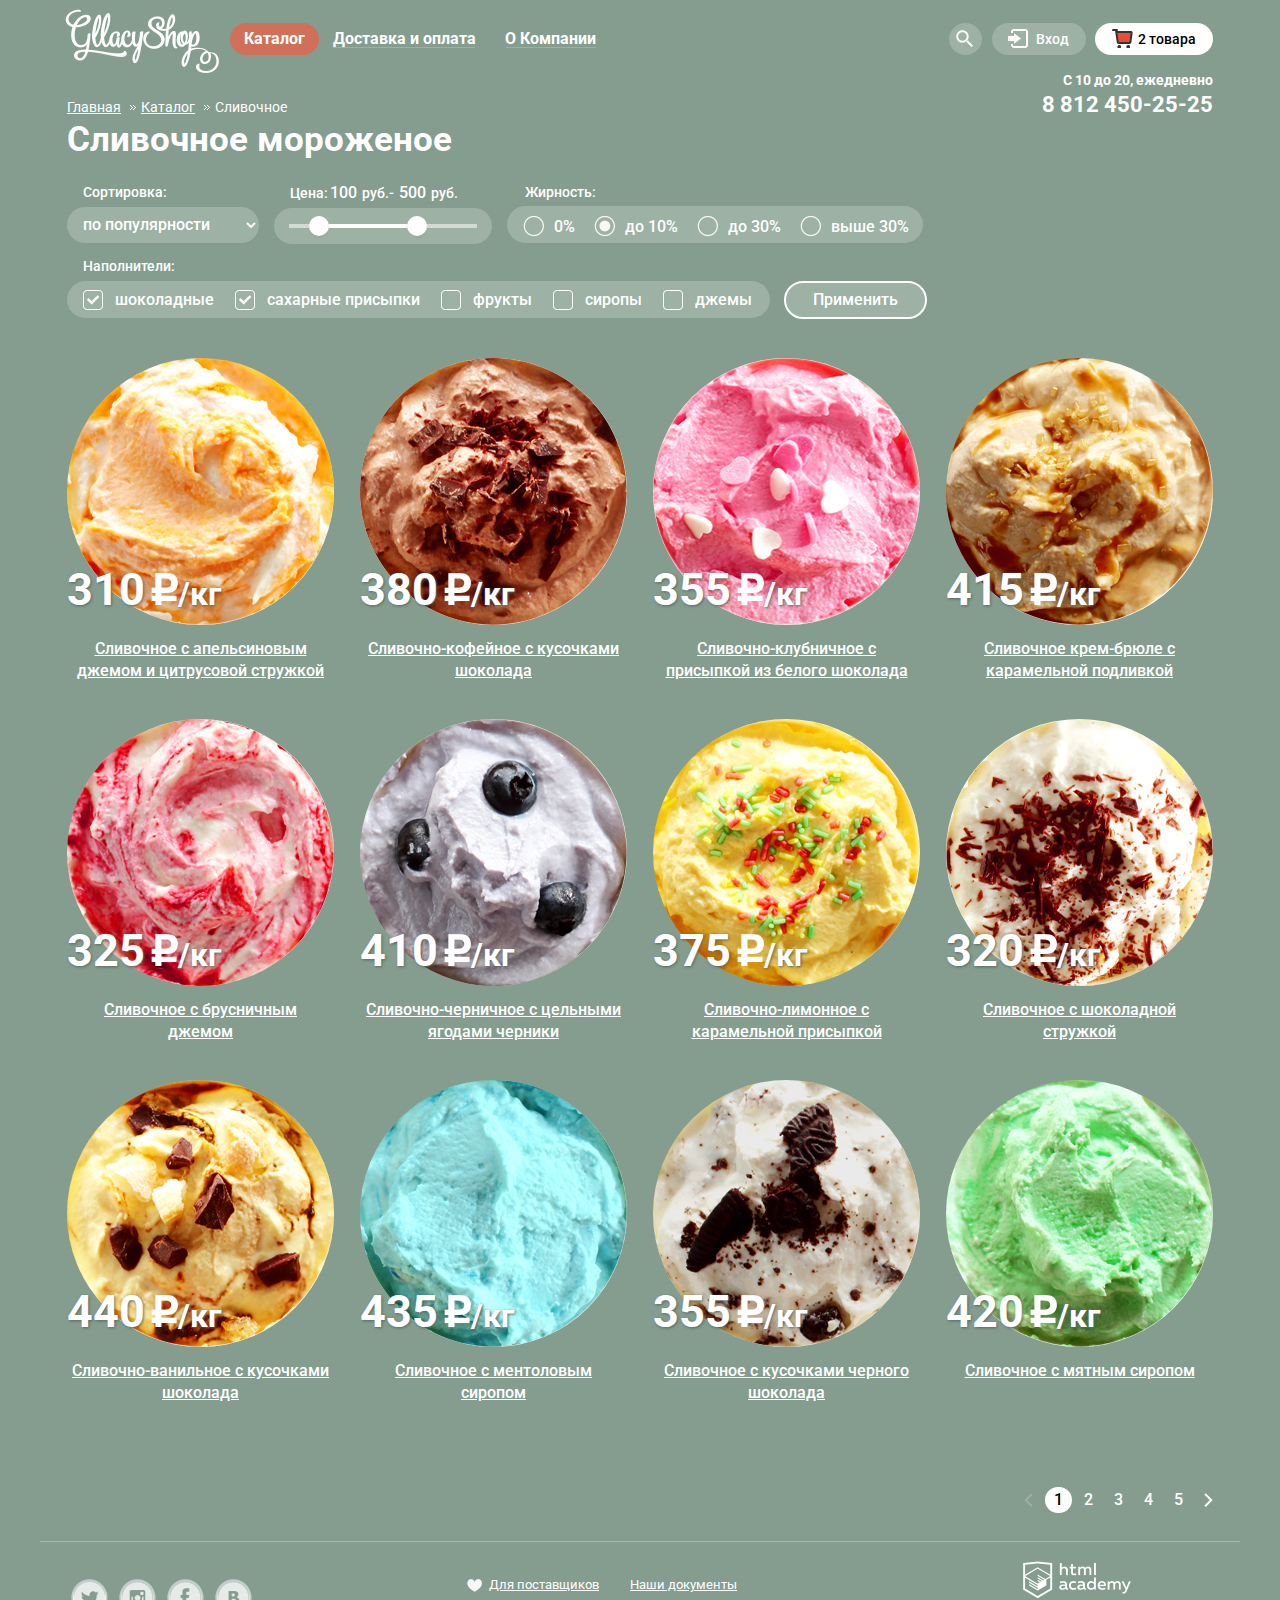
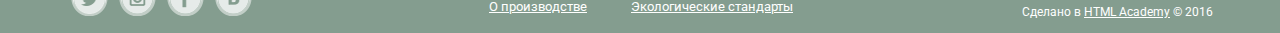
==== catalog.html @ 96eaf3da "добавил клеарфикс форме" ====
<!DOCTYPE html>
<html lang="ru">
  <head>
    <meta charset="utf-8">
    <title>Каталог товаров</title>
	<link href="https://fonts.googleapis.com/css?family=Roboto:400,500,700&amp;subset=cyrillic" rel="stylesheet">
	<link rel="stylesheet" href="css/normalize.css">
	<link rel="stylesheet" type="text/css" href="css/style.css">
  </head>
  <body>
	<!--Блок шапки-->
  	<header class="main-header">
		<div class="container clearfix">
			<div class="header-logo">
			  <a href="./index.html"><img src="img/logo.png" width="154" height="64" alt="Логотип Глейси"></a>
			</div>
			<nav class="main-navigation">
			  <ul class="main-nav">
				<li><a class="active" href="#">Каталог</a>
					<ul class="sub-menu-catalog">
						<li><a href="#">Новинки</a></li>
						<li class="active-page"><a>Сливочное</a></li>
						<li><a href="#">Щербеты</a></li>
						<li><a href="#">Фрукторый лед</a></li>
						<li><a href="#">Мелорин</a></li>
					</ul>
					</li>
				<li class="border-li-two"><a class="border-li-one-page" href="#">Доставка и оплата</a></li>
				<li class="border-li-tree"><a class="border-li-one-page" href="#">О Компании</a></li>
			  </ul>
			</nav>
			<div class="user-block ">
				<div class="link-modal-search">
					<a class="search" href="#"></a>
					<div class="modal-search"><!--Форма поиска-->
						<form class="search-form" action="https://echo.htmlacademy.ru" method="get">
						<input class="search-input" type="text" name="search" placeholder="Что ищем?">
						</form>
					</div><!--/Форма поиска-->
				</div>
				<div class="link-modal-in">
					<a class="login" href="#">Вход</a>
					<div class="modal-in"><!--Форма входа-->
						<form class="login-form" action="https://echo.htmlacademy.ru" method="get">
							<input class="email" type="email" name="email" placeholder="Электронная почта">
							<input class="password" type="password"  name="password" placeholder="Пароль">
							<button class="btn-modal-in" type="submit" title="Войти">Войти</button>
						</form>
						<section class="restore-registration">
							<a class="restore" href="#">Забыли пароль?</a><br>
							<a class="registration" href="#">Новая регистрация</a>
						</section>
					</div><!--Форма входа-->
				</div>
				<div class="link-modal-basket">
					<a class="basket-bye-ice" href="#">2 товара</a>
						<div class="order-in-basket">
							<form>
							<p class="order-page"><img class="order-bnt-cancel" src="./img/check_off_order.png" width="10" height="10" alt="Иконка удаления мороженого"><img class="order-img-ice" src="./img/ice_order_one.png" width="33" height="33" alt="Иконка заказанного мороженого"><span class="order-name-ice">Пломбир с апельсиновым джемом</span> 1,5 кг х <span class="order-price-ice">200 руб.</span> 300 руб.</p>
							<p class="order-page"><img class="order-bnt-cancel" src="./img/check_off_order.png" width="10" height="10" alt="Иконка удаления мороженого"><img class="order-img-ice" src="./img/ice_order_two.png" width="33" height="33" alt="Иконка заказанного мороженого"><span class="order-name-ice">Клубничный пломбир с присыпкой из белого шоколада</span> 1,5 кг х <span class="order-price-ice">300 руб.</span> 450 руб.</p>
							<hr>
							<p class="order-all-price">Итого: 750 руб.</p>
								<button class="btn-make-order" type="submit" title="Оформить заказ">Оформить заказ</button>
							</form>
						</div>
				</div>
			</div>
			<div class="timework-tel">
				<span class="timework">С 10 до 20, ежедневно</span><br>
				<span class="tel">8 812 450-25-25</span>
			</div>
		</div>
	<!--Блок шапки-->
	</header>
	<!--Содержание основного блока-->
	<main class="container">
	<!--Блок хлебных крошек-->
	<div class="breadcrumbs">
		<ul class="bread-main-nav">
			<li><a href="./index.html">Главная</a></li>
			<li><a href="#">Каталог</a></li>
			<li>Сливочное</li>
		</ul>
	</div><!--/Блок хлебных крошек-->
	<!--Блок выбора мороженных - фильтр-->
	<div class="selection-ice clearfix">
		<h2>Сливочное мороженое</h2>
		<form class="clearfix" action="https://echo.htmlacademy.ru" method="get" enctype="multipart/form-data" oninput="ruoutput.value=rucount.value">
			<div class="sorting">
				<label class="choice" for="sorting">Сортировка:</label><br>
				<select name="sorting" id="sorting">
					<option selected>по популярности</option>
					<option>сначала недорогие</option>
					<option>сначала дорогие</option>
					<option>по жирности</option>
				</select>
			</div>
			<div class="price-ice range-filter">
				<div class="price-controls">
					<label class="min-price choice">Цена:<input type="text" name="min-price" value="100"> руб.</label>
					<label class="max-price choice">- <input  type="text" name="max-price" value="500"> руб.</label>
				</div>
				<div class="range-controls">
					<div class="scale">
						<div class="bar" style="margin-left: 20%; width: 50%"></div>
					</div>
					<div class="toggle toggle-min"></div>
					<div class="toggle toggle-max"></div>
				</div>
			</div>
			<div class="fatness"><!--Жирность-->
				<span class="choice-fatness">Жирность:</span><br>
				<section class="radiobox">
					<input type="radio" name="fatness-ice" id="0" value="0"><label class="meaning" for="0">0%</label>
					<input type="radio" name="fatness-ice" id="10" value="10" checked><label class="meaning" for="10">до 10%</label>
					<input type="radio" name="fatness-ice" id="30" value="30"><label class="meaning" for="30">до 30%</label>
					<input type="radio" name="fatness-ice" id="50" value="50"><label class="meaning" for="50">выше 30%</label>
				</section>
			</div>
			<div class="fillers"><!--Наполнители-->
				<span class="choice">Наполнители:</span><br>
				<section class="checkbox">
					<input type="checkbox" name="check-choko" id="check1" checked><label class="meaning" for="check1">шоколадные</label>
					<input type="checkbox" name="check-sugar" id="check2" checked><label class="meaning" for="check2">сахарные присыпки</label>
					<input type="checkbox" name="check-choko" id="check3"><label class="meaning" for="check3">фрукты</label>
					<input type="checkbox" name="check-choko" id="check4"><label class="meaning" for="check4">сиропы</label>
					<input type="checkbox" name="check-choko" id="check5"><label class="meaning" for="check5">джемы</label>
				</section>
			</div>
			<a class="btn-apply" href="#">Применить</a>
		</form>
	</div><!--/Блок выбора мороженных-->
	<!--Блок ассортимента мороженных-->
	<div class="goods clearfix">
			<div class="case-catalog clearfix">
				<div class="ice-cost-catalog">
				<img src="img/ice_1.jpg" width="267" height="267" class="big-ice" alt="Сливочное с апельсиновым джемом и цитрусовой стружкой">
				<span class="cost">310<span class="weight"><img src="img/rur.png" width="27" height="32" alt="Символ рубля">/кг</span></span>
				<a class="specification" href="#">Сливочное с апельсиновым джемом и цитрусовой стружкой</a>
				</div>
				<div class="btn-hover-shadow">	
				<a class="btn-show-catalog" href="#">Быстрый просмотр</a>
				</div>
			</div>
			<div class="case-catalog">
				<div class="ice-cost-catalog">
				<img src="img/ice_2.jpg" width="267" height="267" class="big-ice" alt="Сливочно-кофейное с кусочками шоколада">
				<span class="cost">380<span class="weight"><img src="img/rur.png" width="27" height="32" alt="Символ рубля">/кг</span></span>
				<a class="specification" href="#">Сливочно-кофейное с кусочками шоколада</a><br>
				</div>
				<div class="btn-hover-shadow">
				<a class="btn-show-catalog" href="#">Быстрый просмотр</a>
				</div>
			</div>
			<div class="case-catalog">
				<div class="ice-cost-catalog">
				<img src="img/ice_3.jpg" width="267" height="267" class="big-ice" alt="Сливочно-клубничное с присыпкой из белого шоколада">
				<span class="cost">355<span class="weight"><img src="img/rur.png" width="27" height="32" alt="Символ рубля">/кг</span></span>
				<a class="specification" href="#">Сливочно-клубничное с присыпкой из белого шоколада</a>
				</div>
				<div class="btn-hover-shadow">
				<a class="btn-show-catalog" href="#">Быстрый просмотр</a>
				</div>	
			</div>
			<div class="case-catalog">
				<div class="ice-cost-catalog">
				<img src="img/ice_4.jpg" width="267" height="267" class="big-ice" alt="Сливочное крем-брюле с карамельной подливкой">
				<span class="cost">415<span class="weight"><img src="img/rur.png" width="27" height="32" alt="Символ рубля">/кг</span></span>
				<a class="specification" href="#">Сливочное крем-брюле с карамельной подливкой</a>
				</div>
				<div class="btn-hover-shadow">
				<a class="btn-show-catalog" href="#">Быстрый просмотр</a>
				</div>
			</div>
			<div class="case-catalog">
				<div class="ice-cost-catalog">
				<img src="img/ice_5.jpg" width="267" height="267" class="big-ice" alt="Сливочное с брусничным джемом">
				<span class="cost">325<span class="weight"><img src="img/rur.png" width="27" height="32" alt="Символ рубля">/кг</span></span>
				<a class="specification" href="#">Сливочное с брусничным джемом</a>
				</div>
				<div class="btn-hover-shadow">
				<a class="btn-show-catalog" href="#">Быстрый просмотр</a>
				</div>
			</div>
			<div class="case-catalog">
				<div class="ice-cost-catalog">
				<img src="img/ice_6.jpg" width="267" height="267" class="big-ice" alt="Сливочно-черничное с цельными ягодами черники">
				<span class="cost">410<span class="weight"><img src="img/rur.png" width="27" height="32" alt="Символ рубля">/кг</span></span>
				<a class="specification" href="#">Сливочно-черничное с цельными ягодами черники</a>
				</div>
				<div class="btn-hover-shadow">
				<a class="btn-show-catalog" href="#">Быстрый просмотр</a>
				</div>
			</div>
			<div class="case-catalog">
				<div class="ice-cost-catalog">
				<img src="img/ice_7.jpg" width="267" height="267" class="big-ice" alt="Сливочно-лимонное с карамельной присыпкой">
				<span class="cost">375<span class="weight"><img src="img/rur.png" width="27" height="32" alt="Символ рубля">/кг</span></span>
				<a class="specification" href="#">Сливочно-лимонное с карамельной присыпкой</a>
				</div>
				<div class="btn-hover-shadow">
				<a class="btn-show-catalog" href="#">Быстрый просмотр</a>
				</div>
			</div>
			<div class="case-catalog">
				<div class="ice-cost-catalog">
				<img src="img/ice_8.jpg" width="267" height="267" class="big-ice" alt="Сливочное с шоколадной стружкой">
				<span class="cost">320<span class="weight"><img src="img/rur.png" width="27" height="32" alt="Символ рубля">/кг</span></span>
				<a class="specification" href="#">Сливочное с шоколадной стружкой</a>
				</div>
				<div class="btn-hover-shadow">
				<a class="btn-show-catalog" href="#">Быстрый просмотр</a>
				</div>
			</div>
			<div class="case-catalog">
				<div class="ice-cost-catalog">
				<img src="img/ice_9.jpg" width="267" height="267" class="big-ice" alt="Сливочно-ванильное с кусочками шоколада">
				<span class="cost">440<span class="weight"><img src="img/rur.png" width="27" height="32" alt="Символ рубля">/кг</span></span>
				<a class="specification" href="#">Сливочно-ванильное с кусочками шоколада</a>
				</div>
				<div class="btn-hover-shadow">
				<a class="btn-show-catalog" href="#">Быстрый просмотр</a>
				</div>
			</div>
			<div class="case-catalog">
				<div class="ice-cost-catalog">
				<img src="img/ice_10.jpg" width="267" height="267" class="big-ice" alt="Сливочное с ментоловым сиропом">
				<span class="cost">435<span class="weight"><img src="img/rur.png" width="27" height="32" alt="Символ рубля">/кг</span></span>
				<a class="specification" href="#">Сливочное с ментоловым сиропом</a>
				</div>
				<div class="btn-hover-shadow">
				<a class="btn-show-catalog" href="#">Быстрый просмотр</a>
				</div>
			</div>
			<div class="case-catalog">
				<div class="ice-cost-catalog">
				<img src="img/ice_11.jpg" width="267" height="267" class="big-ice" alt="Сливочное с кусочками черного шоколада">
				<span class="cost">355<span class="weight"><img src="img/rur.png" width="27" height="32" alt="Символ рубля">/кг</span></span>
				<a class="specification" href="#">Сливочное с кусочками черного шоколада</a>
				</div>
				<div class="btn-hover-shadow">
				<a class="btn-show-catalog" href="#">Быстрый просмотр</a>
				</div>
			</div>
			<div class="case-catalog">
				<div class="ice-cost-catalog">
				<img src="img/ice_12.jpg" width="267" height="267" class="big-ice" alt="Сливочное с мятным сиропом">
				<span class="cost">420<span class="weight"><img src="img/rur.png" width="27" height="32" alt="Символ рубля">/кг</span></span>
				<a class="specification" href="#">Сливочное с мятным сиропом</a>
				</div>
				<div class="btn-hover-shadow">
				<a class="btn-show-catalog" href="#">Быстрый просмотр</a>
				</div>
			</div>
			<div class="catalog-pages">
				<ul class="pages-ices">
					<li><a class="prev disabled" href="#prev">Назад</a></li>
					<li><a class="active-page hover" href="#">1</a></li>
					<li><a class="hover" href="#">2</a></li>
					<li><a class="hover" href="#">3</a></li>
					<li><a class="hover" href="#">4</a></li>
					<li><a class="hover" href="#">5</a></li>
					<li><a class="next" href="#next">Вперёд</a></li>
				</ul>
			</div>
	</div><!--/Блок ассортимента мороженных-->
	</main>
	<!--Блок подвала-->
	<footer class="footer-catalog">
		<div class="container clearfix border">
			<section class="footer-social">
				<a class="social-btn social-btn-tv" href="#">Твиттер</a>
				<a class="social-btn social-btn-inst" href="https://instagram.com">Инстаграм</a>
				<a class="social-btn social-btn-fb" href="https://facebook.com">Фейсбук</a>
				<a class="social-btn social-btn-vk" href="https://vk.com">Вконтакте</a>
			</section>
			<section class="footer-contacts">
				<ul class="footer-main">
					<li><a class="heart" href="#">Для поставщиков</a></li>
					<li><a href="#">Наши документы</a></li>
					<li><a href="#">О производстве</a></li>
					<li><a href="#">Экологические стандарты</a></li>
				</ul>
			</section>
			<section class="footer-copyright">
				<a class="btn-copyright" href="https://htmlacademy.ru"><img class="big-ice" src="img/made_footer.png" width="108" height="38"  alt="Эмблема HTML Academy"></a>
				<!--<a class="btn-copyright" href="https://htmlacademy.ru">HTML Academy</a>-->
				<p>Сделано в <a href="https://htmlacademy.ru">HTML Academy</a> © 2016</p>
			</section>
		</div>
	</footer><!--/Блок подвала-->
	<!--Модальные формы-->
	<!--Форма входа-->
	<div class="modal-in">
		<form class="login-form" action="https://echo.htmlacademy.ru" method="get">
			<input class="email" type="email" name="email" placeholder="Электронная почта">
			<input class="password" type="password"  name="password" placeholder="Пароль">
			<button class="btn-modal-in" type="submit" title="Войти">Войти</button>
		</form>
		<section class="restore-registration">
			<a class="restore" href="#">Забыли пароль?</a><br>
			<a class="registration" href="#">Новая регистрация</a>
		</section>
    </div><!--Форма входа-->
		<!--Форма наличия товара в корзине-->
	<script src="js/script.js"></script>
  </body>
</html>
---- css/style.css ----
body {
	min-width: 1200px;
	font-size: 16px;
	line-height: 22px;
	color: #ffffff;
	font-weight: 400;
	font-family: "Roboto", "Tahoma", sans-serif;
	background-color: #849d8f;
}

.main a:hover,
.breadcrumbs a:hover, 
footer a:hover,
.footer-contacts a:hover,
.catalog-ice-index a,
.ice-cost-catalog a {
	color: #ffbc9e;
}
.main a:active,
.breadcrumbs a:active, 
footer a:active,
.footer-contacts a:active,
.catalog-ice-index a,
.ice-cost-catalog a  {
	color: #ffbc9e;
}
.clearfix {
	content: "";
    display: table;
    clear: both;
}
.container {
	position: relative;
	width: 1146px;
	margin: 0 auto;
	padding: 0 27px;
}
.container-map {
	width: 1146px;
	margin: 0 auto;
	padding: 0 0;
}

/*--ШАПКА--*/
.main-header {
min-height: 79px;
}
.header-logo {
	float: left;
	width: 153px;
	min-height: 64px;
	margin: 0;
	margin-right: 12px;
    margin-top: 9px;
	margin-left: -2px;
}
.main-navigation {
	float: left;
	width: 600px;
	min-height: 64px;
	margin-top: 9px;
	margin-bottom: 6px;
}
.main-nav {
	list-style: none;
	margin: 0;
	padding: 0;
	min-height: 64px;
	font-size: 0;
}
.main-nav  > li {
	display: inline-block;
	position: relative;
	vertical-align: top;
}
.main-nav > li  a {	
	display: block;
	padding: 7px 14px;
	margin-top: 14px;
	font-size: 16px;
	line-height: 18px;
	font-weight: 700;
	color: #ffffff;
	font-family: "Roboto", "Tahoma", sans-serif;
	text-decoration: none;
}
.main-nav  > li:last-child a {
	padding-left: 15px;
}
.main-nav  .active {
	background: #d07058;
	border-radius: 16px;
	border-bottom: none;
}
.main-nav  .border-li-one-page:hover {
	color: #000000;
	background-color: #ffffff;
	border-radius: 20px;
}
.main-nav  .border-li-one-page:active {
	background: -webkit-linear-gradient(top, #ededed 0%, #ededed 100%);
	background:    -moz-linear-gradient(top, #ededed 0%, #ededed 100%);
	background:         linear-gradient(to bottom, #ededed 0%, #ededed 100%);
	box-shadow: inset 0 2px 2px rgba(105, 105, 105, 1);
}
.main-navigation  .border-li-one::after {
	content: "";
	position: absolute;
	top: 38px;
	margin-left: 14px;
	width: 60px;
	height: 1px;
	background-color: #ffffff;
	opacity: 0.2;
}
.main-navigation  .border-li-two::after {
	content: "";
	position: absolute;
	top: 38px;
	margin-left: 14px;
	width: 142px;
	height: 1px;
	background-color: #ffffff;
	opacity: 0.2;
}
.main-navigation  .border-li-tree::after {
	content: "";
	position: absolute;
	top: 38px;
	margin-left: 16px;
	width: 90px;
	height: 1px;
	background-color: #ffffff;
	opacity: 0.2;
}
.sub-menu-catalog {
	position: absolute;
	left: -7px;
	top: 51px;
	display: none;
    margin: 0;
    padding: 0;
	width: 143px;
    list-style: none;
	color: #000000;
    background: #f8f7f4;
	border-radius: 5px;
	z-index: 12;
}
.main-nav > li:hover .sub-menu-catalog  {
	display: block;
}
.main-nav .sub-menu-catalog {
	width: 129px;
	list-style: none;
	margin: 0;
	padding: 0;
	font-size: 0;
	box-shadow: 0px 20px 20px 0px rgba(0, 0, 0, 0.4);
}
.main-nav  .sub-menu-catalog a {
	display: block;
	margin: 0;
	padding: 0;
	padding: 9px 0px;
	padding-left: 14px;
	font-size: 14px;
	line-height: 16px;
	font-weight: 400;
	color: #000000;
	font-family: "Roboto", "Tahoma", sans-serif;
	text-decoration: none;
}
.main-nav  .sub-menu-catalog  li:first-child a {
	font-size: 16px;
	line-height: 18px;
	font-weight: 700;
	color: #000000;
	font-family: "Roboto", "Tahoma", sans-serif;
	text-decoration: none;
	border-bottom: 1px solid #d1d0ce;
}
.main-nav  .sub-menu-catalog  li:first-child {
	border: none;
	padding: 0 7px;
}
.main-nav > .sub-menu-catalog a:active {
	background-color: none;
	border-radius: none;
}
.main-nav  .sub-menu-catalog  li:hover a {
	background-color: #fbded7;
}
.main-nav  .sub-menu-catalog  li:hover {
	background-color: #fbded7;
}
.main-nav  .sub-menu-catalog  li:active a {
	background-color: #f6b5a5;
	border: none;
	box-shadow: none;
	border-radius: none;
	z-index: 12;
}
.main-nav  .sub-menu-catalog  li:active {
	background-color: #f6b5a5;
}
.main-nav  .sub-menu-catalog  li:active a{
	background-color: #f6b5a5; 
}
.sub-menu-catalog .active-page {
	background-color: #d07058;
}
.sub-menu-catalog .active-page a {
	color: #ffffff;
}
.user-block {
	float: right;
	max-width: 428px;
	margin-top: 23px;
}
.user-block .login,
.user-block .basket,
.link-modal-in,
.link-modal-basket,
.link-modal-search {
	position: relative;
	vertical-align: top;
	display: inline-block;
	margin: 0;
	padding: 8px 0px;
	text-decoration: none;
	font-size: 14px;
	line-height: 16px;
	font-weight: 500;
	color: #ffffff;
	font-family: "Roboto", "Tahoma", sans-serif;
	vertical-align: top;	
}
.link-modal-in,
.link-modal-search,
.link-modal-basket {
	position: relative;
    display: inline-block;
    vertical-align: top;
    padding: 0;
    margin: 0;
}
.user-block .search  	{
	position: relative;
	display: inline-block;
	vertical-align: top;
	margin: 0;
	padding-left: 13px;
    padding-right: 20px;
    padding-bottom: 8px;
    padding-top: 8px;
	background: #9db1a5;
	line-height: 16px;
	font-weight: 500;
	color: #ffffff;
	font-size: 14px;
	font-family: "Roboto", "Tahoma", sans-serif;
	margin-right: 3px;
	background: #9db1a5;
	border-radius: 100%;
}
.user-block .login {
	padding-left: 44px;
	padding-right: 17px;
	background: #9db1a5;
	border-radius: 18px;
	margin-right: 5px;
	margin-left: 3px;
}
.user-block .basket {
	padding-left: 45px;
	padding-right: 33px;
	background: #9db1a5;
	border-radius: 100px;
}
.user-block .basket-bye-ice {
	position: relative;
	display: inline-block;
	margin: 0;
	padding: 8px 0px;
	padding-left: 43px;
    padding-right: 17px;
	background: #ffffff;
	border-radius: 100px;
	text-decoration: none;
	vertical-align: top;
	font-size: 14px;
	line-height: 16px;
	font-weight: 500;
	color: #000000;
	font-family: "Roboto", "Tahoma", sans-serif;
	vertical-align: top;	
}
	
	/*-- ПОИСК ИКОНКА--*/
.user-block .search {
	font-size: 0;
	height: 16px;
}
.user-block .search::after {
	content: "";
	position: absolute;
	top: -1px;
	left: -1px;
	width: 33px;
	height: 33px;
	background: transparent url("../img/loupe.png") no-repeat;
	background-position: center;
	border-radius: 100%;
}
.user-block .search:hover::after {
	background: transparent url("../img/search_black.png") no-repeat;
	background-position: center;
}
.user-block .search:hover {
	background-color: #ffffff;
	color: #000000;
}
.user-block .link-modal-search:hover .modal-search {
	display: block;
}
.user-block .search:hover .modal-search {
	display: block;
}/*-- /ПОИСК ИКОНКА--*/
	
	/*-- ВХОД ИКОНКА--*/
.user-block .login::after {
	content: "";
	position: absolute;
	top: 6px;
	left: 16px;
	width: 21px;
	height: 19px;
	background: transparent url("../img/to_in.png") no-repeat;
}
.user-block .login:hover::after {
	background:  transparent url("../img/to_in_black.png") no-repeat;	
}
.user-block .login:hover {
	background-color: #ffffff;
	color: #000000;
}
.link-modal-in:hover .modal-in {
	display: block;
}
/*-- /ВХОД ИКОНКА--*/

	/*-- КОРЗИНА ИКОНКА--*/
.user-block .basket::after {
	content: "";
	position: absolute;
	top: 6px;
	left: 17px;
	width: 21px;
	height: 19px;
	background: transparent url("../img/basket_empty.png") no-repeat;
}
.user-block .basket:hover::after {
	background: transparent url("../img/basket_full.png") no-repeat;
}
.user-block .basket:hover {
	background-color: #ffffff;
	border-radius: 16px;
	color: #000000;
}
.user-block	.basket-bye-ice::after {
	content: "";
	position: absolute;
	top: 6px;
	left: 17px;
	width: 21px;
	height: 19px;
	background: transparent url("../img/basket_full.png") no-repeat;
}
.link-modal-basket:hover .order-in-basket {
	display: block;
}/*-- /КОРЗИНА ИКОНКА--*/

	/*-- ВРЕМЯ --*/
.timework-tel {
	position: absolute;
	right: 27px; /*margin-left: 971px;*/
    top: 78px;
	margin-top: -9px;
	width: 175px;
	text-align: right;
}
.timework-tel .timework {
	font-size: 14px;
	line-height: 16px;
	font-weight: 700;
	color: #ffffff;
	padding-left: 10px;
	font-family: "Roboto", "Tahoma", sans-serif;
}
.timework-tel .tel {
	font-size: 22px;
	line-height: 28px;
	font-weight: 700;
	color: #ffffff;
	font-family: "Roboto", "Tahoma", sans-serif;
}/*-- /ШАПКА --*/

/*-- БЛОК ХЛЕБНЫХ КРОШЕК--*/
.breadcrumbs {
	width: 300px;
	height: 20px;
	margin-top: 20px;
}
.bread-main-nav {
    list-style: none;
	height: 30px;
	padding: 0;
	margin: 0;
}
.bread-main-nav  li {
	display: inline-block;
	vertical-align: top;
	font-size: 14px;
	line-height: 16px;
	color: #ffffff;
	font-weight: 400;
	font-family: "Roboto", "Tahoma", sans-serif;
}
.bread-main-nav  li a {	
	position: relative;
	display: block;
	font-size: 14px;
	line-height: 16px;
	color: #ffffff;
	font-weight: 400;
	font-family: "Roboto", "Tahoma", sans-serif;
	padding-right: 16px;
}
.bread-main-nav  li:last-child a {
	text-decoration: none;
}
.bread-main-nav  a::after{
	content: "";
	position: absolute;
	top: 4px;
	right: 0px;
	width: 9px;
	height: 9px;
	background: transparent url("../img/arrow_s_right.png") no-repeat;
}
.bread-main-nav li:last-child a::after{
	content: none;
}/*-- /БЛОК ХЛЕБНЫХ КРОШЕК--*/

/*-- ГЛАВНАЯ СТРАНИЦА INDEX --*/
	/*-- СЛАЙДЕР --*/
	.choice-ice h2 {
	font-size: 60px;
	line-height: 60px;
	color: #ffffff;
	font-weight: 700;
	font-family: "Roboto", "Tahoma", sans-serif;
	background-color: #849d8f;
}
body > input[type="radio"] {
	display: none;
}
.site-wrapper::before,
.site-wrapper::after {
	content: "";
	visibility: hidden;
}
.site-wrapper::before {
	background-image: url("../img/advertising_2.png");
}
.site-wrapper::after {
	background-image: url("../img/advertising_3.png");
}
.site-wrapper {
	min-width: 1146px;
	min-height: 2416px; 
	background-repeat: no-repeat;
	background-position: top center;
	transition: background-image 0.5s ease, 
				background-color 0.5s ease;
}
.slider {
	position: relative;
	padding-top: 312px;
	text-align: center;
	color: #ffffff;
}
.slide {
	display: none;
}
.slide-title {
	width: 700px;
	margin: 0 auto;
	margin-bottom: 30px;
	font-weight: 700;
	font-size: 60px;
	line-height: 60px;
	font-family: "Roboto", "Tahoma", sans-serif;
}
.slide-btn {
	display: inline-block;
	padding: 10px 40px;
	margin-bottom: 42px;
	font-weight: 600;
	font-size: 32px;
	line-height: 44px;
	vertical-align: top;
	color: #ffffff;
	font-family: "Roboto", "Tahoma", sans-serif;
	text-decoration: none;
	text-shadow: 0 2px 5px rgba(160, 32, 11, 0.76);
	background: #f26843;
	background: -webkit-linear-gradient(top, #f26843 0%, #e74a35 100%);
	background:    -moz-linear-gradient(top, #f26843 0%, #e74a35 100%);
	background:         linear-gradient(to bottom, #f26843 0%, #e74a35 100%);
	border-radius: 100px;
	box-shadow: 0 2px 2px rgba(172, 16, 0, 0.64);
}
.slide-btn:hover {
	background: -webkit-linear-gradient(top, #f58669 0%, #ec6f5e 100%);
	background:    -moz-linear-gradient(top, #f58669 0%, #ec6f5e 100%);
	background:         linear-gradient(to bottom, #f58669 0%, #ec6f5e 100%);
	box-shadow: 0 2px 2px rgba(172, 16, 0, 1);
}
.slide-btn:active {
	background: -webkit-linear-gradient(top, #d84732 0%, #e1613e 100%);
	background:    -moz-linear-gradient(top, #d84732 0%, #e1613e 100%);
	background:         linear-gradient(to bottom, #d84732 0%, #e1613e 100%);
	box-shadow: inset 0 2px 2px rgba(172, 16, 0, 1);
}
.slider-controls {
	position: absolute;
	bottom: 63px;
	left: 0;
	z-index: 20;
	font-size: 0;
}
.slider-controls label {
	display: inline-block;
	width: 17px;
	height: 17px;
	margin-right: 8px;
	vertical-align: top;
	background-color: transparent;
	border: 2px solid #ffffff;
	border-radius: 50%;
	cursor: pointer;
}
.slider-controls label:hover {
	background-color: #b2c1b7;
}
.slider-controls label:active {
	background-color: #ffffff;
}
.btn-radio-one:checked ~ .site-wrapper .slide-one,
.btn-radio-two:checked ~ .site-wrapper .slide-two,
.btn-radio-three:checked ~ .site-wrapper .slide-three {
	display: block;
}
.btn-radio-one:checked ~ .site-wrapper {
	background-color: #849d8f;
	background-image: url("../img/advertising_1.png");
}
.btn-radio-two:checked ~ .site-wrapper {
	background-color: #8996a6;
	background-image: url("../img/advertising_2.png");
}
.btn-radio-three:checked ~ .site-wrapper {
	background-color: #9d8b84;
	background-image: url("../img/advertising_3.png");
}
.btn-radio-one:checked ~ .site-wrapper label[for="btn-1"],
.btn-radio-two:checked ~ .site-wrapper label[for="btn-2"],
.btn-radio-three:checked ~ .site-wrapper label[for="btn-3"] {
	background-color: #ffffff;
}/*-- /СЛАЙДЕР --*/
	
	/*-- БЛОК ПРОМО АКЦИИ --*/
.promo-action {
	float: left;
	width: 519px;
	margin-right: 26px;
	border-radius: 15px;
	padding-top: 15px;
	padding-left: 20px;
    padding-bottom: 23px;
	padding-right: 21px;
}
.promo-action:last-child {
	margin-right: 0;
}
.promo .promo-action:first-child {
	background-image: url("../img/promo_raspberries.jpg");
	background-repeat: no-repeat;
}
.promo .promo-action:last-child {
	background-image: url("../img/promo_choko.jpg");
	background-repeat: no-repeat;
}
.promo-action span {
	display: block;
	margin: 0;
	padding: 0;
	font-size: 35px;
	line-height: 41px;
	color: #ffffff;
	font-weight: 700;
	font-family: "Roboto", "Tahoma", sans-serif;
}
.promo-action p {
	display: block;
	margin: 0;
	margin-top: 15px;
	padding: 0;
	font-size: 18px;
	line-height: 22px;
	color: #ffffff;
	font-weight: 700;
	font-family: "Roboto", "Tahoma", sans-serif;
}
.promo-action .btn-want-jam  {
	display: inline-block;
	float: right;
	width: 165px;
	margin-top: 43px;
	padding: 12px 0px;
	text-align: center;
	font-size: 18px;
	line-height: 24px;
	vertical-align: top;
	color: #ffffff;
	font-weight: 700;
	font-family: "Roboto", "Tahoma", sans-serif;
	text-decoration: none;
	text-shadow: 0 2px 5px rgba(160, 32, 11, 0.76);
	background: #f26843;
	background:    -moz-linear-gradient(top, #f26843 0%, #e74a35 100%);
	background: -webkit-linear-gradient(top, #f26843 0%, #e74a35 100%);
	background:         linear-gradient(to bottom, #f26843 0%, #e74a35 100%);
	border-radius: 100px;
	box-shadow: 0 2px 2px rgba(172, 16, 0, 0.64);
}
.promo-action .btn-want-jam:hover {
	background: -webkit-linear-gradient(top, #f58669 0%, #ec6f5e 100%);
	background:    -moz-linear-gradient(top, #f58669 0%, #ec6f5e 100%);
	background:         linear-gradient(to bottom, #f58669 0%, #ec6f5e 100%);
	box-shadow: 0 2px 2px rgba(172, 16, 0, 1);
}
.promo-action .btn-want-jam:active {
	background: -webkit-linear-gradient(top, #d84732 0%, #e1613e 100%);
	background:    -moz-linear-gradient(top, #d84732 0%, #e1613e 100%);
	background:         linear-gradient(to bottom, #d84732 0%, #e1613e 100%);
	box-shadow: inset 0 2px 2px rgba(172, 16, 0, 1);
}
.promo-action .btn-want-choco {
	display: inline-block;
	float: right;
	width: 189px;
	margin-top: 42px;
	padding: 12px 0px;
	text-align: center;
	font-size: 18px;
	line-height: 24px;
	color: #ffffff;
	font-weight: 700;
	vertical-align: top;
	font-family: "Roboto", "Tahoma", sans-serif;
	text-decoration: none;
	text-shadow: 0 2px 5px rgba(160, 32, 11, 0.76);
	background: #f26843;
	background:    -moz-linear-gradient(top, #f26843 0%, #e74a35 100%);
	background: -webkit-linear-gradient(top, #f26843 0%, #e74a35 100%);
	background:         linear-gradient(to bottom, #f26843 0%, #e74a35 100%);
	border-radius: 100px;
	box-shadow: 0 2px 2px rgba(172, 16, 0, 0.64);
}
.promo-action .btn-want-choco:hover {
	background: -webkit-linear-gradient(top, #f58669 0%, #ec6f5e 100%);
	background:    -moz-linear-gradient(top, #f58669 0%, #ec6f5e 100%);
	background:         linear-gradient(to bottom, #f58669 0%, #ec6f5e 100%);
	box-shadow: 0 2px 2px rgba(172, 16, 0, 1);
}
.promo-action .btn-want-choco:active {
	background: -webkit-linear-gradient(top, #d84732 0%, #e1613e 100%);
	background:    -moz-linear-gradient(top, #d84732 0%, #e1613e 100%);
	background:         linear-gradient(to bottom, #d84732 0%, #e1613e 100%);
	box-shadow: inset 0 2px 2px rgba(172, 16, 0, 1);
}/*-- /БЛОК ПРОМО АКЦИИ --*/
	
	/*-- БЛОК САМЫХ ПОКУПАЕМЫХ МОРОЖЕННЫХ --*/
.catalog {	
	margin-top: 34px;
}
.catalog-ice-index {
	position: relative;
}
.catalog .catalog-ice {
	float: left;
	width: 293px;
	margin-right: 13px;
	margin-left: -13px;
	margin-bottom: 40px;
	padding-top: 6px;
	border-top-right-radius: 7px;
	border-top-left-radius: 7px;
	text-align: center;
}
.catalog-ice .tag {
	position: absolute;
}
.catalog .catalog-ice:nth-child(4n){
	margin-right: 0;
}
.catalog .catalog-ice:nth-child(4n) {
	margin-right: -13px;
}
.catalog-ice .big-ice {
	border-radius: 50%;
}
.catalog-ice .cost {
	position: absolute;
	bottom: 64px;
	left: 13px;
	text-align: left;
	font-size: 45px;
	line-height: 45px;
	color: #ffffff;
	font-weight: 700;
	text-shadow: 0px 1px 3px rgba(49, 50, 53, 0.5);
	font-family: "Roboto", "Tahoma", sans-serif;
	text-shadow: 1px 1px 3px #5a6762;
	cursor: pointer;
	
}
.catalog-ice .weight {
	font-size: 32px;
	line-height: 45px;
	color: #ffffff;
	font-weight: 700;
	font-family: "Roboto", "Tahoma", sans-serif;
	text-shadow: 1px 1px 3px #5a6762;
	margin-left: 6px;
	cursor: pointer;
}
.catalog-ice .specification {
	display: block;
    padding-left: 18px;
    padding-right: 18px;
    margin-top: 6px;
	text-align: center;
	font-size: 16px;
	line-height: 22px;
	color: #ffffff;
	font-weight: 500;
	font-family: "Roboto", "Tahoma", sans-serif;
	text-decoration: underline;
}
.catalog-ice .btn-hover-shadow {
	position: absolute;
	width: 293px;
	height: 57px;
	padding-top: 20px;
	background-color: rgba(167, 184,173, 0.3);
	border-bottom-right-radius: 7px;
	border-bottom-left-radius: 7px;
	display: none;
	z-index: 12;
}
.catalog-ice .btn-show-catalog {
	width: 168px;
	padding: 10px 16px;
	text-align: center;
	font-size: 18px;
	line-height: 24px;
	color: #ffffff;
	font-weight: 700;
	font-family: "Roboto", "Tahoma", sans-serif;
	text-decoration: none;
	text-shadow: 0 2px 5px rgba(160, 32, 11, 0.76);
	background: #f26843;
	background: -webkit-linear-gradient(top, #f26843 0%, #e74a35 100%);
	background:    -moz-linear-gradient(top, #f26843 0%, #e74a35 100%);
	background:         linear-gradient(to bottom, #f26843 0%, #e74a35 100%);
	border-radius: 100px;
	box-shadow: 0 2px 2px rgba(172, 16, 0, 0.64);
}
.catalog .catalog-ice:hover  {
	background-color: rgba(167, 184,173, 0.3);
}
.catalog-ice:hover  .btn-hover-shadow {
	background-color: rgba(167, 184,173, 0.3);
	display: block;
}
.catalog .btn-show-catalog:hover {
	background: -webkit-linear-gradient(top, #f58669 0%, #ec6f5e 100%);
	background:    -moz-linear-gradient(top, #f58669 0%, #ec6f5e 100%);
	background:         linear-gradient(to bottom, #f58669 0%, #ec6f5e 100%);
	box-shadow: 0 2px 2px rgba(172, 16, 0, 1);
}
.catalog .btn-show-catalog:active {
	background: -webkit-linear-gradient(top, #d84732 0%, #e1613e 100%);
	background:    -moz-linear-gradient(top, #d84732 0%, #e1613e 100%);
	background:         linear-gradient(to bottom, #d84732 0%, #e1613e 100%);
	box-shadow: inset 0 2px 2px rgba(172, 16, 0, 1);
}/*-- /БЛОК САМЫХ ПОКУПАЕМЫХ МОРОЖЕННЫХ --*/
	
	/*-- БЛОК ОПИСАНИЯ КОМПАНИИ --*/
.description {
	width: 1116px;
	background-image: url("../img/wafer.jpg");
	background-repeat: no-repeat;
	padding-top: 24px;
	padding-left: 20px;
	padding-right: 10px;
	padding-bottom: 10px;
	border-radius: 15px;	
}
.description .about {
	width: 1050px;
	margin: 0;
}
.description .make {
	float: left;
	width: 545px;
	height: 189px;
	margin-top: 22px;
}
.description .delivery {
	float: left;
	width: 545px;
	height: 180px;
	margin-top: 6px;
    margin-left: 21px;
}
.description .about span {
	font-size: 24px;
	line-height: 30px;
	color: #000000;
	font-weight: 500;
	font-family: "Roboto", "Tahoma", sans-serif;
}
.description .letter-spacing {
	letter-spacing: 1px; /*word-spacing: 1px;*/
}
.make p {
	position: relative;
	display: inline-block;
	padding-left: 57px;
	margin-top: 0px;
	margin-bottom: 0;
	font-size: 16px;
	line-height: 22px;
	color: #000000;
	font-weight: 400;
	font-family: "Roboto", "Tahoma", sans-serif;
}
.make p:first-child {
	margin-bottom: 21px;
}
.make p:first-child::after {
	content: "";
	position: absolute;
	top: -12px;
	left: 0px;
	width: 49px;
	height: 49px;
	background: transparent url("../img/ice.png") no-repeat;
}
.description .make p:nth-child(2)::after {
	content: "";
	position: absolute;
	top: -12px;
	left: 0px;
	width: 49px;
	height: 49px;
	background: transparent url("../img/leaf.png") no-repeat;
}
.delivery p {
	position: relative;
	display: inline-block;
	width: 480px;
	margin-left: 0px;
	padding-left: 57px;
	margin-bottom: 0;
	font-size: 16px;
	line-height: 22px;
	color: #000000;
	font-weight: 400;
	font-family: "Roboto", "Tahoma", sans-serif;
}
.description .delivery p:first-child {
    margin-bottom: 5px;
}
.description .delivery p:first-child::after {
	content: "";
	position: absolute;
	top: -12px;
	left: 0px;
	width: 49px;
	height: 49px;
	background: transparent url("../img/cow.png") no-repeat;
}
.description .delivery p:nth-child(2)::after {
	content: "";
	position: absolute;
	top: -12px;
	left: 0px;
	width: 49px;
	height: 49px;
	background: transparent url("../img/thermometer.png") no-repeat;
}/*-- /БЛОК ОПИСАНИЯ КОМПАНИИ --*/

	/*-- БЛОК НОВОСТЕЙ И ПОДПИСКА НА РАССЫЛКУ --*/
.news-sub {
	width: 1146px;
	margin-top: 39px;
	margin-bottom: 40px;
}
.news-sub .news {
	float: left;
	width: 520px;
    padding-top: 23px;
    padding-bottom: 80px;
    padding-left: 20px;
    padding-right: 20px;
	border-radius: 15px;
	background-image: url("../img/news.jpg");
	background-repeat: no-repeat;
	z-index: 1;
}
.news-sub .news p {
	font-size: 16px;
	line-height: 22px;
	margin: 0;
	margin-bottom: 5px;
	color: #000000;
	font-weight: 500;
	font-family: "Roboto", "Tahoma", sans-serif;
}
.news-sub .news a {
	display: inline-block;
	width: 286px;
	font-size: 24px;
	line-height: 30px;
	color: #000000;
	font-weight: 700;
	font-family: "Roboto", "Tahoma", sans-serif;
}
.news .letter-spacing {
	letter-spacing: 2px;
}
.news-sub .sub {
	float: right;
	width: 548px;
    padding: 5px 6px;
	background-image: url("../img/sub.jpg");
	border-radius: 15px;
}
.sub .white-layer {
	float: left;
	width: 518px;
    height: 181px;
    padding-top: 29px;
    padding-left: 21px;
    padding-right: 10px;
    border-radius: 10px;
	border-radius: 10px;
	background: #f8f7f4;
	z-index: 2;
}
.news-sub .sub p {
	margin: 0;
	margin-bottom: 35px;
	font-size: 16px;
	line-height: 22px;
	color: #000000;
	font-weight: 400;
	font-family: "Roboto", "Tahoma", sans-serif;
}
.news-sub .sub form {
	margin-right: 0px;
}
.sub input {
	width: 353px;
	margin-right: 7px;
	padding-left: 13px;
	height: 42px;
	border-radius: 5px;
	border: 1px solid #d3d3d2;
}
.sub .btn-send {
	display: inline-block;
	width: 129px;
	padding: 10px 19px;
	text-align: center;
	font-size: 18px;
	line-height: 24px;
	color: #ffffff;
	font-weight: 700;
	vertical-align: top;
	text-shadow: 0 2px 5px rgba(160, 32, 11, 0.76);
	font-family: "Roboto", "Tahoma", sans-serif;
	background: #f26843;
	background:    -moz-linear-gradient(top, #f26843 0%, #e74a35 100%);
	background: -webkit-linear-gradient(top, #f26843 0%, #e74a35 100%);
	background:         linear-gradient(to bottom, #f26843 0%, #e74a35 100%);
	border-radius: 100px;
	box-shadow: 0 2px 2px rgba(172, 16, 0, 0.64);
	border: none;
	cursor: pointer;
	outline: none;
}
.sub .btn-send:hover {
	background: -webkit-linear-gradient(top, #f58669 0%, #ec6f5e 100%);
	background:    -moz-linear-gradient(top, #f58669 0%, #ec6f5e 100%);
	background:         linear-gradient(to bottom, #f58669 0%, #ec6f5e 100%);
	box-shadow: 0 2px 2px rgba(172, 16, 0, 1);
}
.sub .btn-send:active {
	background: -webkit-linear-gradient(top, #d84732 0%, #e1613e 100%);
	background:    -moz-linear-gradient(top, #d84732 0%, #e1613e 100%);
	background:         linear-gradient(to bottom, #d84732 0%, #e1613e 100%);
	box-shadow: inset 0 2px 2px rgba(172, 16, 0, 1);
}/*-- /БЛОК НОВОСТЕЙ И ПОДПИСКА НА РАССЫЛКУ --*/
	
	/*-- БЛОК ПРОЕЗДА АДРЕСА --*/
.driving-address {
	min-width: 1200px;
	min-height: 430px;
	margin-bottom: 19px;
	background-image: url("../img/map.jpg");
	background-repeat: no-repeat;
}
.driving-address .driving {
	display: inline-block;
	width: 250px;
    padding: 0 26px;
	background-color: white;
	border-radius: 15px;
	position: relative;
    left: 870px;
    bottom: -62px;
	vertical-align: top;
}
.driving  .line-1,
.driving  .line-2 {
	display: inline-block;
	font-size: 14px;
	line-height: 20px;
	color: #000000;
	font-weight: 400;
	font-family: "Roboto", "Tahoma", sans-serif;
}
.driving  .line-2 {
	display: inline-block;
	font-size: 18px;
	line-height: 24px;
	color: #000000;
	font-weight: 700;
	font-family: "Roboto", "Tahoma", sans-serif;
}
.top-lines  .line-1:first-child {
	margin-top: 29px;
	margin-bottom: 1px;
}
.bottom-lines  .line-1 {
	margin-top: 18px;
    margin-bottom: 4px;
	font-size: 14px;
	line-height: 20px;
	color: #000000;
	font-weight: 400;
	font-family: "Roboto", "Tahoma", sans-serif;
}
.bottom-lines  .line-2 {
	font-size: 18px;
	line-height: 24px;
	color: #000000;
	font-weight: 700;
	font-family: "Roboto", "Tahoma", sans-serif;
}
.driving .btn-feedback {
	display: inline-block;
	width: 252px;
	margin-top: 26px;
	margin-right: 0px;
	margin-bottom: 31px;
	padding: 9px 0px;
	text-align: center;
	font-size: 18px;
	line-height: 24px;
	color: #ffffff;
	font-weight: 700;
	vertical-align: top;
	font-family: "Roboto", "Tahoma", sans-serif;
	text-decoration: none;
	text-shadow: 0 2px 5px rgba(160, 32, 11, 0.76);
	background: #f26843;
	background: -webkit-linear-gradient(top, #f26843 0%, #e74a35 100%);
	background:    -moz-linear-gradient(top, #f26843 0%, #e74a35 100%);
	background:         linear-gradient(to bottom, #f26843 0%, #e74a35 100%);
	border-radius: 100px;
	box-shadow: 0 2px 2px rgba(172, 16, 0, 0.64);
}
.driving .btn-feedback:hover {
	background: -webkit-linear-gradient(top, #f58669 0%, #ec6f5e 100%);
	background:    -moz-linear-gradient(top, #f58669 0%, #ec6f5e 100%);
	background:         linear-gradient(to bottom, #f58669 0%, #ec6f5e 100%);
	box-shadow: 0 2px 2px rgba(172, 16, 0, 1);
}
.driving .btn-feedback:active {
	background: -webkit-linear-gradient(top, #d84732 0%, #e1613e 100%);
	background:    -moz-linear-gradient(top, #d84732 0%, #e1613e 100%);
	background:         linear-gradient(to bottom, #d84732 0%, #e1613e 100%);
	box-shadow: inset 0 2px 2px rgba(172, 16, 0, 1);
}/*-- /БЛОК ПРОЕЗДА АДРЕСА --*/ /*-- /ГЛАВНАЯ СТРАНИЦА --*/

/*-- СТРАНИЦА CATALOG --*/
	/*-- БЛОК ВЫБОРА МОРОЖЕННЫХ --*/
.selection-ice {
	min-height: 200px;
}
.selection-ice h2 {
	margin-top: 0;
	margin-bottom: 21px;
	font-size: 35px;
	line-height: 41px;
	color: #ffffff;
	font-weight: 700;
	font-family: "Roboto", "Tahoma", sans-serif;
}
.selection-ice .choice {
	font-size: 14px;
	line-height: 16px;
	color: #ffffff;
	font-weight: 500;
	font-family: "Roboto", "Tahoma", sans-serif;
}
.selection-ice .meaning {
	font-size: 16px;
	line-height: 18px;
	color: #ffffff;
	font-weight: 500;
	font-family: "Roboto", "Tahoma", sans-serif;
}
	/*-- СОРТИРОВКА --*/
.sorting {
	float: left;
	width: 194px;
	height: 57px;
	margin-right: 13px;
}
.sorting label {
	margin-left: 16px;
}
.sorting select {
	width: 192px;
	padding-left: 12px;
	padding-top: 7px;
	padding-bottom: 8px;
	padding-right: 14px;
	margin-top: 4px;
	font-size: 16px;
	line-height: 18px;
	color: #ffffff;
	font-weight: 500;
	font-family: "Roboto", "Tahoma", sans-serif;
	background: #9db1a5;
	border-radius: 100px;
	outline: none;
	border: none;
}
.sorting select:hover {
	background: #ffffff;
	color: #000000;
	outline: none;
	border: none;
}
.sorting select:active {
	background: #ffffff;
	color: #000000;
	outline: none;
	border: none;
}
.sorting select:focus {
	background: #ffffff;
	color: #000000;
	outline: none;
	border: none;
}/*-- /СОРТИРОВКА --*/
	/*-- ФИЛЬТРЫ --*/
.price-ice {
	float: left;
	width: 218px;
	height: 57px;
	margin-right: 15px;
}
.price-controls {
	margin-left: 16px;
	height: 20px;	
	font-size: 0;
	margin-top: 3px;
    margin-bottom: 4px;
}
.price-controls label {
	display: inline-block;
	vertical-align: top;
}
.price-controls input[type="text"] {
	width: 31px;
	font-size: 16px;
	line-height: 18px;
	padding: 0;
	color: #ffffff;
	font-weight: 500;
	font-family: "Roboto", "Tahoma", sans-serif;
	text-align: center;
	background-color: transparent;
	border: none;
}
.range-controls {
	position: relative;
	width: 188px;
	height: 20px;
	padding-top: 16px;
	padding-right: 15px;
	padding-left: 15px;
	border-radius: 100px;
	background: #9db1a5;
	border: none;
}
.range-controls .scale {
	height: 4px;
	background: #d1dad3;
}
.range-controls .bar {
	width: 70%;
	height: 4px;
	background: #ffffff;
}
.range-controls .toggle {
	position: absolute;
	top: 8px;
	left: 0px;
	width: 20px;
	height: 20px;
	border-radius: 50%;
    background: #ffffff;
	cursor: pointer;
	box-shadow: 0 2px 1px 0 #99a9a0;
}
.range-controls .toggle-min {
  left: 35px;
}
.range-controls .toggle-max {
  left: 133px;
}/*-- /ФИЛЬТРЫ --*/
	
	/*-- ЖИРНОСТЬ --*/
.fatness {
	float: left;
	width: 415px;
	height: 57px;
}
.fatness span {
	margin-left: 18px;
	font-size: 14px;
	line-height: 16px;
	color: #ffffff;
	font-weight: 500;
	font-family: "Roboto", "Tahoma", sans-serif;
}
.fatness .radiobox {
	width: 400px;
	height: 37px;
	background: #9db1a5;
    border-radius: 100px;
    outline: none;
    border: none;
	padding-left: 16px;
	margin-top: 3px;
}
.radiobox input[type="radio"] {
	display: none;
}
.radiobox input[type="radio"] + label {
	position: relative;
	padding-left: 31px;
	line-height: 20px;
	font-size: 16px;
	display: inline-block;
	vertical-align: top;
	cursor: pointer;
	margin-top: 11px;
	margin-right: 15px;
}
.radiobox input[type="radio"] + label:last-child {
	margin-right: 0px;
}	
.radiobox input[type="radio"] + label::before {
	content: "";
	display: block;
	width: 22px;
	height: 22px;
	background: transparent url("../img/radio_off.png") no-repeat;
	position: absolute;
	top: -2px;
	left: 0;
}
.radiobox input[type="radio"]:checked + label::before {
	background: transparent url("../img/radio_on.png") no-repeat;
}
.radiobox input[type="radio"]:disabled + label::before {
	background: transparent url("../img/radio_on.png") no-repeat;
	opacity: 0.4;
}/*--/ ЖИРНОСТЬ --*/
	
	/*-- НАПОЛНИТЕЛИ ЧЕКБОКСЫ --*/
.fillers {
	float: left;
	width: 703px;
	height: 57px;
	margin-right: 14px;
	margin-top: 17px;
}
.fillers span {
	margin-left: 16px;
}
.fillers .checkbox {
	min-width: 686px;
	height: 37px;
	background: #9db1a5;
    border-radius: 100px;
    outline: none;
    border: none;
	padding-left: 16px;
	margin-top: 4px;
}
.checkbox input[type="checkbox"] {
	display: none;
}
.checkbox input[type="checkbox"] + label {
	position: relative;
	padding-left: 32px;
	line-height: 20px;
	font-size: 16px;
	display: inline-block;
	vertical-align: top;
	cursor: pointer;
	margin-top: 9px;
	margin-right: 17px;
}
.checkbox input[type="checkbox"] + label:last-child {
	margin-right: 0px;
}	
.checkbox input[type="checkbox"] + label::before {
	content: "";
	display: block;
	width: 20px;
	height: 20px;
	background: transparent url("../img/check_off.png") no-repeat;
	position: absolute;
	top: 0;
	left: 0;
}
.checkbox input[type="checkbox"]:checked + label::before {
	background: transparent url("../img/check_on.png") no-repeat;
}
.checkbox input[type="checkbox"]:disabled + label::before {
	background: transparent url("../img/check_on.png") no-repeat;
	opacity: 0.4;
}/*-- /НАПОЛНИТЕЛИ ЧЕКБОКСЫ --*/
	
	/*-- КНОПКА ПРИМЕНИТЬ --*/
.selection-ice .btn-apply {
	float: left;
	margin-top: 43px;
	display: inline-block;
	vertical-align: top;
	padding: 8px 27px;
	text-decoration: none;
	border: 2px solid #ffffff;
	border-radius: 100px;
	text-align: center;
	font-size: 16px;
	line-height: 18px;
	color: #ffffff;
	font-weight: 500;
	font-family: "Roboto", "Tahoma", sans-serif;
	background: #9db1a5;
	outline: none;
}
.selection-ice .btn-apply:hover {
	color: #000000;
	background: #ffffff;
	border: none;
	padding: 9px 27px;
}
.selection-ice .btn-apply:active {
	color: #000000;
	background: #eaeaea;
	border: none;
	padding: 9px 27px;
	box-shadow: inset 0 3px 2px rgba(108, 109, 108, 1);
}/*-- /КНОПКА ПРИМЕНИТЬ --*/ /*-- /БЛОК ВЫБОРА МОРОЖЕННЫХ --*/
		
	/*-- БЛОК АССОРТИМЕНТА МОРОЖЕННЫХ --*/
.goods {
	margin-bottom: 28px;
	margin-top: 33px;
}
.goods .case-catalog  {
	float: left;
	width: 293px;
	margin-right: 13px;
	margin-left: -13px;
	margin-bottom: 32px;
	padding-top: 6px;
	border-top-right-radius: 7px;
	border-top-left-radius: 7px;
	text-align: center;
}
.ice-cost-catalog {
	position: relative;
    height: 323px;
}
.goods .cost {
	position: absolute;
	bottom: 64px;
	left: 13px;
	text-align: left;
	font-size: 45px;
	line-height: 45px;
	color: #ffffff;
	font-weight: 700;
	text-shadow: 0px 1px 3px rgba(49, 50, 53, 0.5);
	font-family: "Roboto", "Tahoma", sans-serif;
	text-shadow: 1px 1px 3px #5a6762;
	cursor: pointer;
	
}
.goods .weight {
	font-size: 32px;
	line-height: 45px;
	color: #ffffff;
	font-weight: 700;
	font-family: "Roboto", "Tahoma", sans-serif;
	text-shadow: 1px 1px 3px #5a6762;
	margin-left: 6px;
	cursor: pointer;
}
.goods .specification {
	display: block;
    padding-left: 18px;
    padding-right: 18px;
    margin-top: 7px;
	text-align: center;
	font-size: 16px;
	line-height: 22px;
	color: #ffffff;
	font-weight: 500;
	font-family: "Roboto", "Tahoma", sans-serif;
}
.case-catalog .btn-hover-shadow {
	position: absolute;
	width: 293px;
	height: 57px;
	padding-top: 20px;
	background-color: rgba(167, 184,173, 0.3);
	border-bottom-right-radius: 7px;
	border-bottom-left-radius: 7px;
	display: none;
	z-index: 12;
}
.case-catalog .btn-show-catalog {
	width: 168px;
	padding: 10px 16px;
	text-align: center;
	font-size: 18px;
	line-height: 24px;
	color: #ffffff;
	font-weight: 700;
	font-family: "Roboto", "Tahoma", sans-serif;
	text-decoration: none;
	text-shadow: 0 2px 5px rgba(160, 32, 11, 0.76);
	background: #f26843;
	background: -webkit-linear-gradient(top, #f26843 0%, #e74a35 100%);
	background:    -moz-linear-gradient(top, #f26843 0%, #e74a35 100%);
	background:         linear-gradient(to bottom, #f26843 0%, #e74a35 100%);
	border-radius: 100px;
	box-shadow: 0 2px 2px rgba(172, 16, 0, 0.64);
}
.goods .case-catalog:hover  {
	background-color: rgba(167, 184,173, 0.3);
}
.case-catalog:hover  .btn-hover-shadow {
	background-color: rgba(167, 184,173, 0.3);
	display: block;
}
.goods .btn-show-catalog:hover {
	background: -webkit-linear-gradient(top, #f58669 0%, #ec6f5e 100%);
	background:    -moz-linear-gradient(top, #f58669 0%, #ec6f5e 100%);
	background:         linear-gradient(to bottom, #f58669 0%, #ec6f5e 100%);
	box-shadow: 0 2px 2px rgba(172, 16, 0, 1);
}
.goods .btn-show-catalog:active {
	background: -webkit-linear-gradient(top, #d84732 0%, #e1613e 100%);
	background:    -moz-linear-gradient(top, #d84732 0%, #e1613e 100%);
	background:         linear-gradient(to bottom, #d84732 0%, #e1613e 100%);
	box-shadow: inset 0 2px 2px rgba(172, 16, 0, 1);
}
.goods .case-catalog:nth-child(4n){
	margin-right: 0;
	margin-right: -13px;
}
.case-catalog .big-ice {
	border-radius: 135px;
}
	
	/*-- ПЕРЕКЛЮЧАТЕЛЬ СТРАНИЦ --*/
.goods .catalog-pages {
	float: right;
	margin-top: 52px;
}
.pages-ices {
	margin: 0;
	padding: 0;
	margin-right: -9px;
}
.goods .catalog-pages li {
	display: inline-block;
}
.catalog-pages  a {	
	display: block;
	margin-left: -1px;
	min-width: 27px;
	height: 26px;
	padding: 0 0;
	text-align: center;
	font-size: 16px;
	line-height: 26px;
	color: #ffffff;
	font-weight: 500;
	font-family: "Roboto", "Tahoma", sans-serif;
	text-decoration: none;
	border-radius: 100px;
	cursor: pointer;
}
.catalog-pages .active-page {
    background-color: #ffffff;
	color: #000000;
}
.catalog-pages  .hover:hover {
	color: #000000;
	background: #9db1a5;
}
.prev {
    text-indent: -3500px;
	background:  transparent url("../img/arrow_left.png") no-repeat center;
}
.next {
    text-indent: -3600px;
	background:  transparent url("../img/arrow_right.png") no-repeat center;
}/*-- /БЛОК АССОРТИМЕНТА МОРОЖЕННЫХ --*/ /*-- /СТРАНИЦА CATALOG --*/

/*-- ПОДВАЛ --*/
footer {
min-height: 71px;
}
.footer-catalog .border {
	padding-top: 19px;
	border-top: 1px solid #a9bbb1;
}
	/*-- СОЦИАЛЬНЫЕ КНОПКИ --*/
.footer-social {
	float: left;
	max-width: 240px;
	text-align: left;
	margin-top: 18px;
}
.footer-social a {
	padding-right: 7px;
}
.social-btn {
	display: inline-block;
	width: 37px;
	height: 37px;
	margin: 0;
	font-size: 0;
	vertical-align: top;
	text-decoration: none;
	border-radius: 26px;
}
.social-btn-tv {
	background:  transparent url("../img/tv.png") no-repeat center;
}
.social-btn-inst {
	background:  transparent url("../img/ins.png") no-repeat center;
}
.social-btn-vk {
	background:  transparent url("../img/vk.png") no-repeat center;
}
.social-btn-fb {
	background:  transparent url("../img/f.png") no-repeat center;
}
.social-btn-tv:hover {
	background:  transparent url("../img/tv_hover.png") no-repeat center;
}
.social-btn-inst:hover {
	background:  transparent url("../img/ins_hover.png") no-repeat center;
}
.social-btn-vk:hover {
	background:  transparent url("../img/vk_hover.png") no-repeat center;
}
.social-btn-fb:hover {
	background:  transparent url("../img/f_hover.png") no-repeat center;
}
.social-btn-tv:active {
	background:  transparent url("../img/tv_active.png") no-repeat center;
}
.social-btn-inst:active {
	background:  transparent url("../img/ins_active.png") no-repeat center;
}
.social-btn-vk:active {
	background:  transparent url("../img/vk_active.png") no-repeat center;
}
.social-btn-fb:active {
	background:  transparent url("../img/f_active.png") no-repeat center;
}/*-- /СОЦИАЛЬНЫЕ КНОПКИ --*/
	
	/*-- КОНТАКТЫ --*/
.footer-contacts {
	float: left;
	width: 334px;
	margin-left: 212px;
	text-align: left;
	margin-top: 15px;
}
.footer-main {
	list-style: none;
	margin: 0;
	padding: 0;
}
.footer-main li {
	display: inline-block;
	margin: 0;
	padding: 0px;
	vertical-align: top;
}
.footer-main li a {
	position: relative;
	display: block;
	padding-left: 22px;
	font-size: 13px;
	line-height: 18px;
	color: #ffffff;
	font-weight: 400;
	font-family: "Roboto", "Tahoma", sans-serif;
}
.footer-main li:nth-child(2)  a  {
	padding-right: 0px;
	padding-left: 27px;
	margin-right: 0;
}
.footer-main li:last-child  a {
	padding-right: 0px;
	padding-left: 40px;
	margin-right: 0;
}
 .footer-main .heart::before {
	content: "";
	position: absolute;
	top: 3px;
	left: 0px;
	width: 15px;
	height: 13px;
	background: transparent url("../img/heart.png") no-repeat;
}/*-- /КОНТАКТЫ --*/
	
	/*-- КОПИРАЙТ --*/
.footer-copyright {
	float: right;
	max-width: 240px;
	margin: 0;
	padding: 0;
}
.footer-copyright .btn-copyright {
	font-size: 0;
}
.footer-copyright img {
	margin-left: 31px;
	margin-bottom: -1px;
}
.footer-copyright p {
	margin-left: 30px;
    margin-top: -4px;
	font-size: 12px;
	line-height: 18px;
	color: #ffffff;
	font-weight: 400;
	font-family: "Roboto", "Tahoma", sans-serif;
	
}
.footer-copyright a {
	font-size: 12px;
	line-height: 18px;
	color: #ffffff;
	font-weight: 400;
	font-family: "Roboto", "Tahoma", sans-serif;
}/*-- /КОПИРАЙТ --*/ /*-- ПОДВАЛ --*/

/*-- ВСПЛЫВАЮЩИЕ МОДАЛЬНЫЕ ОКНА --*/
	/*-- ФОРМА ПОИСКА --*/
.modal-search {
	display: none;
	width: 311px;
	height: 44px;
	position: absolute;
	top: 50px;
	right: 1px;
	border-radius: 5px;
	padding: 20px 15px;
	background: #f8f7f4;
	box-shadow: 0px 20px 20px 0px rgba(0, 0, 0, 0.4);
	font-size: 14px;
	line-height: 24px;
	color: #999999;
	font-weight: 400;
	font-family: "Roboto", "Tahoma", sans-serif;
	z-index: 12;
}
.modal-search  .search-form {
	width: 309px;
	height: 44px;
}
.search-form .search-input {
	width: 295px; /*width: 309px; IE норм работает с типом search а хром хреново*/
	height: 42px;
	margin: 0;
	padding-left: 14px;
	padding-top: 0;
	padding-bottom: 0;
	padding-right: 0;
	font-size: 14px;
	line-height: 24px;
	color: #999999;
	font-weight: 400;
	font-family: "Roboto", "Tahoma", sans-serif;
	border-radius: 5px;
	background-color: #ffffff;
	border: 1px solid #d3d3d2;
}
.search-form .search-input:hover {
	border: 2px solid #d3d3d2;
}
.search-form .search-input:focus {
	border: 2px solid #8fbdec;
}/*-- /ОКНО ПОИСКА --*/

	/*-- ФОРМА ВХОДА --*/
.modal-in {
	display: none;
	position: absolute;
	top: 50px;
    right: 3px;
	border-radius: 5px;
	display: none;
	width: 277px;
	height: 214px;
	background: #f8f7f4;
	box-shadow: 0px 20px 20px 0px rgba(0, 0, 0, 0.4);
	font-size: 14px;
	line-height: 24px;
	color: #999999;
	font-weight: 400;
	font-family: "Roboto", "Tahoma", sans-serif;
	z-index: 12;
}
.modal-in .login-form {
	padding-left: 19px;
	padding-right: 17px;
	padding-top: 20px;
	padding-bottom: 22px;
}
.login-form .email,
.login-form .password {
	width: 224px;
	border-radius: 15px;
	margin: 0;
	margin-bottom: 20px;
	padding: 9px 0px;
	padding-left: 13px;
	padding-right: 0;
	font-size: 14px;
	line-height: 24px;
	color: #999999;
	font-weight: 400;
	font-family: "Roboto", "Tahoma", sans-serif;
	border-radius: 5px;
	border: 1px solid #d3d3d2;
}
.login-form .email:hover,
.login-form .password:hover  {
	border: 2px solid #d3d3d2;
}
.login-form .email:focus,
.login-form .password:focus {
	border: 2px solid #8fbdec;
}
.btn-modal-in {
	position: absolute;
	bottom: 22px;
	left: 18px;
	display: inline-block;
	width: 102px;
	height: 44px;
	vertical-align: top;
	margin-top: 15px;
	text-align: center;
	font-size: 18px;
	line-height: 24px;
	cursor: pointer;
	color: #ffffff;
	font-weight: 700;
	font-family: "Roboto", "Tahoma", sans-serif;
	text-decoration: none;
	text-shadow: 0 2px 5px rgba(160, 32, 11, 0.76);
	background: #f26843;
	background: -webkit-linear-gradient(top, #f26843 0%, #e74a35 100%);
	background:    -moz-linear-gradient(top, #f26843 0%, #e74a35 100%);
	background:         linear-gradient(to bottom, #f26843 0%, #e74a35 100%);
	border: none;
	border-radius: 100px;
	box-shadow: 0 2px 2px rgba(172, 16, 0, 0.64);
	outline: none;
}
.btn-modal-in:hover {
	background: -webkit-linear-gradient(top, #f58669 0%, #ec6f5e 100%);
	background:    -moz-linear-gradient(top, #f58669 0%, #ec6f5e 100%);
	background:         linear-gradient(to bottom, #f58669 0%, #ec6f5e 100%);
	box-shadow: 0 2px 2px rgba(172, 16, 0, 1);
}
.btn-modal-in:active {
	background: -webkit-linear-gradient(top, #d84732 0%, #e1613e 100%);
	background:    -moz-linear-gradient(top, #d84732 0%, #e1613e 100%);
	background:         linear-gradient(to bottom, #d84732 0%, #e1613e 100%);
	box-shadow: inset 0 2px 2px rgba(172, 16, 0, 1);
}
.restore-registration {
	position: absolute;
	bottom: 15px;
	right: 20px;
	margin-bottom: 5px;
}
.restore,
.registration {
	font-size: 13px;
	line-height: 24px;
	color: #323232;
	font-weight: 400;
	font-family: "Roboto", "Tahoma", sans-serif;
}/*-- /ОКНО ВХОДА --*/

	/*-- ФОРМА ОБРАТНОЙ СВЯЗИ--*/
.modal-feedback	{
	display: none;
	position: fixed;
	top: 25%;
	right: 31%;
	border-radius: 5px;
	display: none;
	width: 477px;
	height: 442px;
	background: #f8f7f4;
	box-shadow: 0 30px 50px rgba(0, 0, 0, 0.7);
	font-size: 14px;
	line-height: 24px;
	color: #999999;
	font-weight: 400;
	font-family: "Roboto", "Tahoma", sans-serif;
	z-index: 12;
}
.btn-modal-feedback-close {
	position: absolute;
	top: 15px;
	right: 15px;
	width: 18px;
	height: 17px;
	font-size: 0;
	background-color: transparent;
	border: 0;
	cursor: pointer;
	outline: none;
}
.btn-modal-feedback-close::before,
.btn-modal-feedback-close::after {
  content: "";
  position: absolute;
  top: 7px;
  left: 1px;
  width: 17px;
  height: 3px;
  background-color: #000000;
  border-radius: 1px;
}
.btn-modal-feedback-close::before {
  transform: rotate(45deg);
}
.btn-modal-feedback-close::after {
  transform: rotate(-45deg);
}
.modal-feedback h2 {
	margin-top: 18px;
	margin-left: 24px;
	margin-bottom: 23px;
	font-size: 24px;
	line-height: 28px;
	color: #000000;
	font-weight: 500;
	font-family: "Roboto", "Tahoma", sans-serif;
}
.modal-feedback  .feedback-form {
	margin-left: 24px;
}
.feedback-form .feedback-name,
.feedback-form .feedback-email  {
	width: 252px;
	height: 42px;
	border-radius: 15px;
	margin: 0;
	margin-bottom: 20px;
	margin-right: 186px;
	padding-top: 0;
	padding-left: 14px;
	padding-bottom: 0;
	font-size: 16px;
	line-height: 24px;
	color: #999999;
	font-weight: 400;
	font-family: "Roboto", "Tahoma", sans-serif;
	border-radius: 5px;
	border: 1px solid #d3d3d2;
	box-sizing: border-box;
}
.feedback-form .feedback-name:hover,
.feedback-form .feedback-email:hover {
	border: 2px solid #c7c6c5;
}
.feedback-form .feedback-name:active,
.feedback-form .feedback-email:active {
	border: 2px solid #8fbdec;
}
.feedback-form .feedback-text  {
	width: 413px;
	height: 141px;
	border-radius: 15px;
	margin: 0;
	margin-bottom: 20px;
	padding-top: 0;
	padding-left: 14px;
	padding-top: 6px;
	padding-bottom: 0;
	font-size: 16px;
	line-height: 24px;
	color: #999999;
	font-weight: 400;
	font-family: "Roboto", "Tahoma", sans-serif;
	border-radius: 5px;
	border: 1px solid #d3d3d2;
	box-sizing: border-box;
}
.feedback-form .feedback-text:hover {
	border: 2px solid #c7c6c5;
}
.feedback-form .feedback-text:active {
	border: 2px solid #8fbdec;
}
.btn-modal-feedback {
	display: inline-block;
	margin: 0;
	padding: 0;
	padding: 11px 24px;
	margin-left: 290px;
	font-weight: 700;
	font-size: 18px;
	line-height: 24px;
	vertical-align: top;
	color: #ffffff;
	font-family: "Roboto", "Tahoma", sans-serif;
	text-decoration: none;
	text-shadow: 0 2px 5px rgba(160, 32, 11, 0.76);
	background: #f26843;
	background: -webkit-linear-gradient(top, #f26843 0%, #e74a35 100%);
	background:    -moz-linear-gradient(top, #f26843 0%, #e74a35 100%);
	background:         linear-gradient(to bottom, #f26843 0%, #e74a35 100%);
	border-radius: 100px;
	box-shadow: 0 2px 2px rgba(172, 16, 0, 0.64);
	border: none;
	outline: none;
}
.btn-modal-feedback:hover {
	background: -webkit-linear-gradient(top, #f58669 0%, #ec6f5e 100%);
	background:    -moz-linear-gradient(top, #f58669 0%, #ec6f5e 100%);
	background:         linear-gradient(to bottom, #f58669 0%, #ec6f5e 100%);
	box-shadow: 0 2px 2px rgba(172, 16, 0, 1);
}
.btn-modal-feedback:active {
	background: -webkit-linear-gradient(top, #d84732 0%, #e1613e 100%);
	background:    -moz-linear-gradient(top, #d84732 0%, #e1613e 100%);
	background:         linear-gradient(to bottom, #d84732 0%, #e1613e 100%);
	box-shadow: inset 0 2px 2px rgba(172, 16, 0, 1);
}/*-- /ОКНО ОБРАТНОЙ СВЯЗИ--*/
@keyframes bonuce {
  0%   {
    transform: translateX(-2000px);
  }
  70%  {
    transform: translateX(30px);
  }
  90%  {
    transform: translateX(-10px);
  }
  100% {
    transform: translateX(0);
  }
}
	/*-- ФОРМА НАЛИЧИЯ ТОВАРА В КОРЗИНЕ--*/
.order-in-basket {
	position: absolute;
	top: 51px;
	right: 0px;
	width: 509px;
	height: 222px;
	border-radius: 5px;
	padding-top: 20px;
	padding-left: 16px;
	padding-right: 14px;
	display: none;
	background: #f8f7f4;
	box-shadow: 0px 20px 20px 0px rgba(0, 0, 0, 0.4);
	font-size: 13px;
	line-height: 16px;
	color: #999999;
	font-weight: 400;
	font-family: "Roboto", "Tahoma", sans-serif;
	z-index: 12;
}
.ice-order {
	margin-bottom: 20px;
}
.btn-make-order {
	display: inline-block;
	vertical-align: top;
	padding: 11px 14px;
	margin-left: 338px;
	font-weight: 700;
	font-size: 18px;
	line-height: 24px;
	color: #ffffff;
	font-family: "Roboto", "Tahoma", sans-serif;
	text-decoration: none;
	text-shadow: 0 2px 5px rgba(160, 32, 11, 0.76);
	background: #f26843;
	background:    -moz-linear-gradient(top, #f26843 0%, #e74a35 100%);
	background: -webkit-linear-gradient(top, #f26843 0%, #e74a35 100%);
	background:         linear-gradient(to bottom, #f26843 0%, #e74a35 100%);
	border-radius: 100px;
	box-shadow: 0 2px 2px rgba(172, 16, 0, 0.64);
	border: none;
	outline: none;
}
.btn-make-order:hover {
	background: -webkit-linear-gradient(top, #f58669 0%, #ec6f5e 100%);
	background:    -moz-linear-gradient(top, #f58669 0%, #ec6f5e 100%);
	background:         linear-gradient(to bottom, #f58669 0%, #ec6f5e 100%);
	box-shadow: 0 2px 2px rgba(172, 16, 0, 1);
}
.btn-make-order:active {
	background: -webkit-linear-gradient(top, #d84732 0%, #e1613e 100%);
	background:    -moz-linear-gradient(top, #d84732 0%, #e1613e 100%);
	background:         linear-gradient(to bottom, #d84732 0%, #e1613e 100%);
	box-shadow: inset 0 2px 2px rgba(172, 16, 0, 1);
}
.order-in-basket .order-page {
	height: 32px;
	margin: 0;
	padding-top: 9px;
	font-size: 13px;
	line-height: 16px;
	color: #323232;
	font-weight: 400;
	font-family: "Roboto", "Tahoma", sans-serif;
}
.order-in-basket .order-page:nth-child(2) {
	margin-top: 12px;
}
.order-bnt-cancel {
	vertical-align: top;
    margin-right: 14px;
}
.order-img-ice {
    vertical-align: top;
    margin-right: 14px;
	margin-top: -10px;
}
.order-name-ice {
	display: inline-block;
	vertical-align: top;
	margin-right: 27px;
	width: 216px;
	height: 32px;
}
.order-price-ice {
	margin-right: 25px;
	color: #999999;
	font-size: 13px;
	line-height: 16px;
	font-weight: 400;
	font-family: "Roboto", "Tahoma", sans-serif;
}
.order-in-basket hr {
	margin-top: 16px;
}
.order-all-price {
	display: block;
	margin-top: 12px;
    margin-bottom: 13px;
    margin-left: 401px;
	color: #323232;
	font-size: 15px;
	line-height: 18px;
	font-weight: 700;
	font-family: "Roboto", "Tahoma", sans-serif;
}
	
	/*-- КАРТА --*/
.modal-map {
	position: fixed;
	top: 50%;
	left: 50%;
	display: none;
	width: 1200px;
	height: 429px;
	z-index: 14;
	margin-top: -280px;
	margin-left: -609px;
	border: 7px solid white;
	box-shadow: 0 30px 50px rgba(0, 0, 0, 0.7);
	background: #849d8f url("../img/map.jpg");
}
.map-overlay {
  position: fixed;
  top: 0;
  left: 0;
  z-index: 13;
  width: 100%;
  height: 100%;
  background: rgba(0, 0, 0, 0.5);
}
.modal-content-show {
  display: block;
  animation: bonuce 0.6s;
}
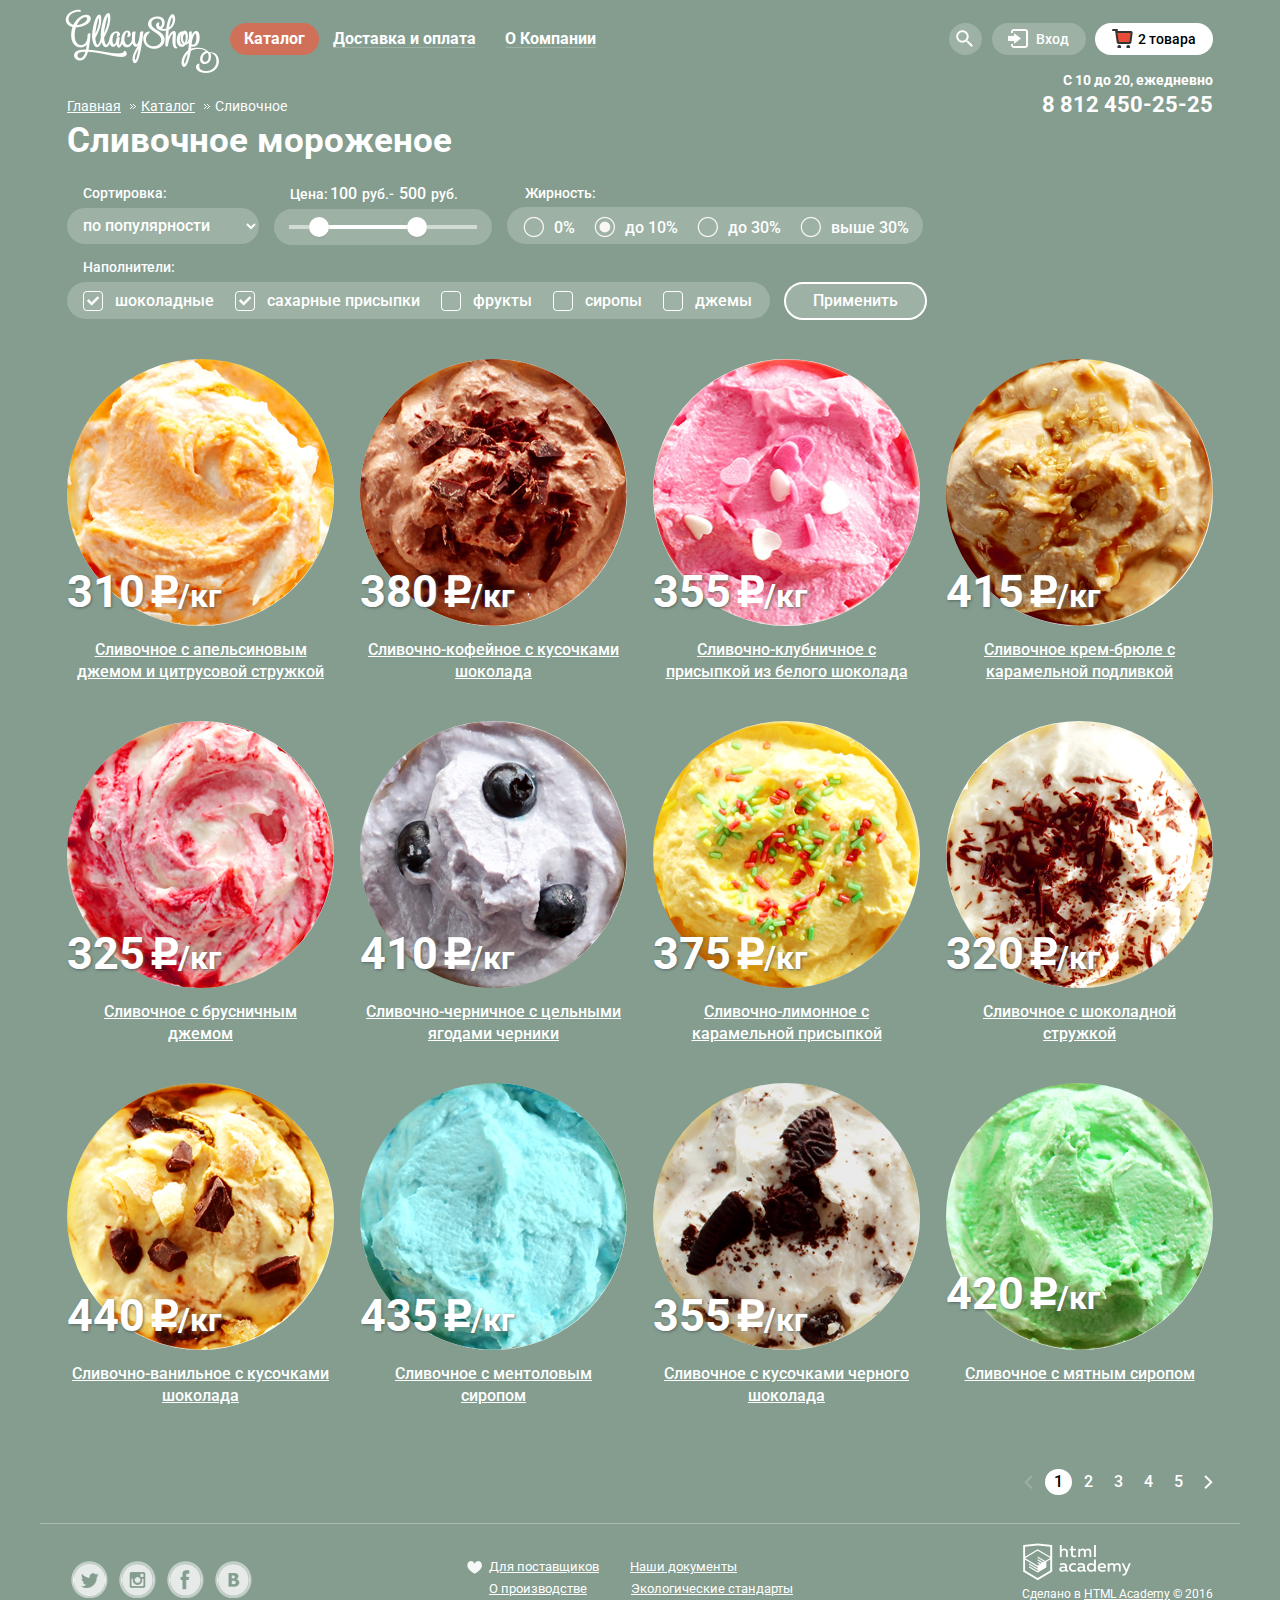
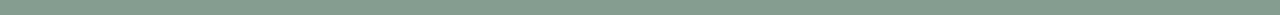
==== commit d2b6d2ff: "убрал высоту у мороженых в каталоге" ====
--- a/catalog.html
+++ b/catalog.html
@@ -146,7 +146,7 @@
 				<div class="ice-cost-catalog">
 				<img src="img/ice_2.jpg" width="267" height="267" class="big-ice" alt="Сливочно-кофейное с кусочками шоколада">
 				<span class="cost">380<span class="weight"><img src="img/rur.png" width="27" height="32" alt="Символ рубля">/кг</span></span>
-				<a class="specification" href="#">Сливочно-кофейное с кусочками шоколада</a><br>
+				<a class="specification" href="#">Сливочно-кофейное с кусочками шоколада</a>
 				</div>
 				<div class="btn-hover-shadow">
 				<a class="btn-show-catalog" href="#">Быстрый просмотр</a>
--- a/css/style.css
+++ b/css/style.css
@@ -409,14 +409,12 @@
 /*-- БЛОК ХЛЕБНЫХ КРОШЕК--*/
 .breadcrumbs {
 	width: 300px;
-	height: 20px;
-	margin-top: 20px;
 }
 .bread-main-nav {
     list-style: none;
-	height: 30px;
 	padding: 0;
 	margin: 0;
+    margin-top: 19px;
 }
 .bread-main-nav  li {
 	display: inline-block;
@@ -1428,7 +1426,6 @@
 }
 .ice-cost-catalog {
 	position: relative;
-    height: 323px;
 }
 .goods .cost {
 	position: absolute;
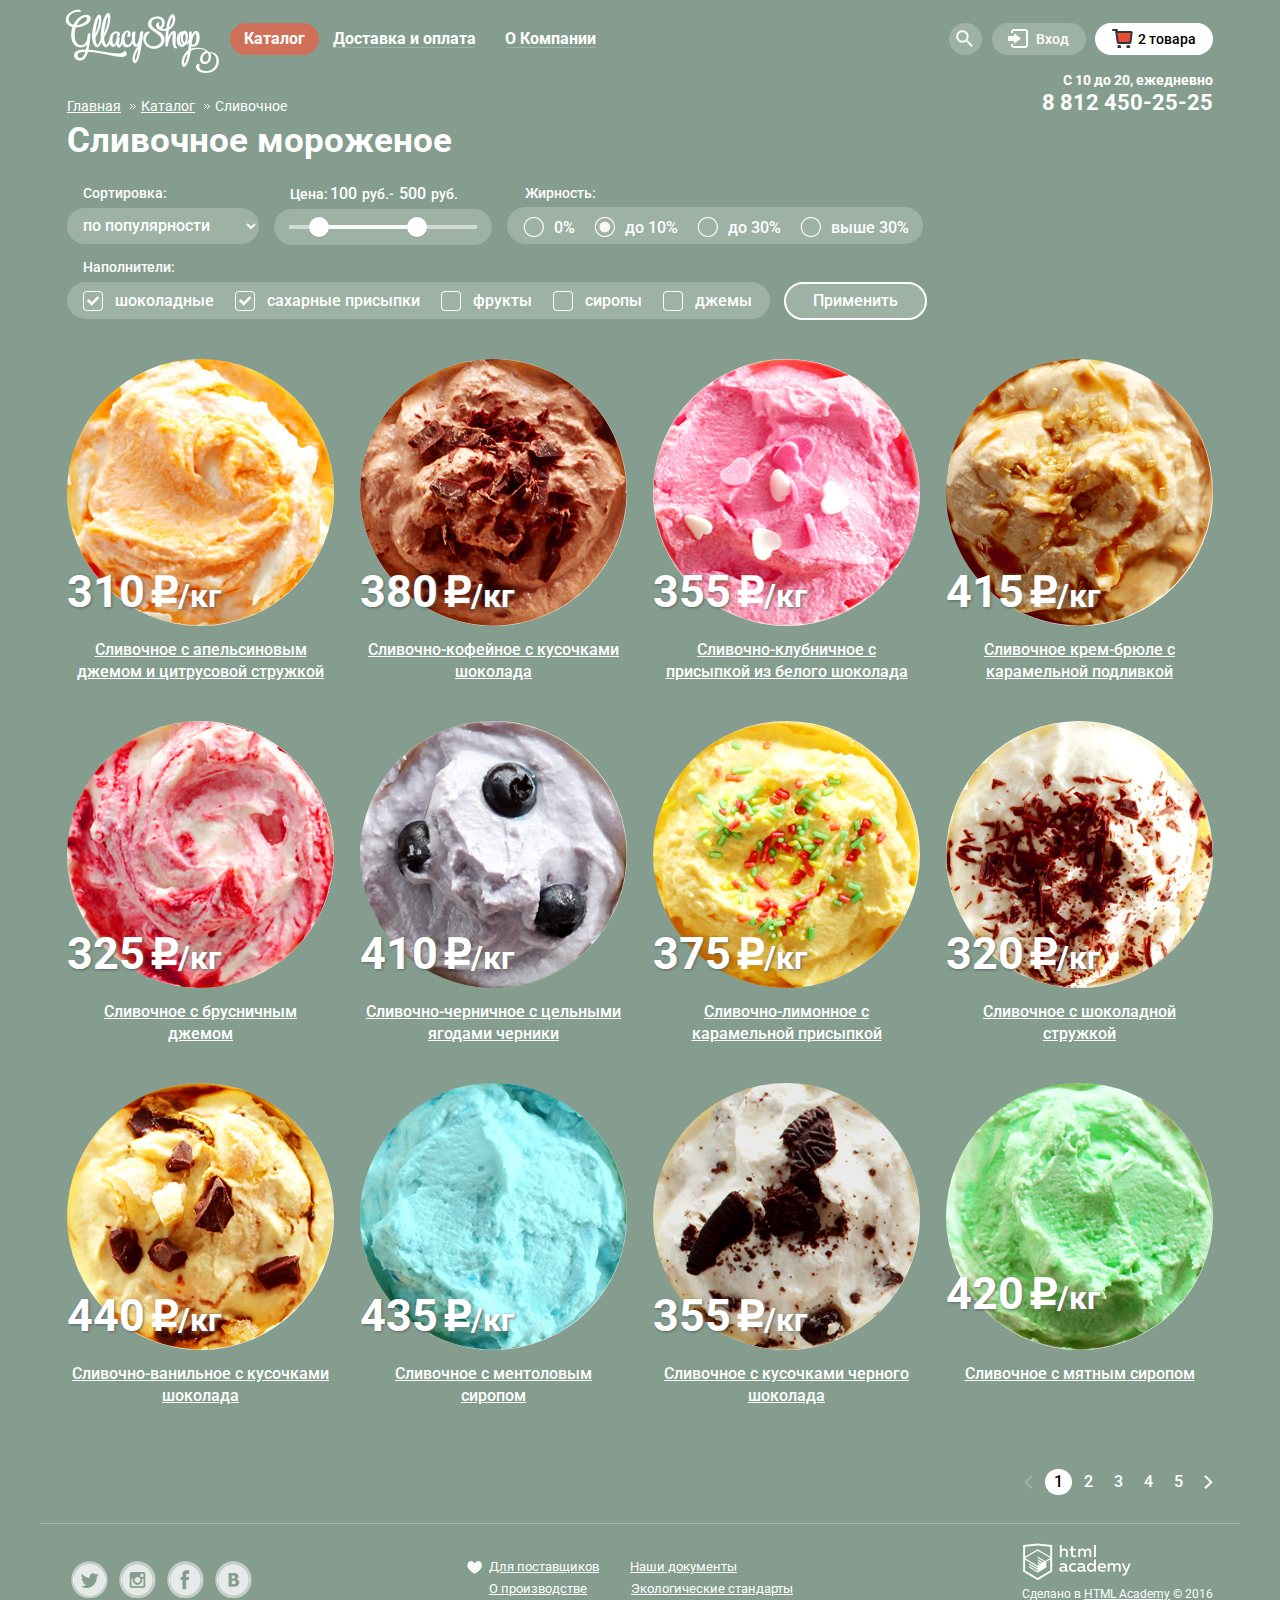
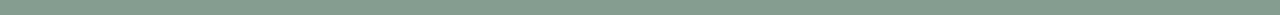
==== commit 1a849735: "Исправляю ошибки в цвете, шрифтах, br" ====
--- a/catalog.html
+++ b/catalog.html
@@ -8,264 +8,298 @@
 	<link rel="stylesheet" type="text/css" href="css/style.css">
   </head>
   <body>
-	<!--Блок шапки-->
-  	<header class="main-header">
+<!--Блок шапки-->
+	<header class="main-header">
 		<div class="container clearfix">
 			<div class="header-logo">
-			  <a href="./index.html"><img src="img/logo.png" width="154" height="64" alt="Логотип Глейси"></a>
+				<a href="./index.html"><img src="img/logo.png" width="154" height="64" alt="Логотип Глейси"></a>
 			</div>
 			<nav class="main-navigation">
-			  <ul class="main-nav">
-				<li><a class="active" href="#">Каталог</a>
-					<ul class="sub-menu-catalog">
-						<li><a href="#">Новинки</a></li>
-						<li class="active-page"><a>Сливочное</a></li>
-						<li><a href="#">Щербеты</a></li>
-						<li><a href="#">Фрукторый лед</a></li>
-						<li><a href="#">Мелорин</a></li>
-					</ul>
-					</li>
-				<li class="border-li-two"><a class="border-li-one-page" href="#">Доставка и оплата</a></li>
-				<li class="border-li-tree"><a class="border-li-one-page" href="#">О Компании</a></li>
-			  </ul>
+				<ul class="main-nav">
+					<li><a class="active" href="#">Каталог</a>
+						<ul class="sub-menu-catalog">
+							<li><a href="#">Новинки</a></li>
+							<li class="active-page"><a>Сливочное</a></li>
+							<li><a href="#">Щербеты</a></li>
+							<li><a href="#">Фрукторый лед</a></li>
+							<li><a href="#">Мелорин</a></li>
+						</ul>
+						</li>
+					<li class="border-li-two"><a class="border-li-one-page" href="#">Доставка и оплата</a></li>
+					<li class="border-li-tree"><a class="border-li-one-page" href="#">О Компании</a></li>
+				</ul>
 			</nav>
 			<div class="user-block ">
 				<div class="link-modal-search">
 					<a class="search" href="#"></a>
-					<div class="modal-search"><!--Форма поиска-->
-						<form class="search-form" action="https://echo.htmlacademy.ru" method="get">
-						<input class="search-input" type="text" name="search" placeholder="Что ищем?">
-						</form>
-					</div><!--/Форма поиска-->
+<!--Модальная Форма поиска-->					
+						<div class="modal-search">
+							<form class="search-form" action="https://echo.htmlacademy.ru" method="get">
+								<input class="search-input" type="text" name="search" placeholder="Что ищем?">
+							</form>
+						</div><!--/Форма поиска-->
 				</div>
 				<div class="link-modal-in">
 					<a class="login" href="#">Вход</a>
-					<div class="modal-in"><!--Форма входа-->
-						<form class="login-form" action="https://echo.htmlacademy.ru" method="get">
-							<input class="email" type="email" name="email" placeholder="Электронная почта">
-							<input class="password" type="password"  name="password" placeholder="Пароль">
-							<button class="btn-modal-in" type="submit" title="Войти">Войти</button>
-						</form>
-						<section class="restore-registration">
-							<a class="restore" href="#">Забыли пароль?</a><br>
-							<a class="registration" href="#">Новая регистрация</a>
-						</section>
-					</div><!--Форма входа-->
+<!--Модальная Форма входа-->						
+						<div class="modal-in">
+							<form class="login-form" action="https://echo.htmlacademy.ru" method="get">
+								<input class="email" type="email" name="email" placeholder="Электронная почта">
+								<input class="password" type="password"  name="password" placeholder="Пароль">
+								<button class="btn-modal-in" type="submit" title="Войти">Войти</button>
+							</form>
+							<section class="restore-registration">
+								<a class="restore" href="#">Забыли пароль?</a>
+								<a class="registration" href="#">Новая регистрация</a>
+							</section>
+						</div><!--Форма входа-->
 				</div>
 				<div class="link-modal-basket">
 					<a class="basket-bye-ice" href="#">2 товара</a>
+<!--Модальная Форма корзины-->					
 						<div class="order-in-basket">
 							<form>
-							<p class="order-page"><img class="order-bnt-cancel" src="./img/check_off_order.png" width="10" height="10" alt="Иконка удаления мороженого"><img class="order-img-ice" src="./img/ice_order_one.png" width="33" height="33" alt="Иконка заказанного мороженого"><span class="order-name-ice">Пломбир с апельсиновым джемом</span> 1,5 кг х <span class="order-price-ice">200 руб.</span> 300 руб.</p>
-							<p class="order-page"><img class="order-bnt-cancel" src="./img/check_off_order.png" width="10" height="10" alt="Иконка удаления мороженого"><img class="order-img-ice" src="./img/ice_order_two.png" width="33" height="33" alt="Иконка заказанного мороженого"><span class="order-name-ice">Клубничный пломбир с присыпкой из белого шоколада</span> 1,5 кг х <span class="order-price-ice">300 руб.</span> 450 руб.</p>
-							<hr>
-							<p class="order-all-price">Итого: 750 руб.</p>
+								<p class="order-page">
+									<img class="order-bnt-cancel" src="./img/check_off_order.png" width="10" height="10" alt="Иконка удаления мороженого">
+									<img class="order-img-ice" src="./img/ice_order_one.png" width="33" height="33" alt="Иконка заказанного мороженого">
+									<span class="order-name-ice">Пломбир с апельсиновым джемом</span> 1,5 кг х <span class="order-price-ice">200 руб.</span> 300 руб.
+								</p>
+								<p class="order-page">
+									<img class="order-bnt-cancel" src="./img/check_off_order.png" width="10" height="10" alt="Иконка удаления мороженого">
+									<img class="order-img-ice" src="./img/ice_order_two.png" width="33" height="33" alt="Иконка заказанного мороженого">
+									<span class="order-name-ice">Клубничный пломбир с присыпкой из белого шоколада</span> 1,5 кг х <span class="order-price-ice">300 руб.</span> 450 руб.
+								</p>
+								<hr>
+								<p class="order-all-price">Итого: 750 руб.</p>
 								<button class="btn-make-order" type="submit" title="Оформить заказ">Оформить заказ</button>
 							</form>
-						</div>
+						</div><!--/Форма корзины-->
 				</div>
 			</div>
 			<div class="timework-tel">
-				<span class="timework">С 10 до 20, ежедневно</span><br>
+				<span class="timework">С 10 до 20, ежедневно</span>
 				<span class="tel">8 812 450-25-25</span>
 			</div>
-		</div>
-	<!--Блок шапки-->
+		</div><!--/Блок шапки-->
 	</header>
-	<!--Содержание основного блока-->
+<!--Содержание основного блока-->
 	<main class="container">
-	<!--Блок хлебных крошек-->
-	<div class="breadcrumbs">
-		<ul class="bread-main-nav">
-			<li><a href="./index.html">Главная</a></li>
-			<li><a href="#">Каталог</a></li>
-			<li>Сливочное</li>
-		</ul>
-	</div><!--/Блок хлебных крошек-->
-	<!--Блок выбора мороженных - фильтр-->
-	<div class="selection-ice clearfix">
-		<h2>Сливочное мороженое</h2>
-		<form class="clearfix" action="https://echo.htmlacademy.ru" method="get" enctype="multipart/form-data" oninput="ruoutput.value=rucount.value">
-			<div class="sorting">
-				<label class="choice" for="sorting">Сортировка:</label><br>
-				<select name="sorting" id="sorting">
-					<option selected>по популярности</option>
-					<option>сначала недорогие</option>
-					<option>сначала дорогие</option>
-					<option>по жирности</option>
-				</select>
-			</div>
-			<div class="price-ice range-filter">
-				<div class="price-controls">
-					<label class="min-price choice">Цена:<input type="text" name="min-price" value="100"> руб.</label>
-					<label class="max-price choice">- <input  type="text" name="max-price" value="500"> руб.</label>
-				</div>
-				<div class="range-controls">
-					<div class="scale">
-						<div class="bar" style="margin-left: 20%; width: 50%"></div>
-					</div>
-					<div class="toggle toggle-min"></div>
-					<div class="toggle toggle-max"></div>
-				</div>
-			</div>
-			<div class="fatness"><!--Жирность-->
-				<span class="choice-fatness">Жирность:</span><br>
-				<section class="radiobox">
-					<input type="radio" name="fatness-ice" id="0" value="0"><label class="meaning" for="0">0%</label>
-					<input type="radio" name="fatness-ice" id="10" value="10" checked><label class="meaning" for="10">до 10%</label>
-					<input type="radio" name="fatness-ice" id="30" value="30"><label class="meaning" for="30">до 30%</label>
-					<input type="radio" name="fatness-ice" id="50" value="50"><label class="meaning" for="50">выше 30%</label>
-				</section>
-			</div>
-			<div class="fillers"><!--Наполнители-->
-				<span class="choice">Наполнители:</span><br>
-				<section class="checkbox">
-					<input type="checkbox" name="check-choko" id="check1" checked><label class="meaning" for="check1">шоколадные</label>
-					<input type="checkbox" name="check-sugar" id="check2" checked><label class="meaning" for="check2">сахарные присыпки</label>
-					<input type="checkbox" name="check-choko" id="check3"><label class="meaning" for="check3">фрукты</label>
-					<input type="checkbox" name="check-choko" id="check4"><label class="meaning" for="check4">сиропы</label>
-					<input type="checkbox" name="check-choko" id="check5"><label class="meaning" for="check5">джемы</label>
-				</section>
-			</div>
-			<a class="btn-apply" href="#">Применить</a>
-		</form>
-	</div><!--/Блок выбора мороженных-->
-	<!--Блок ассортимента мороженных-->
-	<div class="goods clearfix">
-			<div class="case-catalog clearfix">
-				<div class="ice-cost-catalog">
-				<img src="img/ice_1.jpg" width="267" height="267" class="big-ice" alt="Сливочное с апельсиновым джемом и цитрусовой стружкой">
-				<span class="cost">310<span class="weight"><img src="img/rur.png" width="27" height="32" alt="Символ рубля">/кг</span></span>
-				<a class="specification" href="#">Сливочное с апельсиновым джемом и цитрусовой стружкой</a>
-				</div>
-				<div class="btn-hover-shadow">	
-				<a class="btn-show-catalog" href="#">Быстрый просмотр</a>
-				</div>
-			</div>
-			<div class="case-catalog">
-				<div class="ice-cost-catalog">
-				<img src="img/ice_2.jpg" width="267" height="267" class="big-ice" alt="Сливочно-кофейное с кусочками шоколада">
-				<span class="cost">380<span class="weight"><img src="img/rur.png" width="27" height="32" alt="Символ рубля">/кг</span></span>
-				<a class="specification" href="#">Сливочно-кофейное с кусочками шоколада</a>
-				</div>
-				<div class="btn-hover-shadow">
-				<a class="btn-show-catalog" href="#">Быстрый просмотр</a>
-				</div>
-			</div>
-			<div class="case-catalog">
-				<div class="ice-cost-catalog">
-				<img src="img/ice_3.jpg" width="267" height="267" class="big-ice" alt="Сливочно-клубничное с присыпкой из белого шоколада">
-				<span class="cost">355<span class="weight"><img src="img/rur.png" width="27" height="32" alt="Символ рубля">/кг</span></span>
-				<a class="specification" href="#">Сливочно-клубничное с присыпкой из белого шоколада</a>
-				</div>
-				<div class="btn-hover-shadow">
-				<a class="btn-show-catalog" href="#">Быстрый просмотр</a>
-				</div>	
-			</div>
-			<div class="case-catalog">
-				<div class="ice-cost-catalog">
-				<img src="img/ice_4.jpg" width="267" height="267" class="big-ice" alt="Сливочное крем-брюле с карамельной подливкой">
-				<span class="cost">415<span class="weight"><img src="img/rur.png" width="27" height="32" alt="Символ рубля">/кг</span></span>
-				<a class="specification" href="#">Сливочное крем-брюле с карамельной подливкой</a>
-				</div>
-				<div class="btn-hover-shadow">
-				<a class="btn-show-catalog" href="#">Быстрый просмотр</a>
-				</div>
-			</div>
-			<div class="case-catalog">
-				<div class="ice-cost-catalog">
-				<img src="img/ice_5.jpg" width="267" height="267" class="big-ice" alt="Сливочное с брусничным джемом">
-				<span class="cost">325<span class="weight"><img src="img/rur.png" width="27" height="32" alt="Символ рубля">/кг</span></span>
-				<a class="specification" href="#">Сливочное с брусничным джемом</a>
-				</div>
-				<div class="btn-hover-shadow">
-				<a class="btn-show-catalog" href="#">Быстрый просмотр</a>
-				</div>
-			</div>
-			<div class="case-catalog">
-				<div class="ice-cost-catalog">
-				<img src="img/ice_6.jpg" width="267" height="267" class="big-ice" alt="Сливочно-черничное с цельными ягодами черники">
-				<span class="cost">410<span class="weight"><img src="img/rur.png" width="27" height="32" alt="Символ рубля">/кг</span></span>
-				<a class="specification" href="#">Сливочно-черничное с цельными ягодами черники</a>
-				</div>
-				<div class="btn-hover-shadow">
-				<a class="btn-show-catalog" href="#">Быстрый просмотр</a>
-				</div>
-			</div>
-			<div class="case-catalog">
-				<div class="ice-cost-catalog">
-				<img src="img/ice_7.jpg" width="267" height="267" class="big-ice" alt="Сливочно-лимонное с карамельной присыпкой">
-				<span class="cost">375<span class="weight"><img src="img/rur.png" width="27" height="32" alt="Символ рубля">/кг</span></span>
-				<a class="specification" href="#">Сливочно-лимонное с карамельной присыпкой</a>
-				</div>
-				<div class="btn-hover-shadow">
-				<a class="btn-show-catalog" href="#">Быстрый просмотр</a>
-				</div>
-			</div>
-			<div class="case-catalog">
-				<div class="ice-cost-catalog">
-				<img src="img/ice_8.jpg" width="267" height="267" class="big-ice" alt="Сливочное с шоколадной стружкой">
-				<span class="cost">320<span class="weight"><img src="img/rur.png" width="27" height="32" alt="Символ рубля">/кг</span></span>
-				<a class="specification" href="#">Сливочное с шоколадной стружкой</a>
-				</div>
-				<div class="btn-hover-shadow">
-				<a class="btn-show-catalog" href="#">Быстрый просмотр</a>
-				</div>
-			</div>
-			<div class="case-catalog">
-				<div class="ice-cost-catalog">
-				<img src="img/ice_9.jpg" width="267" height="267" class="big-ice" alt="Сливочно-ванильное с кусочками шоколада">
-				<span class="cost">440<span class="weight"><img src="img/rur.png" width="27" height="32" alt="Символ рубля">/кг</span></span>
-				<a class="specification" href="#">Сливочно-ванильное с кусочками шоколада</a>
-				</div>
-				<div class="btn-hover-shadow">
-				<a class="btn-show-catalog" href="#">Быстрый просмотр</a>
-				</div>
-			</div>
-			<div class="case-catalog">
-				<div class="ice-cost-catalog">
-				<img src="img/ice_10.jpg" width="267" height="267" class="big-ice" alt="Сливочное с ментоловым сиропом">
-				<span class="cost">435<span class="weight"><img src="img/rur.png" width="27" height="32" alt="Символ рубля">/кг</span></span>
-				<a class="specification" href="#">Сливочное с ментоловым сиропом</a>
-				</div>
-				<div class="btn-hover-shadow">
-				<a class="btn-show-catalog" href="#">Быстрый просмотр</a>
-				</div>
-			</div>
-			<div class="case-catalog">
-				<div class="ice-cost-catalog">
-				<img src="img/ice_11.jpg" width="267" height="267" class="big-ice" alt="Сливочное с кусочками черного шоколада">
-				<span class="cost">355<span class="weight"><img src="img/rur.png" width="27" height="32" alt="Символ рубля">/кг</span></span>
-				<a class="specification" href="#">Сливочное с кусочками черного шоколада</a>
-				</div>
-				<div class="btn-hover-shadow">
-				<a class="btn-show-catalog" href="#">Быстрый просмотр</a>
-				</div>
-			</div>
-			<div class="case-catalog">
-				<div class="ice-cost-catalog">
-				<img src="img/ice_12.jpg" width="267" height="267" class="big-ice" alt="Сливочное с мятным сиропом">
-				<span class="cost">420<span class="weight"><img src="img/rur.png" width="27" height="32" alt="Символ рубля">/кг</span></span>
-				<a class="specification" href="#">Сливочное с мятным сиропом</a>
-				</div>
-				<div class="btn-hover-shadow">
-				<a class="btn-show-catalog" href="#">Быстрый просмотр</a>
-				</div>
-			</div>
-			<div class="catalog-pages">
-				<ul class="pages-ices">
-					<li><a class="prev disabled" href="#prev">Назад</a></li>
-					<li><a class="active-page hover" href="#">1</a></li>
-					<li><a class="hover" href="#">2</a></li>
-					<li><a class="hover" href="#">3</a></li>
-					<li><a class="hover" href="#">4</a></li>
-					<li><a class="hover" href="#">5</a></li>
-					<li><a class="next" href="#next">Вперёд</a></li>
-				</ul>
-			</div>
-	</div><!--/Блок ассортимента мороженных-->
+<!--Блок хлебных крошек-->
+		<div class="breadcrumbs">
+			<ul class="bread-main-nav">
+				<li><a href="./index.html">Главная</a></li>
+				<li><a href="#">Каталог</a></li>
+				<li>Сливочное</li>
+			</ul>
+		</div><!--/Блок хлебных крошек-->
+<!--Блок выбора мороженных - фильтр-->
+		<div class="selection-ice clearfix">
+			<h2>Сливочное мороженое</h2>
+			<form class="clearfix" action="https://echo.htmlacademy.ru" method="get" enctype="multipart/form-data" oninput="ruoutput.value=rucount.value">
+				<div class="sorting">
+					<label class="choice" for="sorting">Сортировка:</label><br>
+					<select name="sorting" id="sorting">
+						<option selected>по популярности</option>
+						<option>сначала недорогие</option>
+						<option>сначала дорогие</option>
+						<option>по жирности</option>
+					</select>
+				</div>
+				<div class="price-ice range-filter">
+					<div class="price-controls">
+						<label class="min-price choice">Цена:<input type="text" name="min-price" value="100"> руб.</label>
+						<label class="max-price choice">- <input  type="text" name="max-price" value="500"> руб.</label>
+					</div>
+					<div class="range-controls">
+						<div class="scale">
+							<div class="bar" style="margin-left: 20%; width: 50%"></div>
+						</div>
+						<div class="toggle toggle-min"></div>
+						<div class="toggle toggle-max"></div>
+					</div>
+				</div>
+				<div class="fatness"><!--Жирность-->
+					<span class="choice-fatness">Жирность:</span><br>
+					<section class="radiobox">
+						<input type="radio" name="fatness-ice" id="0" value="0"><label class="meaning" for="0">0%</label>
+						<input type="radio" name="fatness-ice" id="10" value="10" checked><label class="meaning" for="10">до 10%</label>
+						<input type="radio" name="fatness-ice" id="30" value="30"><label class="meaning" for="30">до 30%</label>
+						<input type="radio" name="fatness-ice" id="50" value="50"><label class="meaning" for="50">выше 30%</label>
+					</section>
+				</div>
+				<div class="fillers"><!--Наполнители-->
+					<span class="choice">Наполнители:</span><br>
+					<section class="checkbox">
+						<input type="checkbox" name="check-choko" id="check1" checked><label class="meaning" for="check1">шоколадные</label>
+						<input type="checkbox" name="check-sugar" id="check2" checked><label class="meaning" for="check2">сахарные присыпки</label>
+						<input type="checkbox" name="check-choko" id="check3"><label class="meaning" for="check3">фрукты</label>
+						<input type="checkbox" name="check-choko" id="check4"><label class="meaning" for="check4">сиропы</label>
+						<input type="checkbox" name="check-choko" id="check5"><label class="meaning" for="check5">джемы</label>
+					</section>
+				</div>
+				<a class="btn-apply" href="#">Применить</a>
+			</form>
+		</div><!--/Блок выбора мороженных-->
+<!--Блок ассортимента мороженных-->
+		<div class="goods clearfix">
+				<div class="case-catalog clearfix">
+					<div class="ice-cost-catalog">
+						<img src="img/ice_1.jpg" width="267" height="267" class="big-ice" alt="Сливочное с апельсиновым джемом и цитрусовой стружкой">
+						<span class="cost">
+							310<span class="weight"><img src="img/rur.png" width="27" height="32" alt="Символ рубля">/кг</span>
+						</span>
+						<a class="specification" href="#">Сливочное с апельсиновым джемом и цитрусовой стружкой</a>
+					</div>
+					<div class="btn-hover-shadow">	
+						<a class="btn-show-catalog" href="#">Быстрый просмотр</a>
+					</div>
+				</div>
+				<div class="case-catalog">
+					<div class="ice-cost-catalog">
+						<img src="img/ice_2.jpg" width="267" height="267" class="big-ice" alt="Сливочно-кофейное с кусочками шоколада">
+						<span class="cost">
+							380<span class="weight"><img src="img/rur.png" width="27" height="32" alt="Символ рубля">/кг</span>
+						</span>
+						<a class="specification" href="#">Сливочно-кофейное с кусочками шоколада</a>
+					</div>
+					<div class="btn-hover-shadow">
+						<a class="btn-show-catalog" href="#">Быстрый просмотр</a>
+					</div>
+				</div>
+				<div class="case-catalog">
+					<div class="ice-cost-catalog">
+						<img src="img/ice_3.jpg" width="267" height="267" class="big-ice" alt="Сливочно-клубничное с присыпкой из белого шоколада">
+						<span class="cost">
+							355<span class="weight"><img src="img/rur.png" width="27" height="32" alt="Символ рубля">/кг</span>
+						</span>
+						<a class="specification" href="#">Сливочно-клубничное с присыпкой из белого шоколада</a>
+					</div>
+					<div class="btn-hover-shadow">
+						<a class="btn-show-catalog" href="#">Быстрый просмотр</a>
+					</div>	
+				</div>
+				<div class="case-catalog">
+					<div class="ice-cost-catalog">
+						<img src="img/ice_4.jpg" width="267" height="267" class="big-ice" alt="Сливочное крем-брюле с карамельной подливкой">
+						<span class="cost">
+							415<span class="weight"><img src="img/rur.png" width="27" height="32" alt="Символ рубля">/кг</span>
+						</span>
+						<a class="specification" href="#">Сливочное крем-брюле с карамельной подливкой</a>
+					</div>
+						<div class="btn-hover-shadow">
+					<a class="btn-show-catalog" href="#">Быстрый просмотр</a>
+					</div>
+				</div>
+				<div class="case-catalog">
+					<div class="ice-cost-catalog">
+						<img src="img/ice_5.jpg" width="267" height="267" class="big-ice" alt="Сливочное с брусничным джемом">
+						<span class="cost">
+							325<span class="weight"><img src="img/rur.png" width="27" height="32" alt="Символ рубля">/кг</span>
+						</span>
+						<a class="specification" href="#">Сливочное с брусничным джемом</a>
+					</div>
+					<div class="btn-hover-shadow">
+						<a class="btn-show-catalog" href="#">Быстрый просмотр</a>
+					</div>
+				</div>
+				<div class="case-catalog">
+					<div class="ice-cost-catalog">
+						<img src="img/ice_6.jpg" width="267" height="267" class="big-ice" alt="Сливочно-черничное с цельными ягодами черники">
+						<span class="cost">
+							410<span class="weight"><img src="img/rur.png" width="27" height="32" alt="Символ рубля">/кг</span>
+						</span>
+						<a class="specification" href="#">Сливочно-черничное с цельными ягодами черники</a>
+					</div>
+					<div class="btn-hover-shadow">
+						<a class="btn-show-catalog" href="#">Быстрый просмотр</a>
+					</div>
+				</div>
+				<div class="case-catalog">
+					<div class="ice-cost-catalog">
+						<img src="img/ice_7.jpg" width="267" height="267" class="big-ice" alt="Сливочно-лимонное с карамельной присыпкой">
+						<span class="cost">
+							375<span class="weight"><img src="img/rur.png" width="27" height="32" alt="Символ рубля">/кг</span>
+						</span>
+						<a class="specification" href="#">Сливочно-лимонное с карамельной присыпкой</a>
+					</div>
+					<div class="btn-hover-shadow">
+						<a class="btn-show-catalog" href="#">Быстрый просмотр</a>
+					</div>
+				</div>
+				<div class="case-catalog">
+					<div class="ice-cost-catalog">
+						<img src="img/ice_8.jpg" width="267" height="267" class="big-ice" alt="Сливочное с шоколадной стружкой">
+						<span class="cost">
+							320<span class="weight"><img src="img/rur.png" width="27" height="32" alt="Символ рубля">/кг</span>
+						</span>
+						<a class="specification" href="#">Сливочное с шоколадной стружкой</a>
+					</div>
+					<div class="btn-hover-shadow">
+						<a class="btn-show-catalog" href="#">Быстрый просмотр</a>
+					</div>
+				</div>
+				<div class="case-catalog">
+					<div class="ice-cost-catalog">
+						<img src="img/ice_9.jpg" width="267" height="267" class="big-ice" alt="Сливочно-ванильное с кусочками шоколада">
+						<span class="cost">
+							440<span class="weight"><img src="img/rur.png" width="27" height="32" alt="Символ рубля">/кг</span>
+						</span>
+						<a class="specification" href="#">Сливочно-ванильное с кусочками шоколада</a>
+					</div>
+					<div class="btn-hover-shadow">
+						<a class="btn-show-catalog" href="#">Быстрый просмотр</a>
+					</div>
+				</div>
+				<div class="case-catalog">
+					<div class="ice-cost-catalog">
+						<img src="img/ice_10.jpg" width="267" height="267" class="big-ice" alt="Сливочное с ментоловым сиропом">
+						<span class="cost">
+							435<span class="weight"><img src="img/rur.png" width="27" height="32" alt="Символ рубля">/кг</span>
+						</span>
+						<a class="specification" href="#">Сливочное с ментоловым сиропом</a>
+					</div>
+					<div class="btn-hover-shadow">
+						<a class="btn-show-catalog" href="#">Быстрый просмотр</a>
+					</div>
+				</div>
+				<div class="case-catalog">
+					<div class="ice-cost-catalog">
+						<img src="img/ice_11.jpg" width="267" height="267" class="big-ice" alt="Сливочное с кусочками черного шоколада">
+						<span class="cost">
+							355<span class="weight"><img src="img/rur.png" width="27" height="32" alt="Символ рубля">/кг</span>
+						</span>
+						<a class="specification" href="#">Сливочное с кусочками черного шоколада</a>
+					</div>
+					<div class="btn-hover-shadow">
+						<a class="btn-show-catalog" href="#">Быстрый просмотр</a>
+					</div>
+				</div>
+				<div class="case-catalog">
+					<div class="ice-cost-catalog">
+						<img src="img/ice_12.jpg" width="267" height="267" class="big-ice" alt="Сливочное с мятным сиропом">
+						<span class="cost">
+							420<span class="weight"><img src="img/rur.png" width="27" height="32" alt="Символ рубля">/кг</span>
+						</span>
+						<a class="specification" href="#">Сливочное с мятным сиропом</a>
+					</div>
+					<div class="btn-hover-shadow">
+						<a class="btn-show-catalog" href="#">Быстрый просмотр</a>
+					</div>
+				</div>
+				<div class="catalog-pages">
+					<ul class="pages-ices">
+						<li><a class="prev disabled" href="#prev">Назад</a></li>
+						<li><a class="active-page hover" href="#">1</a></li>
+						<li><a class="hover" href="#">2</a></li>
+						<li><a class="hover" href="#">3</a></li>
+						<li><a class="hover" href="#">4</a></li>
+						<li><a class="hover" href="#">5</a></li>
+						<li><a class="next" href="#next">Вперёд</a></li>
+					</ul>
+				</div>
+		</div><!--/Блок ассортимента мороженных-->
 	</main>
-	<!--Блок подвала-->
+<!--Блок подвала-->
 	<footer class="footer-catalog">
 		<div class="container clearfix border">
 			<section class="footer-social">
@@ -289,20 +323,6 @@
 			</section>
 		</div>
 	</footer><!--/Блок подвала-->
-	<!--Модальные формы-->
-	<!--Форма входа-->
-	<div class="modal-in">
-		<form class="login-form" action="https://echo.htmlacademy.ru" method="get">
-			<input class="email" type="email" name="email" placeholder="Электронная почта">
-			<input class="password" type="password"  name="password" placeholder="Пароль">
-			<button class="btn-modal-in" type="submit" title="Войти">Войти</button>
-		</form>
-		<section class="restore-registration">
-			<a class="restore" href="#">Забыли пароль?</a><br>
-			<a class="registration" href="#">Новая регистрация</a>
-		</section>
-    </div><!--Форма входа-->
-		<!--Форма наличия товара в корзине-->
 	<script src="js/script.js"></script>
   </body>
 </html>--- a/css/style.css
+++ b/css/style.css
@@ -7,7 +7,6 @@
 	font-family: "Roboto", "Tahoma", sans-serif;
 	background-color: #849d8f;
 }
-
 .main a:hover,
 .breadcrumbs a:hover, 
 footer a:hover,
@@ -26,8 +25,8 @@
 }
 .clearfix {
 	content: "";
-    display: table;
-    clear: both;
+	display: table;
+	clear: both;
 }
 .container {
 	position: relative;
@@ -43,7 +42,7 @@
 
 /*--ШАПКА--*/
 .main-header {
-min-height: 79px;
+	min-height: 79px;
 }
 .header-logo {
 	float: left;
@@ -51,7 +50,7 @@
 	min-height: 64px;
 	margin: 0;
 	margin-right: 12px;
-    margin-top: 9px;
+	margin-top: 9px;
 	margin-left: -2px;
 }
 .main-navigation {
@@ -98,9 +97,9 @@
 	border-radius: 20px;
 }
 .main-nav  .border-li-one-page:active {
-	background: -webkit-linear-gradient(top, #ededed 0%, #ededed 100%);
-	background:    -moz-linear-gradient(top, #ededed 0%, #ededed 100%);
-	background:         linear-gradient(to bottom, #ededed 0%, #ededed 100%);
+	background:	-webkit-linear-gradient(top, #ededed 0%, #ededed 100%);
+	background:		-moz-linear-gradient(top, #ededed 0%, #ededed 100%);
+	background:			linear-gradient(to bottom, #ededed 0%, #ededed 100%);
 	box-shadow: inset 0 2px 2px rgba(105, 105, 105, 1);
 }
 .main-navigation  .border-li-one::after {
@@ -138,12 +137,12 @@
 	left: -7px;
 	top: 51px;
 	display: none;
-    margin: 0;
-    padding: 0;
+	margin: 0;
+	padding: 0;
 	width: 143px;
-    list-style: none;
+	list-style: none;
 	color: #000000;
-    background: #f8f7f4;
+	background: #f8f7f4;
 	border-radius: 5px;
 	z-index: 12;
 }
@@ -151,7 +150,7 @@
 	display: block;
 }
 .main-nav .sub-menu-catalog {
-	width: 129px;
+	width: 143px;
 	list-style: none;
 	margin: 0;
 	padding: 0;
@@ -182,6 +181,9 @@
 }
 .main-nav  .sub-menu-catalog  li:first-child {
 	border: none;
+	padding: 0 7px;
+}
+.main-nav  .sub-menu-catalog  li {
 	padding: 0 7px;
 }
 .main-nav > .sub-menu-catalog a:active {
@@ -213,6 +215,10 @@
 .sub-menu-catalog .active-page a {
 	color: #ffffff;
 }
+.active-page-index {
+	background-color: #fbded7;
+}
+	
 .user-block {
 	float: right;
 	max-width: 428px;
@@ -240,10 +246,10 @@
 .link-modal-search,
 .link-modal-basket {
 	position: relative;
-    display: inline-block;
-    vertical-align: top;
-    padding: 0;
-    margin: 0;
+	display: inline-block;
+	vertical-align: top;
+	padding: 0;
+	margin: 0;
 }
 .user-block .search  	{
 	position: relative;
@@ -251,9 +257,9 @@
 	vertical-align: top;
 	margin: 0;
 	padding-left: 13px;
-    padding-right: 20px;
-    padding-bottom: 8px;
-    padding-top: 8px;
+	padding-right: 20px;
+	padding-bottom: 8px;
+	padding-top: 8px;
 	background: #9db1a5;
 	line-height: 16px;
 	font-weight: 500;
@@ -284,7 +290,7 @@
 	margin: 0;
 	padding: 8px 0px;
 	padding-left: 43px;
-    padding-right: 17px;
+	padding-right: 17px;
 	background: #ffffff;
 	border-radius: 100px;
 	text-decoration: none;
@@ -347,8 +353,7 @@
 }
 .link-modal-in:hover .modal-in {
 	display: block;
-}
-/*-- /ВХОД ИКОНКА--*/
+}/*-- /ВХОД ИКОНКА--*/
 
 	/*-- КОРЗИНА ИКОНКА--*/
 .user-block .basket::after {
@@ -385,7 +390,7 @@
 .timework-tel {
 	position: absolute;
 	right: 27px; /*margin-left: 971px;*/
-    top: 78px;
+	top: 78px;
 	margin-top: -9px;
 	width: 175px;
 	text-align: right;
@@ -400,7 +405,7 @@
 }
 .timework-tel .tel {
 	font-size: 22px;
-	line-height: 28px;
+	line-height: 24px;
 	font-weight: 700;
 	color: #ffffff;
 	font-family: "Roboto", "Tahoma", sans-serif;
@@ -411,10 +416,10 @@
 	width: 300px;
 }
 .bread-main-nav {
-    list-style: none;
+	list-style: none;
 	padding: 0;
 	margin: 0;
-    margin-top: 19px;
+	margin-top: 19px;
 }
 .bread-main-nav  li {
 	display: inline-block;
@@ -453,7 +458,7 @@
 
 /*-- ГЛАВНАЯ СТРАНИЦА INDEX --*/
 	/*-- СЛАЙДЕР --*/
-	.choice-ice h2 {
+.choice-ice h2 {
 	font-size: 60px;
 	line-height: 60px;
 	color: #ffffff;
@@ -514,22 +519,22 @@
 	text-decoration: none;
 	text-shadow: 0 2px 5px rgba(160, 32, 11, 0.76);
 	background: #f26843;
-	background: -webkit-linear-gradient(top, #f26843 0%, #e74a35 100%);
-	background:    -moz-linear-gradient(top, #f26843 0%, #e74a35 100%);
-	background:         linear-gradient(to bottom, #f26843 0%, #e74a35 100%);
+	background:	-webkit-linear-gradient(top, #f26843 0%, #e74a35 100%);
+	background:		-moz-linear-gradient(top, #f26843 0%, #e74a35 100%);
+	background:			linear-gradient(to bottom, #f26843 0%, #e74a35 100%);
 	border-radius: 100px;
 	box-shadow: 0 2px 2px rgba(172, 16, 0, 0.64);
 }
 .slide-btn:hover {
-	background: -webkit-linear-gradient(top, #f58669 0%, #ec6f5e 100%);
-	background:    -moz-linear-gradient(top, #f58669 0%, #ec6f5e 100%);
-	background:         linear-gradient(to bottom, #f58669 0%, #ec6f5e 100%);
+	background:	-webkit-linear-gradient(top, #f58669 0%, #ec6f5e 100%);
+	background:		-moz-linear-gradient(top, #f58669 0%, #ec6f5e 100%);
+	background:			linear-gradient(to bottom, #f58669 0%, #ec6f5e 100%);
 	box-shadow: 0 2px 2px rgba(172, 16, 0, 1);
 }
 .slide-btn:active {
-	background: -webkit-linear-gradient(top, #d84732 0%, #e1613e 100%);
-	background:    -moz-linear-gradient(top, #d84732 0%, #e1613e 100%);
-	background:         linear-gradient(to bottom, #d84732 0%, #e1613e 100%);
+	background:	-webkit-linear-gradient(top, #d84732 0%, #e1613e 100%);
+	background:		-moz-linear-gradient(top, #d84732 0%, #e1613e 100%);
+	background:			linear-gradient(to bottom, #d84732 0%, #e1613e 100%);
 	box-shadow: inset 0 2px 2px rgba(172, 16, 0, 1);
 }
 .slider-controls {
@@ -573,9 +578,9 @@
 	background-color: #9d8b84;
 	background-image: url("../img/advertising_3.png");
 }
-.btn-radio-one:checked ~ .site-wrapper label[for="btn-1"],
-.btn-radio-two:checked ~ .site-wrapper label[for="btn-2"],
-.btn-radio-three:checked ~ .site-wrapper label[for="btn-3"] {
+.btn-radio-one:checked ~ .site-wrapper label[for="btn-one"],
+.btn-radio-two:checked ~ .site-wrapper label[for="btn-two"],
+.btn-radio-three:checked ~ .site-wrapper label[for="btn-three"] {
 	background-color: #ffffff;
 }/*-- /СЛАЙДЕР --*/
 	
@@ -587,7 +592,7 @@
 	border-radius: 15px;
 	padding-top: 15px;
 	padding-left: 20px;
-    padding-bottom: 23px;
+	padding-bottom: 23px;
 	padding-right: 21px;
 }
 .promo-action:last-child {
@@ -638,22 +643,22 @@
 	text-decoration: none;
 	text-shadow: 0 2px 5px rgba(160, 32, 11, 0.76);
 	background: #f26843;
-	background:    -moz-linear-gradient(top, #f26843 0%, #e74a35 100%);
-	background: -webkit-linear-gradient(top, #f26843 0%, #e74a35 100%);
-	background:         linear-gradient(to bottom, #f26843 0%, #e74a35 100%);
+	background:	-webkit-linear-gradient(top, #f26843 0%, #e74a35 100%);
+	background:		-moz-linear-gradient(top, #f26843 0%, #e74a35 100%);
+	background:			linear-gradient(to bottom, #f26843 0%, #e74a35 100%);
 	border-radius: 100px;
 	box-shadow: 0 2px 2px rgba(172, 16, 0, 0.64);
 }
 .promo-action .btn-want-jam:hover {
-	background: -webkit-linear-gradient(top, #f58669 0%, #ec6f5e 100%);
-	background:    -moz-linear-gradient(top, #f58669 0%, #ec6f5e 100%);
-	background:         linear-gradient(to bottom, #f58669 0%, #ec6f5e 100%);
+	background:	-webkit-linear-gradient(top, #f58669 0%, #ec6f5e 100%);
+	background:		-moz-linear-gradient(top, #f58669 0%, #ec6f5e 100%);
+	background:			linear-gradient(to bottom, #f58669 0%, #ec6f5e 100%);
 	box-shadow: 0 2px 2px rgba(172, 16, 0, 1);
 }
 .promo-action .btn-want-jam:active {
-	background: -webkit-linear-gradient(top, #d84732 0%, #e1613e 100%);
-	background:    -moz-linear-gradient(top, #d84732 0%, #e1613e 100%);
-	background:         linear-gradient(to bottom, #d84732 0%, #e1613e 100%);
+	background:	-webkit-linear-gradient(top, #d84732 0%, #e1613e 100%);
+	background:		-moz-linear-gradient(top, #d84732 0%, #e1613e 100%);
+	background:			linear-gradient(to bottom, #d84732 0%, #e1613e 100%);
 	box-shadow: inset 0 2px 2px rgba(172, 16, 0, 1);
 }
 .promo-action .btn-want-choco {
@@ -672,16 +677,16 @@
 	text-decoration: none;
 	text-shadow: 0 2px 5px rgba(160, 32, 11, 0.76);
 	background: #f26843;
-	background:    -moz-linear-gradient(top, #f26843 0%, #e74a35 100%);
-	background: -webkit-linear-gradient(top, #f26843 0%, #e74a35 100%);
-	background:         linear-gradient(to bottom, #f26843 0%, #e74a35 100%);
+	background:	-webkit-linear-gradient(top, #f26843 0%, #e74a35 100%);
+	background:		-moz-linear-gradient(top, #f26843 0%, #e74a35 100%);
+	background:			linear-gradient(to bottom, #f26843 0%, #e74a35 100%);
 	border-radius: 100px;
 	box-shadow: 0 2px 2px rgba(172, 16, 0, 0.64);
 }
 .promo-action .btn-want-choco:hover {
-	background: -webkit-linear-gradient(top, #f58669 0%, #ec6f5e 100%);
-	background:    -moz-linear-gradient(top, #f58669 0%, #ec6f5e 100%);
-	background:         linear-gradient(to bottom, #f58669 0%, #ec6f5e 100%);
+	background:	-webkit-linear-gradient(top, #f58669 0%, #ec6f5e 100%);
+	background:		-moz-linear-gradient(top, #f58669 0%, #ec6f5e 100%);
+	background:			linear-gradient(to bottom, #f58669 0%, #ec6f5e 100%);
 	box-shadow: 0 2px 2px rgba(172, 16, 0, 1);
 }
 .promo-action .btn-want-choco:active {
@@ -692,7 +697,7 @@
 }/*-- /БЛОК ПРОМО АКЦИИ --*/
 	
 	/*-- БЛОК САМЫХ ПОКУПАЕМЫХ МОРОЖЕННЫХ --*/
-.catalog {	
+.catalog {
 	margin-top: 34px;
 }
 .catalog-ice-index {
@@ -734,7 +739,6 @@
 	font-family: "Roboto", "Tahoma", sans-serif;
 	text-shadow: 1px 1px 3px #5a6762;
 	cursor: pointer;
-	
 }
 .catalog-ice .weight {
 	font-size: 32px;
@@ -748,9 +752,9 @@
 }
 .catalog-ice .specification {
 	display: block;
-    padding-left: 18px;
-    padding-right: 18px;
-    margin-top: 6px;
+	padding-left: 18px;
+	padding-right: 18px;
+	margin-top: 6px;
 	text-align: center;
 	font-size: 16px;
 	line-height: 22px;
@@ -782,9 +786,9 @@
 	text-decoration: none;
 	text-shadow: 0 2px 5px rgba(160, 32, 11, 0.76);
 	background: #f26843;
-	background: -webkit-linear-gradient(top, #f26843 0%, #e74a35 100%);
-	background:    -moz-linear-gradient(top, #f26843 0%, #e74a35 100%);
-	background:         linear-gradient(to bottom, #f26843 0%, #e74a35 100%);
+	background:	-webkit-linear-gradient(top, #f26843 0%, #e74a35 100%);
+	background:		-moz-linear-gradient(top, #f26843 0%, #e74a35 100%);
+	background:			linear-gradient(to bottom, #f26843 0%, #e74a35 100%);
 	border-radius: 100px;
 	box-shadow: 0 2px 2px rgba(172, 16, 0, 0.64);
 }
@@ -796,9 +800,9 @@
 	display: block;
 }
 .catalog .btn-show-catalog:hover {
-	background: -webkit-linear-gradient(top, #f58669 0%, #ec6f5e 100%);
-	background:    -moz-linear-gradient(top, #f58669 0%, #ec6f5e 100%);
-	background:         linear-gradient(to bottom, #f58669 0%, #ec6f5e 100%);
+	background:	-webkit-linear-gradient(top, #f58669 0%, #ec6f5e 100%);
+	background:		-moz-linear-gradient(top, #f58669 0%, #ec6f5e 100%);
+	background:			linear-gradient(to bottom, #f58669 0%, #ec6f5e 100%);
 	box-shadow: 0 2px 2px rgba(172, 16, 0, 1);
 }
 .catalog .btn-show-catalog:active {
@@ -839,7 +843,7 @@
 .description .about span {
 	font-size: 24px;
 	line-height: 30px;
-	color: #000000;
+	color: #323232;
 	font-weight: 500;
 	font-family: "Roboto", "Tahoma", sans-serif;
 }
@@ -854,7 +858,7 @@
 	margin-bottom: 0;
 	font-size: 16px;
 	line-height: 22px;
-	color: #000000;
+	color: #323232;
 	font-weight: 400;
 	font-family: "Roboto", "Tahoma", sans-serif;
 }
@@ -888,12 +892,12 @@
 	margin-bottom: 0;
 	font-size: 16px;
 	line-height: 22px;
-	color: #000000;
+	color: #323232;
 	font-weight: 400;
 	font-family: "Roboto", "Tahoma", sans-serif;
 }
 .description .delivery p:first-child {
-    margin-bottom: 5px;
+	margin-bottom: 5px;
 }
 .description .delivery p:first-child::after {
 	content: "";
@@ -923,10 +927,10 @@
 .news-sub .news {
 	float: left;
 	width: 520px;
-    padding-top: 23px;
-    padding-bottom: 80px;
-    padding-left: 20px;
-    padding-right: 20px;
+	padding-top: 23px;
+	padding-bottom: 80px;
+	padding-left: 20px;
+	padding-right: 20px;
 	border-radius: 15px;
 	background-image: url("../img/news.jpg");
 	background-repeat: no-repeat;
@@ -937,7 +941,7 @@
 	line-height: 22px;
 	margin: 0;
 	margin-bottom: 5px;
-	color: #000000;
+	color: #323232;
 	font-weight: 500;
 	font-family: "Roboto", "Tahoma", sans-serif;
 }
@@ -946,7 +950,7 @@
 	width: 286px;
 	font-size: 24px;
 	line-height: 30px;
-	color: #000000;
+	color: #323232;
 	font-weight: 700;
 	font-family: "Roboto", "Tahoma", sans-serif;
 }
@@ -956,18 +960,18 @@
 .news-sub .sub {
 	float: right;
 	width: 548px;
-    padding: 5px 6px;
+	padding: 5px 6px;
 	background-image: url("../img/sub.jpg");
 	border-radius: 15px;
 }
 .sub .white-layer {
 	float: left;
 	width: 518px;
-    height: 181px;
-    padding-top: 29px;
-    padding-left: 21px;
-    padding-right: 10px;
-    border-radius: 10px;
+	height: 181px;
+	padding-top: 29px;
+	padding-left: 21px;
+	padding-right: 10px;
+	border-radius: 10px;
 	border-radius: 10px;
 	background: #f8f7f4;
 	z-index: 2;
@@ -977,7 +981,7 @@
 	margin-bottom: 35px;
 	font-size: 16px;
 	line-height: 22px;
-	color: #000000;
+	color: #5a5a5a;
 	font-weight: 400;
 	font-family: "Roboto", "Tahoma", sans-serif;
 }
@@ -999,15 +1003,15 @@
 	text-align: center;
 	font-size: 18px;
 	line-height: 24px;
-	color: #ffffff;
+	color: #fefefe;
 	font-weight: 700;
 	vertical-align: top;
 	text-shadow: 0 2px 5px rgba(160, 32, 11, 0.76);
 	font-family: "Roboto", "Tahoma", sans-serif;
 	background: #f26843;
-	background:    -moz-linear-gradient(top, #f26843 0%, #e74a35 100%);
-	background: -webkit-linear-gradient(top, #f26843 0%, #e74a35 100%);
-	background:         linear-gradient(to bottom, #f26843 0%, #e74a35 100%);
+	background:	-webkit-linear-gradient(top, #f26843 0%, #e74a35 100%);
+	background:		-moz-linear-gradient(top, #f26843 0%, #e74a35 100%);
+	background:			linear-gradient(to bottom, #f26843 0%, #e74a35 100%);
 	border-radius: 100px;
 	box-shadow: 0 2px 2px rgba(172, 16, 0, 0.64);
 	border: none;
@@ -1015,15 +1019,15 @@
 	outline: none;
 }
 .sub .btn-send:hover {
-	background: -webkit-linear-gradient(top, #f58669 0%, #ec6f5e 100%);
-	background:    -moz-linear-gradient(top, #f58669 0%, #ec6f5e 100%);
-	background:         linear-gradient(to bottom, #f58669 0%, #ec6f5e 100%);
+	background:	-webkit-linear-gradient(top, #f58669 0%, #ec6f5e 100%);
+	background:		-moz-linear-gradient(top, #f58669 0%, #ec6f5e 100%);
+	background:			linear-gradient(to bottom, #f58669 0%, #ec6f5e 100%);
 	box-shadow: 0 2px 2px rgba(172, 16, 0, 1);
 }
 .sub .btn-send:active {
-	background: -webkit-linear-gradient(top, #d84732 0%, #e1613e 100%);
-	background:    -moz-linear-gradient(top, #d84732 0%, #e1613e 100%);
-	background:         linear-gradient(to bottom, #d84732 0%, #e1613e 100%);
+	background:	-webkit-linear-gradient(top, #d84732 0%, #e1613e 100%);
+	background:		-moz-linear-gradient(top, #d84732 0%, #e1613e 100%);
+	background:			linear-gradient(to bottom, #d84732 0%, #e1613e 100%);
 	box-shadow: inset 0 2px 2px rgba(172, 16, 0, 1);
 }/*-- /БЛОК НОВОСТЕЙ И ПОДПИСКА НА РАССЫЛКУ --*/
 	
@@ -1038,12 +1042,12 @@
 .driving-address .driving {
 	display: inline-block;
 	width: 250px;
-    padding: 0 26px;
+	padding: 0 26px;
 	background-color: white;
 	border-radius: 15px;
 	position: relative;
-    left: 870px;
-    bottom: -62px;
+	left: 870px;
+	bottom: -62px;
 	vertical-align: top;
 }
 .driving  .line-1,
@@ -1051,7 +1055,7 @@
 	display: inline-block;
 	font-size: 14px;
 	line-height: 20px;
-	color: #000000;
+	color: #323232;
 	font-weight: 400;
 	font-family: "Roboto", "Tahoma", sans-serif;
 }
@@ -1059,7 +1063,7 @@
 	display: inline-block;
 	font-size: 18px;
 	line-height: 24px;
-	color: #000000;
+	color: #323232;
 	font-weight: 700;
 	font-family: "Roboto", "Tahoma", sans-serif;
 }
@@ -1069,18 +1073,25 @@
 }
 .bottom-lines  .line-1 {
 	margin-top: 18px;
-    margin-bottom: 4px;
+	margin-bottom: 4px;
 	font-size: 14px;
 	line-height: 20px;
-	color: #000000;
+	color: #323232;
 	font-weight: 400;
 	font-family: "Roboto", "Tahoma", sans-serif;
 }
 .bottom-lines  .line-2 {
 	font-size: 18px;
-	line-height: 24px;
-	color: #000000;
-	font-weight: 700;
+	line-height: 22px;
+	color: #323232;
+	font-weight: 700;
+	font-family: "Roboto", "Tahoma", sans-serif;
+}
+.driving  .line-3 {
+	font-size: 14px;
+	line-height: 22px;
+	color: #323232;
+	font-weight: 400;
 	font-family: "Roboto", "Tahoma", sans-serif;
 }
 .driving .btn-feedback {
@@ -1093,29 +1104,29 @@
 	text-align: center;
 	font-size: 18px;
 	line-height: 24px;
-	color: #ffffff;
+	color: #fefefe;
 	font-weight: 700;
 	vertical-align: top;
 	font-family: "Roboto", "Tahoma", sans-serif;
 	text-decoration: none;
 	text-shadow: 0 2px 5px rgba(160, 32, 11, 0.76);
 	background: #f26843;
-	background: -webkit-linear-gradient(top, #f26843 0%, #e74a35 100%);
-	background:    -moz-linear-gradient(top, #f26843 0%, #e74a35 100%);
-	background:         linear-gradient(to bottom, #f26843 0%, #e74a35 100%);
+	background:	-webkit-linear-gradient(top, #f26843 0%, #e74a35 100%);
+	background:		-moz-linear-gradient(top, #f26843 0%, #e74a35 100%);
+	background:			linear-gradient(to bottom, #f26843 0%, #e74a35 100%);
 	border-radius: 100px;
 	box-shadow: 0 2px 2px rgba(172, 16, 0, 0.64);
 }
 .driving .btn-feedback:hover {
-	background: -webkit-linear-gradient(top, #f58669 0%, #ec6f5e 100%);
-	background:    -moz-linear-gradient(top, #f58669 0%, #ec6f5e 100%);
-	background:         linear-gradient(to bottom, #f58669 0%, #ec6f5e 100%);
+	background:	-webkit-linear-gradient(top, #f58669 0%, #ec6f5e 100%);
+	background:		-moz-linear-gradient(top, #f58669 0%, #ec6f5e 100%);
+	background:			linear-gradient(to bottom, #f58669 0%, #ec6f5e 100%);
 	box-shadow: 0 2px 2px rgba(172, 16, 0, 1);
 }
 .driving .btn-feedback:active {
-	background: -webkit-linear-gradient(top, #d84732 0%, #e1613e 100%);
-	background:    -moz-linear-gradient(top, #d84732 0%, #e1613e 100%);
-	background:         linear-gradient(to bottom, #d84732 0%, #e1613e 100%);
+	background:	-webkit-linear-gradient(top, #d84732 0%, #e1613e 100%);
+	background:		-moz-linear-gradient(top, #d84732 0%, #e1613e 100%);
+	background:			linear-gradient(to bottom, #d84732 0%, #e1613e 100%);
 	box-shadow: inset 0 2px 2px rgba(172, 16, 0, 1);
 }/*-- /БЛОК ПРОЕЗДА АДРЕСА --*/ /*-- /ГЛАВНАЯ СТРАНИЦА --*/
 
@@ -1204,7 +1215,7 @@
 	height: 20px;	
 	font-size: 0;
 	margin-top: 3px;
-    margin-bottom: 4px;
+	margin-bottom: 4px;
 }
 .price-controls label {
 	display: inline-block;
@@ -1249,15 +1260,15 @@
 	width: 20px;
 	height: 20px;
 	border-radius: 50%;
-    background: #ffffff;
+	background: #ffffff;
 	cursor: pointer;
 	box-shadow: 0 2px 1px 0 #99a9a0;
 }
 .range-controls .toggle-min {
-  left: 35px;
+	left: 35px;
 }
 .range-controls .toggle-max {
-  left: 133px;
+	left: 133px;
 }/*-- /ФИЛЬТРЫ --*/
 	
 	/*-- ЖИРНОСТЬ --*/
@@ -1278,9 +1289,9 @@
 	width: 400px;
 	height: 37px;
 	background: #9db1a5;
-    border-radius: 100px;
-    outline: none;
-    border: none;
+	border-radius: 100px;
+	outline: none;
+	border: none;
 	padding-left: 16px;
 	margin-top: 3px;
 }
@@ -1300,7 +1311,7 @@
 }
 .radiobox input[type="radio"] + label:last-child {
 	margin-right: 0px;
-}	
+}
 .radiobox input[type="radio"] + label::before {
 	content: "";
 	display: block;
@@ -1334,9 +1345,9 @@
 	min-width: 686px;
 	height: 37px;
 	background: #9db1a5;
-    border-radius: 100px;
-    outline: none;
-    border: none;
+	border-radius: 100px;
+	outline: none;
+	border: none;
 	padding-left: 16px;
 	margin-top: 4px;
 }
@@ -1356,7 +1367,7 @@
 }
 .checkbox input[type="checkbox"] + label:last-child {
 	margin-right: 0px;
-}	
+}
 .checkbox input[type="checkbox"] + label::before {
 	content: "";
 	display: block;
@@ -1407,7 +1418,7 @@
 	padding: 9px 27px;
 	box-shadow: inset 0 3px 2px rgba(108, 109, 108, 1);
 }/*-- /КНОПКА ПРИМЕНИТЬ --*/ /*-- /БЛОК ВЫБОРА МОРОЖЕННЫХ --*/
-		
+	
 	/*-- БЛОК АССОРТИМЕНТА МОРОЖЕННЫХ --*/
 .goods {
 	margin-bottom: 28px;
@@ -1440,7 +1451,6 @@
 	font-family: "Roboto", "Tahoma", sans-serif;
 	text-shadow: 1px 1px 3px #5a6762;
 	cursor: pointer;
-	
 }
 .goods .weight {
 	font-size: 32px;
@@ -1454,9 +1464,9 @@
 }
 .goods .specification {
 	display: block;
-    padding-left: 18px;
-    padding-right: 18px;
-    margin-top: 7px;
+	padding-left: 18px;
+	padding-right: 18px;
+	margin-top: 7px;
 	text-align: center;
 	font-size: 16px;
 	line-height: 22px;
@@ -1487,9 +1497,9 @@
 	text-decoration: none;
 	text-shadow: 0 2px 5px rgba(160, 32, 11, 0.76);
 	background: #f26843;
-	background: -webkit-linear-gradient(top, #f26843 0%, #e74a35 100%);
-	background:    -moz-linear-gradient(top, #f26843 0%, #e74a35 100%);
-	background:         linear-gradient(to bottom, #f26843 0%, #e74a35 100%);
+	background:	-webkit-linear-gradient(top, #f26843 0%, #e74a35 100%);
+	background:		-moz-linear-gradient(top, #f26843 0%, #e74a35 100%);
+	background:			linear-gradient(to bottom, #f26843 0%, #e74a35 100%);
 	border-radius: 100px;
 	box-shadow: 0 2px 2px rgba(172, 16, 0, 0.64);
 }
@@ -1501,15 +1511,15 @@
 	display: block;
 }
 .goods .btn-show-catalog:hover {
-	background: -webkit-linear-gradient(top, #f58669 0%, #ec6f5e 100%);
-	background:    -moz-linear-gradient(top, #f58669 0%, #ec6f5e 100%);
-	background:         linear-gradient(to bottom, #f58669 0%, #ec6f5e 100%);
+	background:	-webkit-linear-gradient(top, #f58669 0%, #ec6f5e 100%);
+	background:		-moz-linear-gradient(top, #f58669 0%, #ec6f5e 100%);
+	background:			linear-gradient(to bottom, #f58669 0%, #ec6f5e 100%);
 	box-shadow: 0 2px 2px rgba(172, 16, 0, 1);
 }
 .goods .btn-show-catalog:active {
-	background: -webkit-linear-gradient(top, #d84732 0%, #e1613e 100%);
-	background:    -moz-linear-gradient(top, #d84732 0%, #e1613e 100%);
-	background:         linear-gradient(to bottom, #d84732 0%, #e1613e 100%);
+	background:	-webkit-linear-gradient(top, #d84732 0%, #e1613e 100%);
+	background:		-moz-linear-gradient(top, #d84732 0%, #e1613e 100%);
+	background:			linear-gradient(to bottom, #d84732 0%, #e1613e 100%);
 	box-shadow: inset 0 2px 2px rgba(172, 16, 0, 1);
 }
 .goods .case-catalog:nth-child(4n){
@@ -1519,7 +1529,7 @@
 .case-catalog .big-ice {
 	border-radius: 135px;
 }
-	
+
 	/*-- ПЕРЕКЛЮЧАТЕЛЬ СТРАНИЦ --*/
 .goods .catalog-pages {
 	float: right;
@@ -1550,7 +1560,7 @@
 	cursor: pointer;
 }
 .catalog-pages .active-page {
-    background-color: #ffffff;
+	background-color: #ffffff;
 	color: #000000;
 }
 .catalog-pages  .hover:hover {
@@ -1558,17 +1568,17 @@
 	background: #9db1a5;
 }
 .prev {
-    text-indent: -3500px;
+	text-indent: -3500px;
 	background:  transparent url("../img/arrow_left.png") no-repeat center;
 }
 .next {
-    text-indent: -3600px;
+	text-indent: -3600px;
 	background:  transparent url("../img/arrow_right.png") no-repeat center;
 }/*-- /БЛОК АССОРТИМЕНТА МОРОЖЕННЫХ --*/ /*-- /СТРАНИЦА CATALOG --*/
 
 /*-- ПОДВАЛ --*/
 footer {
-min-height: 71px;
+	min-height: 71px;
 }
 .footer-catalog .border {
 	padding-top: 19px;
@@ -1595,40 +1605,40 @@
 	border-radius: 26px;
 }
 .social-btn-tv {
-	background:  transparent url("../img/tv.png") no-repeat center;
+	background: transparent url("../img/tv.png") no-repeat center;
 }
 .social-btn-inst {
-	background:  transparent url("../img/ins.png") no-repeat center;
+	background: transparent url("../img/ins.png") no-repeat center;
 }
 .social-btn-vk {
-	background:  transparent url("../img/vk.png") no-repeat center;
+	background: transparent url("../img/vk.png") no-repeat center;
 }
 .social-btn-fb {
-	background:  transparent url("../img/f.png") no-repeat center;
+	background: transparent url("../img/f.png") no-repeat center;
 }
 .social-btn-tv:hover {
-	background:  transparent url("../img/tv_hover.png") no-repeat center;
+	background: transparent url("../img/tv_hover.png") no-repeat center;
 }
 .social-btn-inst:hover {
-	background:  transparent url("../img/ins_hover.png") no-repeat center;
+	background: transparent url("../img/ins_hover.png") no-repeat center;
 }
 .social-btn-vk:hover {
-	background:  transparent url("../img/vk_hover.png") no-repeat center;
+	background: transparent url("../img/vk_hover.png") no-repeat center;
 }
 .social-btn-fb:hover {
-	background:  transparent url("../img/f_hover.png") no-repeat center;
+	background: transparent url("../img/f_hover.png") no-repeat center;
 }
 .social-btn-tv:active {
-	background:  transparent url("../img/tv_active.png") no-repeat center;
+	background: transparent url("../img/tv_active.png") no-repeat center;
 }
 .social-btn-inst:active {
-	background:  transparent url("../img/ins_active.png") no-repeat center;
+	background: transparent url("../img/ins_active.png") no-repeat center;
 }
 .social-btn-vk:active {
-	background:  transparent url("../img/vk_active.png") no-repeat center;
+	background: transparent url("../img/vk_active.png") no-repeat center;
 }
 .social-btn-fb:active {
-	background:  transparent url("../img/f_active.png") no-repeat center;
+	background: transparent url("../img/f_active.png") no-repeat center;
 }/*-- /СОЦИАЛЬНЫЕ КНОПКИ --*/
 	
 	/*-- КОНТАКТЫ --*/
@@ -1696,10 +1706,10 @@
 }
 .footer-copyright p {
 	margin-left: 30px;
-    margin-top: -4px;
+	margin-top: -4px;
 	font-size: 12px;
 	line-height: 18px;
-	color: #ffffff;
+	color: #fefefe;
 	font-weight: 400;
 	font-family: "Roboto", "Tahoma", sans-serif;
 	
@@ -1707,7 +1717,7 @@
 .footer-copyright a {
 	font-size: 12px;
 	line-height: 18px;
-	color: #ffffff;
+	color: #fefefe;
 	font-weight: 400;
 	font-family: "Roboto", "Tahoma", sans-serif;
 }/*-- /КОПИРАЙТ --*/ /*-- ПОДВАЛ --*/
@@ -1719,7 +1729,7 @@
 	width: 311px;
 	height: 44px;
 	position: absolute;
-	top: 50px;
+	top: 36px;
 	right: 1px;
 	border-radius: 5px;
 	padding: 20px 15px;
@@ -1764,8 +1774,8 @@
 .modal-in {
 	display: none;
 	position: absolute;
-	top: 50px;
-    right: 3px;
+	top: 36px;
+	right: 3px;
 	border-radius: 5px;
 	display: none;
 	width: 277px;
@@ -1813,11 +1823,11 @@
 .btn-modal-in {
 	position: absolute;
 	bottom: 22px;
-	left: 18px;
-	display: inline-block;
+	left: 17px;
+	display: inline-block;
+	vertical-align: top;
 	width: 102px;
 	height: 44px;
-	vertical-align: top;
 	margin-top: 15px;
 	text-align: center;
 	font-size: 18px;
@@ -1829,30 +1839,31 @@
 	text-decoration: none;
 	text-shadow: 0 2px 5px rgba(160, 32, 11, 0.76);
 	background: #f26843;
-	background: -webkit-linear-gradient(top, #f26843 0%, #e74a35 100%);
-	background:    -moz-linear-gradient(top, #f26843 0%, #e74a35 100%);
-	background:         linear-gradient(to bottom, #f26843 0%, #e74a35 100%);
+	background:	-webkit-linear-gradient(top, #f26843 0%, #e74a35 100%);
+	background:		-moz-linear-gradient(top, #f26843 0%, #e74a35 100%);
+	background:			linear-gradient(to bottom, #f26843 0%, #e74a35 100%);
 	border: none;
-	border-radius: 100px;
+	border-radius: 18px;
 	box-shadow: 0 2px 2px rgba(172, 16, 0, 0.64);
 	outline: none;
 }
 .btn-modal-in:hover {
-	background: -webkit-linear-gradient(top, #f58669 0%, #ec6f5e 100%);
-	background:    -moz-linear-gradient(top, #f58669 0%, #ec6f5e 100%);
-	background:         linear-gradient(to bottom, #f58669 0%, #ec6f5e 100%);
+	background:	-webkit-linear-gradient(top, #f58669 0%, #ec6f5e 100%);
+	background:		-moz-linear-gradient(top, #f58669 0%, #ec6f5e 100%);
+	background:			linear-gradient(to bottom, #f58669 0%, #ec6f5e 100%);
 	box-shadow: 0 2px 2px rgba(172, 16, 0, 1);
 }
 .btn-modal-in:active {
-	background: -webkit-linear-gradient(top, #d84732 0%, #e1613e 100%);
-	background:    -moz-linear-gradient(top, #d84732 0%, #e1613e 100%);
-	background:         linear-gradient(to bottom, #d84732 0%, #e1613e 100%);
+	background:	-webkit-linear-gradient(top, #d84732 0%, #e1613e 100%);
+	background:		-moz-linear-gradient(top, #d84732 0%, #e1613e 100%);
+	background:			linear-gradient(to bottom, #d84732 0%, #e1613e 100%);
 	box-shadow: inset 0 2px 2px rgba(172, 16, 0, 1);
 }
 .restore-registration {
 	position: absolute;
+	width: 125px;
 	bottom: 15px;
-	right: 20px;
+	right: 14px;
 	margin-bottom: 5px;
 }
 .restore,
@@ -1897,20 +1908,25 @@
 }
 .btn-modal-feedback-close::before,
 .btn-modal-feedback-close::after {
-  content: "";
-  position: absolute;
-  top: 7px;
-  left: 1px;
-  width: 17px;
-  height: 3px;
-  background-color: #000000;
-  border-radius: 1px;
+	content: "";
+	position: absolute;
+	top: 7px;
+	left: 1px;
+	width: 17px;
+	height: 1px;
+	background-color: #000000;
+	border-radius: 1px;
+	font-size: 24px;
+	line-height: 28px;
+	color: #000000;
+	font-weight: 400;
+	font-family: "Roboto", "Tahoma", sans-serif;
 }
 .btn-modal-feedback-close::before {
-  transform: rotate(45deg);
+	transform: rotate(45deg);
 }
 .btn-modal-feedback-close::after {
-  transform: rotate(-45deg);
+	transform: rotate(-45deg);
 }
 .modal-feedback h2 {
 	margin-top: 18px;
@@ -1993,44 +2009,36 @@
 	text-decoration: none;
 	text-shadow: 0 2px 5px rgba(160, 32, 11, 0.76);
 	background: #f26843;
-	background: -webkit-linear-gradient(top, #f26843 0%, #e74a35 100%);
-	background:    -moz-linear-gradient(top, #f26843 0%, #e74a35 100%);
-	background:         linear-gradient(to bottom, #f26843 0%, #e74a35 100%);
+	background:	-webkit-linear-gradient(top, #f26843 0%, #e74a35 100%);
+	background:		-moz-linear-gradient(top, #f26843 0%, #e74a35 100%);
+	background:			linear-gradient(to bottom, #f26843 0%, #e74a35 100%);
 	border-radius: 100px;
 	box-shadow: 0 2px 2px rgba(172, 16, 0, 0.64);
 	border: none;
 	outline: none;
 }
 .btn-modal-feedback:hover {
-	background: -webkit-linear-gradient(top, #f58669 0%, #ec6f5e 100%);
-	background:    -moz-linear-gradient(top, #f58669 0%, #ec6f5e 100%);
-	background:         linear-gradient(to bottom, #f58669 0%, #ec6f5e 100%);
+	background:	-webkit-linear-gradient(top, #f58669 0%, #ec6f5e 100%);
+	background:		-moz-linear-gradient(top, #f58669 0%, #ec6f5e 100%);
+	background:			linear-gradient(to bottom, #f58669 0%, #ec6f5e 100%);
 	box-shadow: 0 2px 2px rgba(172, 16, 0, 1);
 }
 .btn-modal-feedback:active {
-	background: -webkit-linear-gradient(top, #d84732 0%, #e1613e 100%);
-	background:    -moz-linear-gradient(top, #d84732 0%, #e1613e 100%);
-	background:         linear-gradient(to bottom, #d84732 0%, #e1613e 100%);
+	background:	-webkit-linear-gradient(top, #d84732 0%, #e1613e 100%);
+	background:		-moz-linear-gradient(top, #d84732 0%, #e1613e 100%);
+	background:			linear-gradient(to bottom, #d84732 0%, #e1613e 100%);
 	box-shadow: inset 0 2px 2px rgba(172, 16, 0, 1);
 }/*-- /ОКНО ОБРАТНОЙ СВЯЗИ--*/
 @keyframes bonuce {
-  0%   {
-    transform: translateX(-2000px);
-  }
-  70%  {
-    transform: translateX(30px);
-  }
-  90%  {
-    transform: translateX(-10px);
-  }
-  100% {
-    transform: translateX(0);
-  }
+	0%		{transform: translateX(-2000px);}
+	70%		{transform: translateX(30px);}
+	90%		{transform: translateX(-10px);}
+	100%	{transform: translateX(0);}
 }
 	/*-- ФОРМА НАЛИЧИЯ ТОВАРА В КОРЗИНЕ--*/
 .order-in-basket {
 	position: absolute;
-	top: 51px;
+	top: 36px;
 	right: 0px;
 	width: 509px;
 	height: 222px;
@@ -2064,24 +2072,24 @@
 	text-decoration: none;
 	text-shadow: 0 2px 5px rgba(160, 32, 11, 0.76);
 	background: #f26843;
-	background:    -moz-linear-gradient(top, #f26843 0%, #e74a35 100%);
-	background: -webkit-linear-gradient(top, #f26843 0%, #e74a35 100%);
-	background:         linear-gradient(to bottom, #f26843 0%, #e74a35 100%);
+	background:	-webkit-linear-gradient(top, #f26843 0%, #e74a35 100%);
+	background:		-moz-linear-gradient(top, #f26843 0%, #e74a35 100%);
+	background:			linear-gradient(to bottom, #f26843 0%, #e74a35 100%);
 	border-radius: 100px;
 	box-shadow: 0 2px 2px rgba(172, 16, 0, 0.64);
 	border: none;
 	outline: none;
 }
 .btn-make-order:hover {
-	background: -webkit-linear-gradient(top, #f58669 0%, #ec6f5e 100%);
-	background:    -moz-linear-gradient(top, #f58669 0%, #ec6f5e 100%);
-	background:         linear-gradient(to bottom, #f58669 0%, #ec6f5e 100%);
+	background:	-webkit-linear-gradient(top, #f58669 0%, #ec6f5e 100%);
+	background:		-moz-linear-gradient(top, #f58669 0%, #ec6f5e 100%);
+	background:			linear-gradient(to bottom, #f58669 0%, #ec6f5e 100%);
 	box-shadow: 0 2px 2px rgba(172, 16, 0, 1);
 }
 .btn-make-order:active {
-	background: -webkit-linear-gradient(top, #d84732 0%, #e1613e 100%);
-	background:    -moz-linear-gradient(top, #d84732 0%, #e1613e 100%);
-	background:         linear-gradient(to bottom, #d84732 0%, #e1613e 100%);
+	background:	-webkit-linear-gradient(top, #d84732 0%, #e1613e 100%);
+	background:		-moz-linear-gradient(top, #d84732 0%, #e1613e 100%);
+	background:			linear-gradient(to bottom, #d84732 0%, #e1613e 100%);
 	box-shadow: inset 0 2px 2px rgba(172, 16, 0, 1);
 }
 .order-in-basket .order-page {
@@ -2099,11 +2107,11 @@
 }
 .order-bnt-cancel {
 	vertical-align: top;
-    margin-right: 14px;
+	margin-right: 14px;
 }
 .order-img-ice {
-    vertical-align: top;
-    margin-right: 14px;
+	vertical-align: top;
+	margin-right: 14px;
 	margin-top: -10px;
 }
 .order-name-ice {
@@ -2127,8 +2135,8 @@
 .order-all-price {
 	display: block;
 	margin-top: 12px;
-    margin-bottom: 13px;
-    margin-left: 401px;
+	margin-bottom: 13px;
+	margin-left: 401px;
 	color: #323232;
 	font-size: 15px;
 	line-height: 18px;
@@ -2152,15 +2160,15 @@
 	background: #849d8f url("../img/map.jpg");
 }
 .map-overlay {
-  position: fixed;
-  top: 0;
-  left: 0;
-  z-index: 13;
-  width: 100%;
-  height: 100%;
-  background: rgba(0, 0, 0, 0.5);
+	position: fixed;
+	top: 0;
+	left: 0;
+	z-index: 13;
+	width: 100%;
+	height: 100%;
+	background: rgba(0, 0, 0, 0.5);
 }
 .modal-content-show {
-  display: block;
-  animation: bonuce 0.6s;
+	display: block;
+	animation: bonuce 0.6s;
 }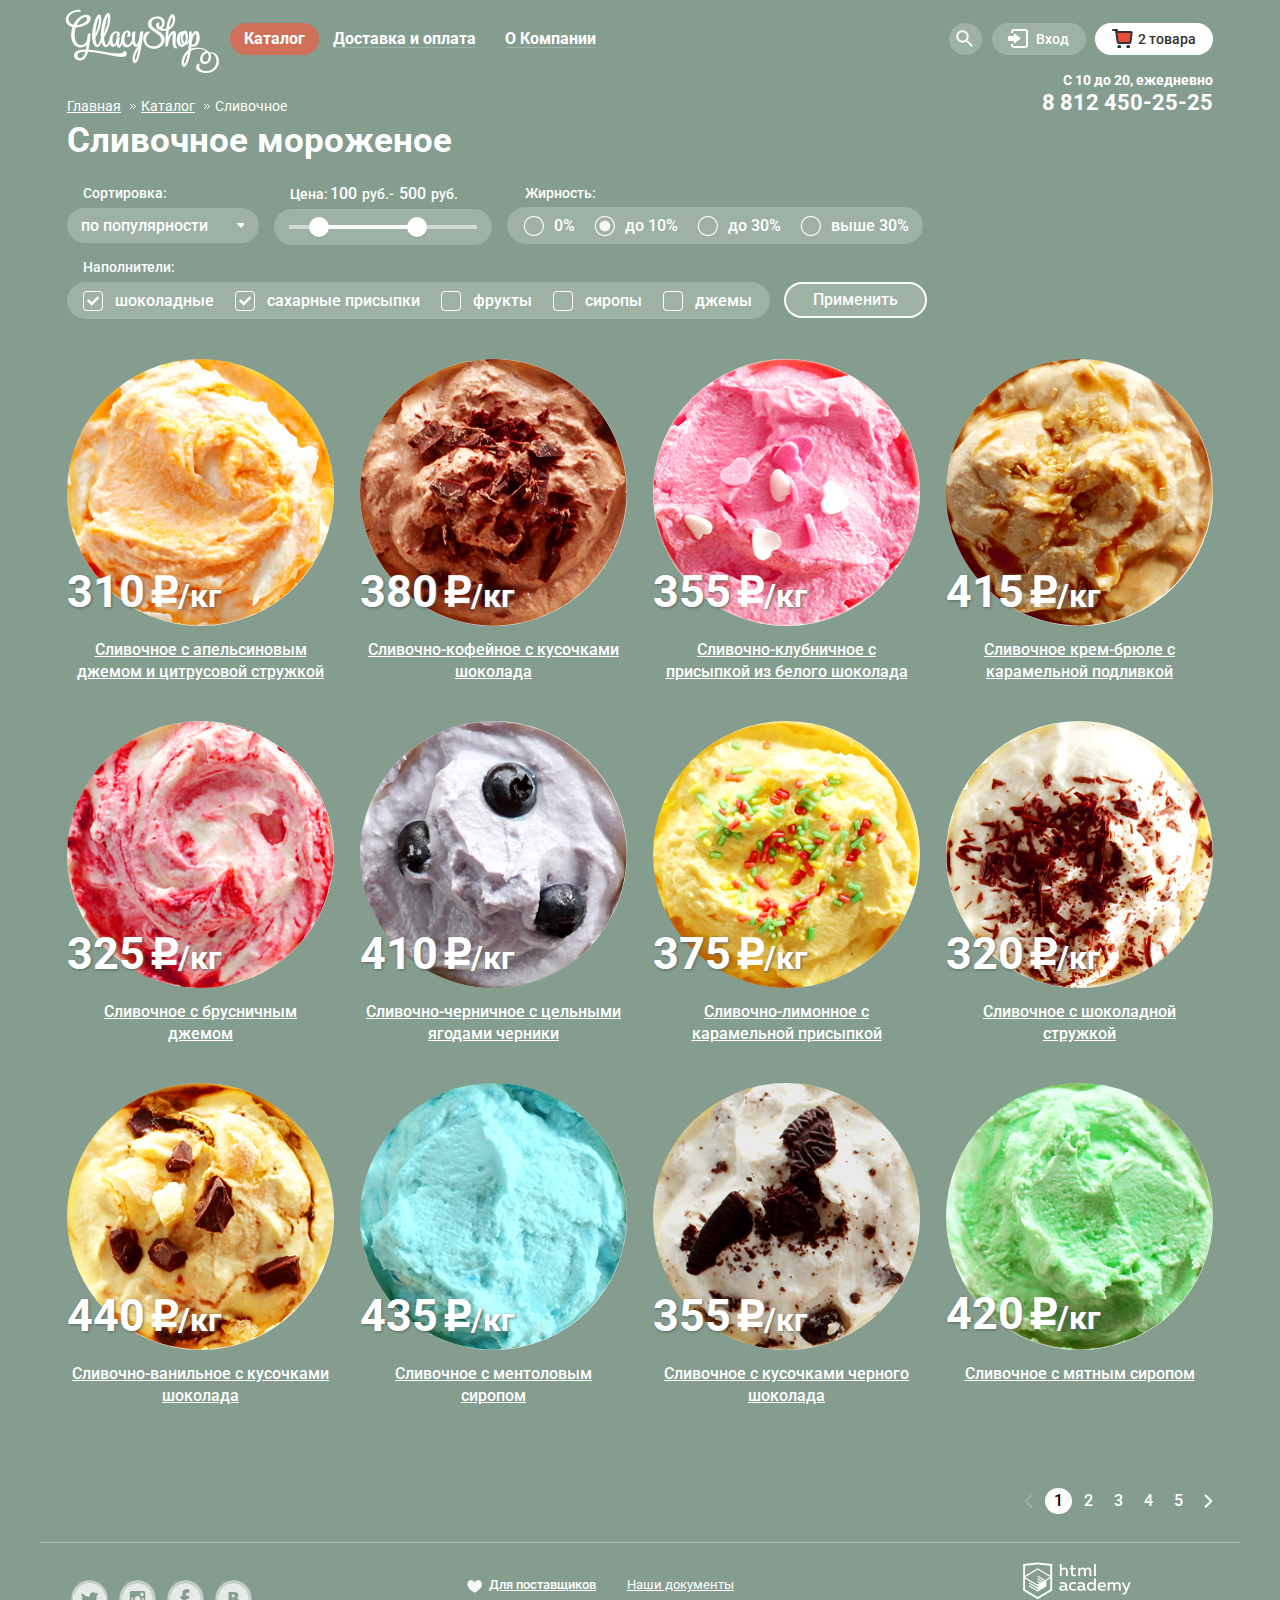
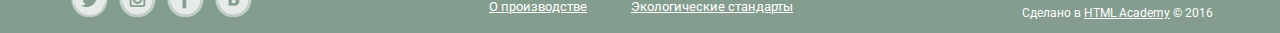
==== commit cb910364: "Подкорректировал в пикселе перфекте" ====
--- a/catalog.html
+++ b/catalog.html
@@ -145,9 +145,7 @@
 				<div class="case-catalog clearfix">
 					<div class="ice-cost-catalog">
 						<img src="img/ice_1.jpg" width="267" height="267" class="big-ice" alt="Сливочное с апельсиновым джемом и цитрусовой стружкой">
-						<span class="cost">
-							310<span class="weight"><img src="img/rur.png" width="27" height="32" alt="Символ рубля">/кг</span>
-						</span>
+						<span class="cost">310<span class="weight"><img src="img/rur.png" width="27" height="32" alt="Символ рубля">/кг</span></span>
 						<a class="specification" href="#">Сливочное с апельсиновым джемом и цитрусовой стружкой</a>
 					</div>
 					<div class="btn-hover-shadow">	
@@ -157,9 +155,7 @@
 				<div class="case-catalog">
 					<div class="ice-cost-catalog">
 						<img src="img/ice_2.jpg" width="267" height="267" class="big-ice" alt="Сливочно-кофейное с кусочками шоколада">
-						<span class="cost">
-							380<span class="weight"><img src="img/rur.png" width="27" height="32" alt="Символ рубля">/кг</span>
-						</span>
+						<span class="cost">380<span class="weight"><img src="img/rur.png" width="27" height="32" alt="Символ рубля">/кг</span></span>
 						<a class="specification" href="#">Сливочно-кофейное с кусочками шоколада</a>
 					</div>
 					<div class="btn-hover-shadow">
@@ -169,9 +165,7 @@
 				<div class="case-catalog">
 					<div class="ice-cost-catalog">
 						<img src="img/ice_3.jpg" width="267" height="267" class="big-ice" alt="Сливочно-клубничное с присыпкой из белого шоколада">
-						<span class="cost">
-							355<span class="weight"><img src="img/rur.png" width="27" height="32" alt="Символ рубля">/кг</span>
-						</span>
+						<span class="cost">355<span class="weight"><img src="img/rur.png" width="27" height="32" alt="Символ рубля">/кг</span></span>
 						<a class="specification" href="#">Сливочно-клубничное с присыпкой из белого шоколада</a>
 					</div>
 					<div class="btn-hover-shadow">
@@ -181,9 +175,7 @@
 				<div class="case-catalog">
 					<div class="ice-cost-catalog">
 						<img src="img/ice_4.jpg" width="267" height="267" class="big-ice" alt="Сливочное крем-брюле с карамельной подливкой">
-						<span class="cost">
-							415<span class="weight"><img src="img/rur.png" width="27" height="32" alt="Символ рубля">/кг</span>
-						</span>
+						<span class="cost">415<span class="weight"><img src="img/rur.png" width="27" height="32" alt="Символ рубля">/кг</span></span>
 						<a class="specification" href="#">Сливочное крем-брюле с карамельной подливкой</a>
 					</div>
 						<div class="btn-hover-shadow">
@@ -193,9 +185,7 @@
 				<div class="case-catalog">
 					<div class="ice-cost-catalog">
 						<img src="img/ice_5.jpg" width="267" height="267" class="big-ice" alt="Сливочное с брусничным джемом">
-						<span class="cost">
-							325<span class="weight"><img src="img/rur.png" width="27" height="32" alt="Символ рубля">/кг</span>
-						</span>
+						<span class="cost">325<span class="weight"><img src="img/rur.png" width="27" height="32" alt="Символ рубля">/кг</span></span>
 						<a class="specification" href="#">Сливочное с брусничным джемом</a>
 					</div>
 					<div class="btn-hover-shadow">
@@ -205,9 +195,7 @@
 				<div class="case-catalog">
 					<div class="ice-cost-catalog">
 						<img src="img/ice_6.jpg" width="267" height="267" class="big-ice" alt="Сливочно-черничное с цельными ягодами черники">
-						<span class="cost">
-							410<span class="weight"><img src="img/rur.png" width="27" height="32" alt="Символ рубля">/кг</span>
-						</span>
+						<span class="cost">410<span class="weight"><img src="img/rur.png" width="27" height="32" alt="Символ рубля">/кг</span></span>
 						<a class="specification" href="#">Сливочно-черничное с цельными ягодами черники</a>
 					</div>
 					<div class="btn-hover-shadow">
@@ -217,9 +205,7 @@
 				<div class="case-catalog">
 					<div class="ice-cost-catalog">
 						<img src="img/ice_7.jpg" width="267" height="267" class="big-ice" alt="Сливочно-лимонное с карамельной присыпкой">
-						<span class="cost">
-							375<span class="weight"><img src="img/rur.png" width="27" height="32" alt="Символ рубля">/кг</span>
-						</span>
+						<span class="cost">375<span class="weight"><img src="img/rur.png" width="27" height="32" alt="Символ рубля">/кг</span></span>
 						<a class="specification" href="#">Сливочно-лимонное с карамельной присыпкой</a>
 					</div>
 					<div class="btn-hover-shadow">
@@ -229,9 +215,7 @@
 				<div class="case-catalog">
 					<div class="ice-cost-catalog">
 						<img src="img/ice_8.jpg" width="267" height="267" class="big-ice" alt="Сливочное с шоколадной стружкой">
-						<span class="cost">
-							320<span class="weight"><img src="img/rur.png" width="27" height="32" alt="Символ рубля">/кг</span>
-						</span>
+						<span class="cost">320<span class="weight"><img src="img/rur.png" width="27" height="32" alt="Символ рубля">/кг</span></span>
 						<a class="specification" href="#">Сливочное с шоколадной стружкой</a>
 					</div>
 					<div class="btn-hover-shadow">
@@ -241,9 +225,7 @@
 				<div class="case-catalog">
 					<div class="ice-cost-catalog">
 						<img src="img/ice_9.jpg" width="267" height="267" class="big-ice" alt="Сливочно-ванильное с кусочками шоколада">
-						<span class="cost">
-							440<span class="weight"><img src="img/rur.png" width="27" height="32" alt="Символ рубля">/кг</span>
-						</span>
+						<span class="cost">440<span class="weight"><img src="img/rur.png" width="27" height="32" alt="Символ рубля">/кг</span></span>
 						<a class="specification" href="#">Сливочно-ванильное с кусочками шоколада</a>
 					</div>
 					<div class="btn-hover-shadow">
@@ -253,9 +235,7 @@
 				<div class="case-catalog">
 					<div class="ice-cost-catalog">
 						<img src="img/ice_10.jpg" width="267" height="267" class="big-ice" alt="Сливочное с ментоловым сиропом">
-						<span class="cost">
-							435<span class="weight"><img src="img/rur.png" width="27" height="32" alt="Символ рубля">/кг</span>
-						</span>
+						<span class="cost">435<span class="weight"><img src="img/rur.png" width="27" height="32" alt="Символ рубля">/кг</span></span>
 						<a class="specification" href="#">Сливочное с ментоловым сиропом</a>
 					</div>
 					<div class="btn-hover-shadow">
@@ -265,9 +245,7 @@
 				<div class="case-catalog">
 					<div class="ice-cost-catalog">
 						<img src="img/ice_11.jpg" width="267" height="267" class="big-ice" alt="Сливочное с кусочками черного шоколада">
-						<span class="cost">
-							355<span class="weight"><img src="img/rur.png" width="27" height="32" alt="Символ рубля">/кг</span>
-						</span>
+						<span class="cost">355<span class="weight"><img src="img/rur.png" width="27" height="32" alt="Символ рубля">/кг</span></span>
 						<a class="specification" href="#">Сливочное с кусочками черного шоколада</a>
 					</div>
 					<div class="btn-hover-shadow">
@@ -277,9 +255,7 @@
 				<div class="case-catalog">
 					<div class="ice-cost-catalog">
 						<img src="img/ice_12.jpg" width="267" height="267" class="big-ice" alt="Сливочное с мятным сиропом">
-						<span class="cost">
-							420<span class="weight"><img src="img/rur.png" width="27" height="32" alt="Символ рубля">/кг</span>
-						</span>
+						<span class="cost">420<span class="weight"><img src="img/rur.png" width="27" height="32" alt="Символ рубля">/кг</span></span>
 						<a class="specification" href="#">Сливочное с мятным сиропом</a>
 					</div>
 					<div class="btn-hover-shadow">
@@ -289,7 +265,7 @@
 				<div class="catalog-pages">
 					<ul class="pages-ices">
 						<li><a class="prev disabled" href="#prev">Назад</a></li>
-						<li><a class="active-page hover" href="#">1</a></li>
+						<li><a class="active-page" href="#">1</a></li>
 						<li><a class="hover" href="#">2</a></li>
 						<li><a class="hover" href="#">3</a></li>
 						<li><a class="hover" href="#">4</a></li>
--- a/css/style.css
+++ b/css/style.css
@@ -218,7 +218,6 @@
 .active-page-index {
 	background-color: #fbded7;
 }
-	
 .user-block {
 	float: right;
 	max-width: 428px;
@@ -298,7 +297,7 @@
 	font-size: 14px;
 	line-height: 16px;
 	font-weight: 500;
-	color: #000000;
+	color: #323232;
 	font-family: "Roboto", "Tahoma", sans-serif;
 	vertical-align: top;	
 }
@@ -1151,13 +1150,7 @@
 	font-weight: 500;
 	font-family: "Roboto", "Tahoma", sans-serif;
 }
-.selection-ice .meaning {
-	font-size: 16px;
-	line-height: 18px;
-	color: #ffffff;
-	font-weight: 500;
-	font-family: "Roboto", "Tahoma", sans-serif;
-}
+
 	/*-- СОРТИРОВКА --*/
 .sorting {
 	float: left;
@@ -1170,8 +1163,8 @@
 }
 .sorting select {
 	width: 192px;
-	padding-left: 12px;
-	padding-top: 7px;
+	padding-left: 14px;
+	padding-top: 9px;
 	padding-bottom: 8px;
 	padding-right: 14px;
 	margin-top: 4px;
@@ -1180,29 +1173,39 @@
 	color: #ffffff;
 	font-weight: 500;
 	font-family: "Roboto", "Tahoma", sans-serif;
-	background: #9db1a5;
 	border-radius: 100px;
 	outline: none;
-	border: none;
+	border: none;	
+	-webkit-appearance: none; /*Removes default chrome and safari style*/
+	-moz-appearance: none; /* Removes Default Firefox style*/
+	appearance: none;
+	text-indent: 0.01px; /* Removes default arrow from firefox*/
+	text-overflow: ""; /*Removes default arrow from firefox*/
+	background: #9db1a5 url("../img/marker_wight.png") no-repeat;
+	background-position: 92% 15px; /*Position of the background-image*/
 }
 .sorting select:hover {
-	background: #ffffff;
+	background: #ffffff url("../img/marker_black.png") no-repeat;
+	background-position: 92% 15px;
 	color: #000000;
 	outline: none;
 	border: none;
 }
 .sorting select:active {
-	background: #ffffff;
+	background: #ffffff url("../img/marker_black.png") no-repeat;
+	background-position: 92% 15px;
 	color: #000000;
 	outline: none;
 	border: none;
 }
 .sorting select:focus {
-	background: #ffffff;
+	background: #ffffff url("../img/marker_black.png") no-repeat;
+	background-position: 92% 15px;
 	color: #000000;
 	outline: none;
 	border: none;
 }/*-- /СОРТИРОВКА --*/
+	
 	/*-- ФИЛЬТРЫ --*/
 .price-ice {
 	float: left;
@@ -1277,6 +1280,13 @@
 	width: 415px;
 	height: 57px;
 }
+.radiobox .meaning {
+	font-size: 16px;
+	line-height: 18px;
+	color: #ffffff;
+	font-weight: 500;
+	font-family: "Roboto", "Tahoma", sans-serif;
+}
 .fatness span {
 	margin-left: 18px;
 	font-size: 14px;
@@ -1301,12 +1311,12 @@
 .radiobox input[type="radio"] + label {
 	position: relative;
 	padding-left: 31px;
-	line-height: 20px;
+	line-height: 18px;
 	font-size: 16px;
 	display: inline-block;
 	vertical-align: top;
 	cursor: pointer;
-	margin-top: 11px;
+	margin-top: 10px;
 	margin-right: 15px;
 }
 .radiobox input[type="radio"] + label:last-child {
@@ -1338,6 +1348,13 @@
 	margin-right: 14px;
 	margin-top: 17px;
 }
+.checkbox .meaning {
+	font-size: 16px;
+	line-height: 18px;
+	color: #ffffff;
+	font-weight: 500;
+	font-family: "Roboto", "Tahoma", sans-serif;
+}
 .fillers span {
 	margin-left: 16px;
 }
@@ -1392,14 +1409,14 @@
 	margin-top: 43px;
 	display: inline-block;
 	vertical-align: top;
-	padding: 8px 27px;
+	padding: 7px 27px;
 	text-decoration: none;
-	border: 2px solid #ffffff;
+	border: 2px solid #fcfcfc;
 	border-radius: 100px;
 	text-align: center;
 	font-size: 16px;
 	line-height: 18px;
-	color: #ffffff;
+	color: #fcfcfc;
 	font-weight: 500;
 	font-family: "Roboto", "Tahoma", sans-serif;
 	background: #9db1a5;
@@ -1452,6 +1469,9 @@
 	text-shadow: 1px 1px 3px #5a6762;
 	cursor: pointer;
 }
+.case-catalog:nth-child(12) .cost {
+	bottom: 44px;
+}
 .goods .weight {
 	font-size: 32px;
 	line-height: 45px;
@@ -1533,7 +1553,7 @@
 	/*-- ПЕРЕКЛЮЧАТЕЛЬ СТРАНИЦ --*/
 .goods .catalog-pages {
 	float: right;
-	margin-top: 52px;
+	margin-top: 71px;
 }
 .pages-ices {
 	margin: 0;
@@ -1564,7 +1584,7 @@
 	color: #000000;
 }
 .catalog-pages  .hover:hover {
-	color: #000000;
+	color: #ffffff;
 	background: #9db1a5;
 }
 .prev {
@@ -1584,6 +1604,7 @@
 	padding-top: 19px;
 	border-top: 1px solid #a9bbb1;
 }
+	
 	/*-- СОЦИАЛЬНЫЕ КНОПКИ --*/
 .footer-social {
 	float: left;
@@ -1665,10 +1686,13 @@
 	display: block;
 	padding-left: 22px;
 	font-size: 13px;
-	line-height: 18px;
-	color: #ffffff;
-	font-weight: 400;
-	font-family: "Roboto", "Tahoma", sans-serif;
+	line-height: 16px;
+	color: #ffffff;
+	font-weight: 400;
+	font-family: "Roboto", "Tahoma", sans-serif;
+}
+.footer-main li:first-child a {
+	font-weight: 500;
 }
 .footer-main li:nth-child(2)  a  {
 	padding-right: 0px;
@@ -1706,9 +1730,9 @@
 }
 .footer-copyright p {
 	margin-left: 30px;
-	margin-top: -4px;
+	margin-top: -2px;
 	font-size: 12px;
-	line-height: 18px;
+	line-height: 16px;
 	color: #fefefe;
 	font-weight: 400;
 	font-family: "Roboto", "Tahoma", sans-serif;
@@ -1716,7 +1740,7 @@
 }
 .footer-copyright a {
 	font-size: 12px;
-	line-height: 18px;
+	line-height: 16px;
 	color: #fefefe;
 	font-weight: 400;
 	font-family: "Roboto", "Tahoma", sans-serif;
@@ -1892,7 +1916,7 @@
 	color: #999999;
 	font-weight: 400;
 	font-family: "Roboto", "Tahoma", sans-serif;
-	z-index: 12;
+	z-index: 30;
 }
 .btn-modal-feedback-close {
 	position: absolute;
@@ -1906,27 +1930,15 @@
 	cursor: pointer;
 	outline: none;
 }
-.btn-modal-feedback-close::before,
-.btn-modal-feedback-close::after {
+.btn-modal-feedback-close::before {
 	content: "";
+	display: block;
+	width: 18px;
+	height: 17px;
+	background: transparent url("../img/close_feedback.png") no-repeat;
 	position: absolute;
 	top: 7px;
 	left: 1px;
-	width: 17px;
-	height: 1px;
-	background-color: #000000;
-	border-radius: 1px;
-	font-size: 24px;
-	line-height: 28px;
-	color: #000000;
-	font-weight: 400;
-	font-family: "Roboto", "Tahoma", sans-serif;
-}
-.btn-modal-feedback-close::before {
-	transform: rotate(45deg);
-}
-.btn-modal-feedback-close::after {
-	transform: rotate(-45deg);
 }
 .modal-feedback h2 {
 	margin-top: 18px;
@@ -2035,6 +2047,7 @@
 	90%		{transform: translateX(-10px);}
 	100%	{transform: translateX(0);}
 }
+	
 	/*-- ФОРМА НАЛИЧИЯ ТОВАРА В КОРЗИНЕ--*/
 .order-in-basket {
 	position: absolute;
@@ -2144,7 +2157,7 @@
 	font-family: "Roboto", "Tahoma", sans-serif;
 }
 	
-	/*-- КАРТА --*/
+	/*-- КАРТА И ОВЕРЛЭЙ ОБРАТНОЙ СВЯЗИ--*/
 .modal-map {
 	position: fixed;
 	top: 50%;
@@ -2163,7 +2176,7 @@
 	position: fixed;
 	top: 0;
 	left: 0;
-	z-index: 13;
+	z-index: 25;
 	width: 100%;
 	height: 100%;
 	background: rgba(0, 0, 0, 0.5);
@@ -2171,4 +2184,17 @@
 .modal-content-show {
 	display: block;
 	animation: bonuce 0.6s;
+}
+.feedback-overlay {
+	display: none;
+	position: fixed;
+	top: 0;
+	left: 0;
+	z-index: 30;
+	width: 100%;
+	height: 100%;
+	background: rgba(0, 0, 0, 0.3);
+}
+.modal-feedback-overlay {
+	display: block;
 }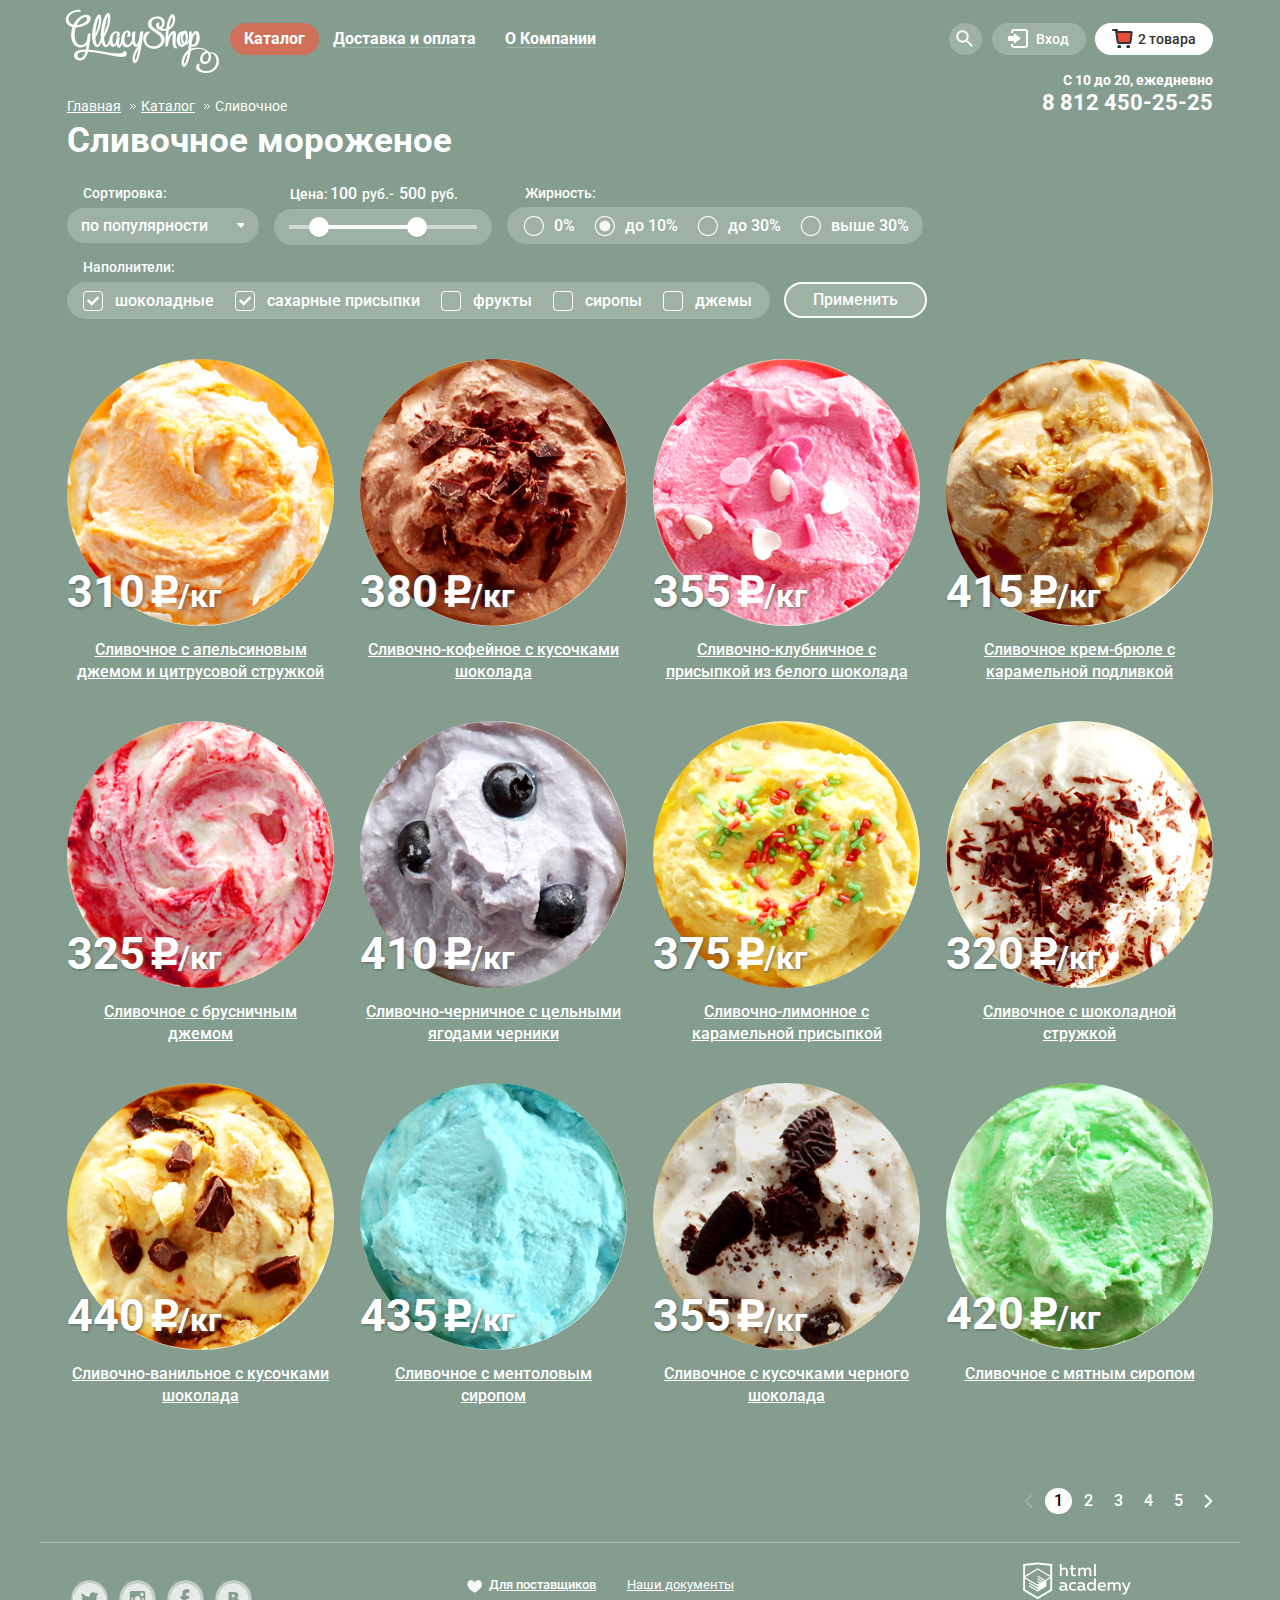
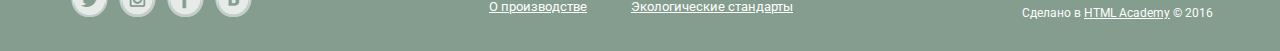
==== commit ee547142: "Исправлены Д25, 8, 10, 13, 15" ====
--- a/catalog.html
+++ b/catalog.html
@@ -1,11 +1,11 @@
 <!DOCTYPE html>
-<html lang="ru">
+<html lang="ru"><!--Пул реквест 12-->
   <head>
     <meta charset="utf-8">
     <title>Каталог товаров</title>
 	<link href="https://fonts.googleapis.com/css?family=Roboto:400,500,700&amp;subset=cyrillic" rel="stylesheet">
 	<link rel="stylesheet" href="css/normalize.css">
-	<link rel="stylesheet" type="text/css" href="css/style.css">
+	<link rel="stylesheet" type="text/css" href="css/style.min.css">
   </head>
   <body>
 <!--Блок шапки-->
@@ -262,17 +262,15 @@
 						<a class="btn-show-catalog" href="#">Быстрый просмотр</a>
 					</div>
 				</div>
-				<div class="catalog-pages">
-					<ul class="pages-ices">
-						<li><a class="prev disabled" href="#prev">Назад</a></li>
-						<li><a class="active-page" href="#">1</a></li>
-						<li><a class="hover" href="#">2</a></li>
-						<li><a class="hover" href="#">3</a></li>
-						<li><a class="hover" href="#">4</a></li>
-						<li><a class="hover" href="#">5</a></li>
-						<li><a class="next" href="#next">Вперёд</a></li>
-					</ul>
-				</div>
+				<ul class="pages-ices">
+					<li><a class="prev disabled" href="#prev">Назад</a></li>
+					<li><a class="active-page" href="#">1</a></li>
+					<li><a class="hover" href="#">2</a></li>
+					<li><a class="hover" href="#">3</a></li>
+					<li><a class="hover" href="#">4</a></li>
+					<li><a class="hover" href="#">5</a></li>
+					<li><a class="next" href="#next">Вперёд</a></li>
+				</ul>				
 		</div><!--/Блок ассортимента мороженных-->
 	</main>
 <!--Блок подвала-->
@@ -299,6 +297,6 @@
 			</section>
 		</div>
 	</footer><!--/Блок подвала-->
-	<script src="js/script.js"></script>
+	<script src="js/script.min.js"></script>
   </body>
 </html>--- a/css/style.min.css
+++ b/css/style.min.css
@@ -0,0 +1,2210 @@
+.main-nav>li a,body {
+    font-size: 16px;
+    color: #fff;
+    font-family: "Roboto","Tahoma",sans-serif
+}
+
+body {
+    min-width: 1200px;
+    background-color: #849d8f;
+    line-height: 22px;
+    font-weight: 400
+}
+
+.breadcrumbs a:active,.breadcrumbs a:hover,.catalog-ice-index a,.footer-contacts a:active,.footer-contacts a:hover,.footer-copyright a:hover,.footer-main a:active,.footer-main a:hover,.ice-cost-catalog a,.main a:active,.main a:hover {
+    color: #ffbc9e
+}
+
+.clearfix {
+    content: "";
+    display: table;
+    clear: both
+}
+
+.container {
+    position: relative;
+    width: 1146px;
+    margin: 0 auto;
+    padding: 0 27px
+}
+
+.container-map {
+    width: 1146px;
+    margin: 0 auto;
+    padding: 0
+}
+
+.main-header {
+    min-height: 79px
+}
+
+.header-logo {
+    float: left;
+    width: 153px;
+    min-height: 64px;
+    margin: 9px 12px 0 -2px
+}
+
+.main-navigation {
+    float: left;
+    width: 600px;
+    min-height: 64px;
+    margin-top: 9px;
+    margin-bottom: 6px
+}
+
+.main-nav {
+    list-style: none;
+    margin: 0;
+    padding: 0;
+    min-height: 64px;
+    font-size: 0
+}
+
+.main-nav>li {
+    display: inline-block;
+    position: relative;
+    vertical-align: top
+}
+
+.main-nav>li a {
+    display: block;
+    padding: 7px 14px;
+    margin-top: 14px;
+    line-height: 18px;
+    font-weight: 700;
+    text-decoration: none
+}
+
+.main-nav>li:last-child a {
+    padding-left: 15px
+}
+
+.main-nav .active {
+    background: #d07058;
+    border-radius: 16px;
+    border-bottom: none
+}
+
+.main-nav .border-li-one-page:hover {
+    color: #000;
+    background-color: #fff;
+    border-radius: 20px
+}
+
+.main-nav .border-li-one-page:active {
+    background: -webkit-linear-gradient(top,#ededed 0%,#ededed 100%);
+    background: -moz-linear-gradient(top,#ededed 0%,#ededed 100%);
+    background: linear-gradient(to bottom,#ededed 0%,#ededed 100%);
+    box-shadow: inset 0 2px 2px #696969
+}
+
+.main-navigation .border-li-one::after,.main-navigation .border-li-tree::after,.main-navigation .border-li-two::after {
+    content: "";
+    position: absolute;
+    top: 38px;
+    margin-left: 14px;
+    width: 60px;
+    height: 1px;
+    background-color: #fff;
+    opacity: .2
+}
+
+.main-navigation .border-li-tree::after,.main-navigation .border-li-two::after {
+    width: 142px
+}
+
+.main-navigation .border-li-tree::after {
+    margin-left: 16px;
+    width: 90px
+}
+
+.sub-menu-catalog {
+    position: absolute;
+    left: -7px;
+    top: 51px;
+    display: none;
+    margin: 0;
+    padding: 0;
+    width: 143px;
+    list-style: none;
+    color: #000;
+    background: #f8f7f4;
+    border-radius: 5px;
+    z-index: 12
+}
+
+.main-nav>li:hover .sub-menu-catalog,.user-block .link-modal-search:hover .modal-search,.user-block .search:hover .modal-search {
+    display: block
+}
+
+.main-nav .sub-menu-catalog {
+    width: 143px;
+    list-style: none;
+    margin: 0;
+    padding: 0;
+    font-size: 0;
+    box-shadow: 0 20px 20px 0 rgba(0,0,0,.4)
+}
+
+.main-nav .sub-menu-catalog a {
+    display: block;
+    margin: 0;
+    padding: 9px 0 9px 14px;
+    font-size: 14px;
+    line-height: 16px;
+    font-weight: 400;
+    color: #000;
+    font-family: "Roboto","Tahoma",sans-serif;
+    text-decoration: none
+}
+
+.main-nav .sub-menu-catalog li:first-child a {
+    font-size: 16px;
+    line-height: 18px;
+    font-weight: 700;
+    color: #000;
+    font-family: "Roboto","Tahoma",sans-serif;
+    text-decoration: none;
+    border-bottom: 1px solid #d1d0ce
+}
+
+.main-nav .sub-menu-catalog li:first-child {
+    border: none;
+    padding: 0 7px
+}
+
+.main-nav .sub-menu-catalog li {
+    padding: 0 7px
+}
+
+.main-nav>.sub-menu-catalog a:active {
+    background-color: none;
+    border-radius: none
+}
+
+.active-page-index,.main-nav .sub-menu-catalog li:hover,.main-nav .sub-menu-catalog li:hover a {
+    background-color: #fbded7
+}
+
+.main-nav .sub-menu-catalog li:active a {
+    border: none;
+    box-shadow: none;
+    border-radius: none;
+    z-index: 12;
+    background-color: #f6b5a5
+}
+
+.main-nav .sub-menu-catalog li:active {
+    background-color: #f6b5a5
+}
+
+.sub-menu-catalog .active-page {
+    background-color: #d07058
+}
+
+.sub-menu-catalog .active-page a {
+    color: #fff
+}
+
+.user-block {
+    float: right;
+    max-width: 428px;
+    margin-top: 23px
+}
+
+.user-block .basket,.user-block .login {
+    position: relative;
+    display: inline-block;
+    padding: 8px 0;
+    vertical-align: top
+}
+
+.user-block .login {
+    text-decoration: none;
+    font-size: 14px;
+    line-height: 16px;
+    font-weight: 500;
+    color: #fff;
+    font-family: "Roboto","Tahoma",sans-serif
+}
+
+.user-block .basket {
+    margin: 0
+}
+
+.link-modal-basket,.link-modal-in,.link-modal-search,.user-block .basket {
+    text-decoration: none;
+    font-size: 14px;
+    line-height: 16px;
+    font-weight: 500;
+    color: #fff;
+    font-family: "Roboto","Tahoma",sans-serif
+}
+
+.link-modal-basket,.link-modal-in,.link-modal-search,.user-block .search {
+    position: relative;
+    display: inline-block;
+    vertical-align: top;
+    padding: 0;
+    margin: 0
+}
+
+.user-block .search {
+    padding: 8px 20px 8px 13px;
+    line-height: 16px;
+    font-weight: 500;
+    color: #fff;
+    font-family: "Roboto","Tahoma",sans-serif;
+    margin: 0 3px 0 0;
+    background: #9db1a5;
+    border-radius: 100%
+}
+
+.user-block .login {
+    padding-left: 44px;
+    padding-right: 17px;
+    background: #9db1a5;
+    border-radius: 18px;
+    margin: 0 5px 0 3px
+}
+
+.user-block .basket {
+    padding-left: 45px;
+    padding-right: 33px;
+    background: #9db1a5;
+    border-radius: 100px
+}
+
+.user-block .basket-bye-ice {
+    position: relative;
+    display: inline-block;
+    margin: 0;
+    padding: 8px 17px 8px 43px;
+    background: #fff;
+    border-radius: 100px;
+    text-decoration: none;
+    font-size: 14px;
+    line-height: 16px;
+    font-weight: 500;
+    color: #323232;
+    font-family: "Roboto","Tahoma",sans-serif;
+    vertical-align: top
+}
+
+.user-block .search {
+    font-size: 0;
+    height: 16px
+}
+
+.user-block .search::after {
+    content: "";
+    position: absolute;
+    top: -1px;
+    left: -1px;
+    width: 33px;
+    height: 33px;
+    background: url(../img/loupe.png) no-repeat;
+    background-position: center;
+    border-radius: 100%
+}
+
+.user-block .search:hover::after {
+    background: url(../img/search_black.png) no-repeat;
+    background-position: center
+}
+
+.user-block .login:hover,.user-block .search:hover {
+    background-color: #fff;
+    color: #000
+}
+
+.user-block .basket::after,.user-block .login::after {
+    content: "";
+    position: absolute;
+    top: 6px;
+    width: 21px;
+    height: 19px
+}
+
+.user-block .login::after {
+    background: url(../img/to_in.png) no-repeat;
+    left: 16px
+}
+
+.user-block .login:hover::after {
+    background: url(../img/to_in_black.png) no-repeat
+}
+
+.link-modal-in:hover .modal-in {
+    display: block
+}
+
+.user-block .basket::after {
+    left: 17px;
+    background: url(../img/basket_empty.png) no-repeat
+}
+
+.user-block .basket-bye-ice::after,.user-block .basket:hover::after {
+    background: url(../img/basket_full.png) no-repeat
+}
+
+.user-block .basket:hover {
+    background-color: #fff;
+    border-radius: 16px;
+    color: #000
+}
+
+.user-block .basket-bye-ice::after {
+    content: "";
+    position: absolute;
+    top: 6px;
+    left: 17px;
+    width: 21px;
+    height: 19px
+}
+
+.link-modal-basket:hover .order-in-basket {
+    display: block
+}
+
+.timework-tel {
+    position: absolute;
+    right: 27px;
+    top: 78px;
+    margin-top: -9px;
+    width: 175px;
+    text-align: right
+}
+
+.timework-tel .timework {
+    font-size: 14px;
+    line-height: 16px;
+    font-weight: 700;
+    color: #fff;
+    padding-left: 10px;
+    font-family: "Roboto","Tahoma",sans-serif
+}
+
+.bread-main-nav li,.bread-main-nav li a,.timework-tel .tel {
+    font-size: 22px;
+    line-height: 24px;
+    font-weight: 700;
+    color: #fff;
+    font-family: "Roboto","Tahoma",sans-serif
+}
+
+.breadcrumbs {
+    width: 300px
+}
+
+.bread-main-nav {
+    list-style: none;
+    padding: 0;
+    margin: 19px 0 0
+}
+
+.bread-main-nav li,.bread-main-nav li a {
+    font-size: 14px;
+    line-height: 16px;
+    font-weight: 400
+}
+
+.bread-main-nav li {
+    vertical-align: top;
+    display: inline-block
+}
+
+.bread-main-nav li a {
+    position: relative;
+    display: block;
+    padding-right: 16px
+}
+
+.bread-main-nav li:last-child a {
+    text-decoration: none
+}
+
+.bread-main-nav a::after {
+    content: "";
+    position: absolute;
+    top: 4px;
+    right: 0;
+    width: 9px;
+    height: 9px;
+    background: url(../img/arrow_s_right.png) no-repeat
+}
+
+.bread-main-nav li:last-child a::after {
+    content: none
+}
+
+.choice-ice h2 {
+    font-size: 60px;
+    line-height: 60px;
+    color: #fff;
+    font-weight: 700;
+    font-family: "Roboto","Tahoma",sans-serif;
+    background-color: #849d8f
+}
+
+body .input-invisible {
+    display: none
+}
+
+.site-wrapper::after,.site-wrapper::before {
+    content: "";
+    visibility: hidden
+}
+
+.site-wrapper::before {
+    background-image: url(../img/advertising_2.png)
+}
+
+.site-wrapper::after {
+    background-image: url(../img/advertising_3.png)
+}
+
+.site-wrapper {
+    min-width: 1146px;
+    min-height: 2416px;
+    background-repeat: no-repeat;
+    background-position: top center;
+    transition: background-image .5s ease,background-color .5s ease
+}
+
+.slider {
+    position: relative;
+    padding-top: 312px;
+    text-align: center;
+    color: #fff
+}
+
+.slide {
+    display: none
+}
+
+.slide-btn,.slide-title {
+    font-family: "Roboto","Tahoma",sans-serif
+}
+
+.slide-title {
+    width: 700px;
+    margin: 0 auto 30px;
+    font-weight: 700;
+    font-size: 60px;
+    line-height: 60px
+}
+
+.slide-btn {
+    display: inline-block;
+    padding: 10px 40px;
+    margin-bottom: 42px;
+    font-weight: 600;
+    font-size: 32px;
+    line-height: 44px;
+    vertical-align: top;
+    color: #fff;
+    text-decoration: none;
+    text-shadow: 0 2px 5px rgba(160,32,11,.76);
+    background: #f26843;
+    background: -webkit-linear-gradient(top,#f26843 0%,#e74a35 100%);
+    background: -moz-linear-gradient(top,#f26843 0%,#e74a35 100%);
+    background: linear-gradient(to bottom,#f26843 0%,#e74a35 100%);
+    border-radius: 100px;
+    box-shadow: 0 2px 2px rgba(172,16,0,.64)
+}
+
+.slide-btn:hover {
+    background: -webkit-linear-gradient(top,#f58669 0%,#ec6f5e 100%);
+    background: -moz-linear-gradient(top,#f58669 0%,#ec6f5e 100%);
+    background: linear-gradient(to bottom,#f58669 0%,#ec6f5e 100%);
+    box-shadow: 0 2px 2px #ac1000
+}
+
+.slide-btn:active {
+    background: -webkit-linear-gradient(top,#d84732 0%,#e1613e 100%);
+    background: -moz-linear-gradient(top,#d84732 0%,#e1613e 100%);
+    background: linear-gradient(to bottom,#d84732 0%,#e1613e 100%);
+    box-shadow: inset 0 2px 2px #ac1000
+}
+
+.slider-controls {
+    position: absolute;
+    bottom: 63px;
+    left: 0;
+    z-index: 20;
+    font-size: 0
+}
+
+.slider-controls label {
+    display: inline-block;
+    width: 17px;
+    height: 17px;
+    margin-right: 8px;
+    vertical-align: top;
+    background-color: transparent;
+    border: 2px solid #fff;
+    border-radius: 50%;
+    cursor: pointer
+}
+
+.slider-controls label:hover {
+    background-color: #b2c1b7
+}
+
+.slider-controls label:active {
+    background-color: #fff
+}
+
+.btn-radio-one:checked~.site-wrapper .slide-one,.btn-radio-three:checked~.site-wrapper .slide-three,.btn-radio-two:checked~.site-wrapper .slide-two {
+    display: block
+}
+
+.btn-radio-one:checked~.site-wrapper {
+    background-color: #849d8f;
+    background-image: url(../img/advertising_1.png)
+}
+
+.btn-radio-two:checked~.site-wrapper {
+    background-color: #8996a6;
+    background-image: url(../img/advertising_2.png)
+}
+
+.btn-radio-three:checked~.site-wrapper {
+    background-color: #9d8b84;
+    background-image: url(../img/advertising_3.png)
+}
+
+.btn-radio-one:checked~.site-wrapper label[for=btn-one],.btn-radio-three:checked~.site-wrapper label[for=btn-three],.btn-radio-two:checked~.site-wrapper label[for=btn-two] {
+    background-color: #fff
+}
+
+.promo-action {
+    float: left;
+    width: 519px;
+    margin-right: 26px;
+    border-radius: 15px;
+    padding: 15px 21px 23px 20px
+}
+
+.checkbox input[type=checkbox]+label:last-child,.promo-action:last-child,.radiobox input[type=radio]+label:last-child {
+    margin-right: 0
+}
+
+.promo .promo-action:first-child {
+    background: #631424 url(../img/promo_raspberries.jpg) no-repeat
+}
+
+.promo .promo-action:last-child {
+    background: #3d2419 url(../img/promo_choko.jpg) no-repeat
+}
+
+.promo-action span {
+    display: block;
+    margin: 0;
+    padding: 0;
+    font-size: 35px;
+    line-height: 41px;
+    color: #fff;
+    font-weight: 700;
+    font-family: "Roboto","Tahoma",sans-serif
+}
+
+.promo-action .btn-want-choco,.promo-action .btn-want-jam,.promo-action p {
+    font-size: 18px;
+    color: #fff;
+    font-weight: 700;
+    font-family: "Roboto","Tahoma",sans-serif
+}
+
+.promo-action p {
+    margin: 15px 0 0;
+    display: block;
+    padding: 0;
+    line-height: 22px
+}
+
+.promo-action .btn-want-choco,.promo-action .btn-want-jam {
+    display: inline-block;
+    float: right;
+    width: 165px;
+    margin-top: 43px;
+    padding: 12px 0;
+    text-align: center;
+    line-height: 24px;
+    vertical-align: top;
+    text-decoration: none;
+    text-shadow: 0 2px 5px rgba(160,32,11,.76);
+    background: #f26843;
+    background: -webkit-linear-gradient(top,#f26843 0%,#e74a35 100%);
+    background: -moz-linear-gradient(top,#f26843 0%,#e74a35 100%);
+    background: linear-gradient(to bottom,#f26843 0%,#e74a35 100%);
+    border-radius: 100px;
+    box-shadow: 0 2px 2px rgba(172,16,0,.64)
+}
+
+.promo-action .btn-want-jam:hover {
+    background: -webkit-linear-gradient(top,#f58669 0%,#ec6f5e 100%);
+    background: -moz-linear-gradient(top,#f58669 0%,#ec6f5e 100%);
+    background: linear-gradient(to bottom,#f58669 0%,#ec6f5e 100%);
+    box-shadow: 0 2px 2px #ac1000
+}
+
+.promo-action .btn-want-jam:active {
+    background: -webkit-linear-gradient(top,#d84732 0%,#e1613e 100%);
+    background: -moz-linear-gradient(top,#d84732 0%,#e1613e 100%);
+    background: linear-gradient(to bottom,#d84732 0%,#e1613e 100%);
+    box-shadow: inset 0 2px 2px #ac1000
+}
+
+.promo-action .btn-want-choco {
+    width: 189px;
+    margin-top: 42px
+}
+
+.promo-action .btn-want-choco:hover {
+    background: -webkit-linear-gradient(top,#f58669 0%,#ec6f5e 100%);
+    background: -moz-linear-gradient(top,#f58669 0%,#ec6f5e 100%);
+    background: linear-gradient(to bottom,#f58669 0%,#ec6f5e 100%);
+    box-shadow: 0 2px 2px #ac1000
+}
+
+.promo-action .btn-want-choco:active {
+    background: -webkit-linear-gradient(top,#d84732 0%,#e1613e 100%);
+    background: -moz-linear-gradient(top,#d84732 0%,#e1613e 100%);
+    background: linear-gradient(to bottom,#d84732 0%,#e1613e 100%);
+    box-shadow: inset 0 2px 2px #ac1000
+}
+
+.catalog {
+    margin-top: 34px
+}
+
+.catalog-ice-index {
+    position: relative
+}
+
+.catalog .catalog-ice {
+    float: left;
+    width: 293px;
+    margin-right: 13px;
+    margin-left: -13px;
+    margin-bottom: 40px;
+    padding-top: 6px;
+    border-top-right-radius: 7px;
+    border-top-left-radius: 7px;
+    text-align: center
+}
+
+.catalog-ice .tag {
+    position: absolute
+}
+
+.catalog .catalog-ice:nth-child(4n) {
+    margin-right: -13px
+}
+
+.catalog-ice .big-ice {
+    border-radius: 50%
+}
+
+.catalog-ice .cost {
+    position: absolute;
+    bottom: 64px;
+    left: 13px;
+    text-align: left;
+    font-size: 45px;
+    line-height: 45px;
+    font-weight: 700;
+    text-shadow: 0 1px 3px rgba(49,50,53,.5);
+    text-shadow: 1px 1px 3px #5a6762;
+    cursor: pointer
+}
+
+.catalog-ice .cost,.catalog-ice .specification,.catalog-ice .weight {
+    color: #fff;
+    font-family: "Roboto","Tahoma",sans-serif
+}
+
+.catalog-ice .weight {
+    text-shadow: 1px 1px 3px #5a6762;
+    margin-left: 6px;
+    cursor: pointer;
+    font-size: 32px;
+    line-height: 45px;
+    font-weight: 700
+}
+
+.catalog-ice .specification {
+    display: block;
+    padding-left: 18px;
+    padding-right: 18px;
+    margin-top: 6px;
+    text-align: center;
+    font-size: 16px;
+    line-height: 22px;
+    font-weight: 500;
+    text-decoration: underline
+}
+
+.catalog-ice .btn-hover-shadow {
+    position: absolute;
+    width: 293px;
+    height: 57px;
+    padding-top: 20px;
+    background-color: rgba(167,184,173,.3);
+    border-bottom-right-radius: 7px;
+    border-bottom-left-radius: 7px;
+    display: none;
+    z-index: 12
+}
+
+.catalog-ice .btn-show-catalog {
+    width: 168px;
+    padding: 10px 16px;
+    text-align: center;
+    font-size: 18px;
+    line-height: 24px;
+    color: #fff;
+    font-weight: 700;
+    font-family: "Roboto","Tahoma",sans-serif;
+    text-decoration: none;
+    text-shadow: 0 2px 5px rgba(160,32,11,.76);
+    background: #f26843;
+    background: -webkit-linear-gradient(top,#f26843 0%,#e74a35 100%);
+    background: -moz-linear-gradient(top,#f26843 0%,#e74a35 100%);
+    background: linear-gradient(to bottom,#f26843 0%,#e74a35 100%);
+    border-radius: 100px;
+    box-shadow: 0 2px 2px rgba(172,16,0,.64)
+}
+
+.catalog .catalog-ice:hover,.catalog-ice:hover .btn-hover-shadow {
+    background-color: rgba(167,184,173,.3)
+}
+
+.catalog-ice:hover .btn-hover-shadow {
+    display: block
+}
+
+.catalog .btn-show-catalog:hover {
+    background: -webkit-linear-gradient(top,#f58669 0%,#ec6f5e 100%);
+    background: -moz-linear-gradient(top,#f58669 0%,#ec6f5e 100%);
+    background: linear-gradient(to bottom,#f58669 0%,#ec6f5e 100%);
+    box-shadow: 0 2px 2px #ac1000
+}
+
+.catalog .btn-show-catalog:active {
+    background: -webkit-linear-gradient(top,#d84732 0%,#e1613e 100%);
+    background: -moz-linear-gradient(top,#d84732 0%,#e1613e 100%);
+    background: linear-gradient(to bottom,#d84732 0%,#e1613e 100%);
+    box-shadow: inset 0 2px 2px #ac1000
+}
+
+.description {
+    width: 1116px;
+    background: #eadcc0 url(../img/wafer.jpg) no-repeat;
+    padding: 24px 10px 10px 20px;
+    border-radius: 15px
+}
+
+.description .about {
+    width: 1050px;
+    margin: 0
+}
+
+.description .make {
+    float: left;
+    width: 545px;
+    min-height: 189px;
+    margin-top: 22px
+}
+
+.description .delivery {
+    float: left;
+    width: 520px;
+    min-height: 180px;
+    margin-top: 6px;
+    margin-left: 21px
+}
+
+.description .about span,.make p {
+    font-size: 24px;
+    line-height: 30px;
+    color: #323232;
+    font-weight: 500;
+    font-family: "Roboto","Tahoma",sans-serif
+}
+
+.description .letter-spacing {
+    letter-spacing: 1px
+}
+
+.make p {
+    position: relative;
+    display: inline-block;
+    width: 477px;
+    padding-left: 57px;
+    margin-top: 0;
+    margin-bottom: 0;
+    font-size: 16px;
+    line-height: 22px;
+    font-weight: 400
+}
+
+.make p:first-child {
+    margin-bottom: 21px
+}
+
+.make p:first-child::after {
+    content: "";
+    position: absolute;
+    top: -12px;
+    left: 0;
+    width: 49px;
+    height: 49px;
+    background: url(../img/ice.png) no-repeat
+}
+
+.description .make p:nth-child(2)::after {
+    content: "";
+    position: absolute;
+    top: -12px;
+    left: 0;
+    width: 49px;
+    height: 49px;
+    background: url(../img/leaf.png) no-repeat
+}
+
+.delivery p {
+    position: relative;
+    display: inline-block;
+    width: 472px;
+    margin-left: 0;
+    padding-left: 57px;
+    margin-bottom: 0;
+    font-size: 16px;
+    line-height: 22px;
+    color: #323232;
+    font-weight: 400;
+    font-family: "Roboto","Tahoma",sans-serif
+}
+
+.description .delivery p:first-child {
+    margin-bottom: 5px
+}
+
+.description .delivery p:first-child::after {
+    content: "";
+    position: absolute;
+    top: -12px;
+    left: 0;
+    width: 49px;
+    height: 49px;
+    background: url(../img/cow.png) no-repeat
+}
+
+.description .delivery p:nth-child(2)::after {
+    content: "";
+    position: absolute;
+    top: -12px;
+    left: 0;
+    width: 49px;
+    height: 49px;
+    background: url(../img/thermometer.png) no-repeat
+}
+
+.news-sub {
+    width: 1146px;
+    margin-top: 39px;
+    margin-bottom: 40px
+}
+
+.news-sub .news {
+    float: left;
+    width: 520px;
+    padding: 23px 20px 80px;
+    border-radius: 15px;
+    background: #fbefed url(../img/news.jpg) no-repeat;
+    z-index: 1
+}
+
+.news-sub .news a,.news-sub .news p {
+    color: #323232;
+    font-family: "Roboto","Tahoma",sans-serif
+}
+
+.news-sub .news p {
+    margin: 0 0 5px;
+    font-size: 16px;
+    line-height: 22px;
+    font-weight: 500
+}
+
+.news-sub .news a {
+    display: inline-block;
+    width: 286px;
+    font-size: 24px;
+    line-height: 30px;
+    font-weight: 700
+}
+
+.news .letter-spacing {
+    letter-spacing: 2px
+}
+
+.news-sub .sub {
+    float: right;
+    width: 548px;
+    padding: 5px 6px;
+    background: #f8f7f4 url(../img/sub.jpg);
+    border-radius: 15px
+}
+
+.sub .white-layer {
+    float: left;
+    width: 518px;
+    height: 181px;
+    padding-top: 29px;
+    padding-left: 21px;
+    padding-right: 10px;
+    border-radius: 10px;
+    background: #f8f7f4;
+    z-index: 2
+}
+
+.news-sub .sub p,.sub .btn-send {
+    font-family: "Roboto","Tahoma",sans-serif
+}
+
+.news-sub .sub p {
+    margin: 0 0 35px;
+    font-size: 16px;
+    line-height: 22px;
+    color: #5a5a5a;
+    font-weight: 400
+}
+
+.news-sub .sub form {
+    margin-right: 0
+}
+
+.sub input {
+    width: 353px;
+    margin-right: 7px;
+    padding-left: 13px;
+    height: 42px;
+    border-radius: 5px;
+    border: 1px solid #d3d3d2
+}
+
+.sub .btn-send {
+    display: inline-block;
+    width: 129px;
+    padding: 10px 19px;
+    text-align: center;
+    font-size: 18px;
+    line-height: 24px;
+    color: #fefefe;
+    font-weight: 700;
+    vertical-align: top;
+    text-shadow: 0 2px 5px rgba(160,32,11,.76);
+    background: #f26843;
+    background: -webkit-linear-gradient(top,#f26843 0%,#e74a35 100%);
+    background: -moz-linear-gradient(top,#f26843 0%,#e74a35 100%);
+    background: linear-gradient(to bottom,#f26843 0%,#e74a35 100%);
+    border-radius: 100px;
+    box-shadow: 0 2px 2px rgba(172,16,0,.64);
+    border: none;
+    cursor: pointer;
+    outline: none
+}
+
+.sub .btn-send:hover {
+    background: -webkit-linear-gradient(top,#f58669 0%,#ec6f5e 100%);
+    background: -moz-linear-gradient(top,#f58669 0%,#ec6f5e 100%);
+    background: linear-gradient(to bottom,#f58669 0%,#ec6f5e 100%);
+    box-shadow: 0 2px 2px #ac1000
+}
+
+.sub .btn-send:active {
+    background: -webkit-linear-gradient(top,#d84732 0%,#e1613e 100%);
+    background: -moz-linear-gradient(top,#d84732 0%,#e1613e 100%);
+    background: linear-gradient(to bottom,#d84732 0%,#e1613e 100%);
+    box-shadow: inset 0 2px 2px #ac1000
+}
+
+.driving-address {
+    min-width: 1200px;
+    min-height: 430px;
+    margin-bottom: 19px;
+    background: #849d8f url(../img/map.jpg)
+}
+
+.driving-address .driving {
+    display: inline-block;
+    width: 250px;
+    padding: 0 26px;
+    background-color: #fff;
+    border-radius: 15px;
+    position: relative;
+    left: 870px;
+    bottom: -62px;
+    vertical-align: top;
+    z-index: 15
+}
+
+.driving .line-1,.driving .line-2 {
+    display: inline-block;
+    font-size: 14px;
+    line-height: 20px;
+    color: #323232;
+    font-weight: 400;
+    font-family: "Roboto","Tahoma",sans-serif
+}
+
+.driving .line-2 {
+    font-size: 18px;
+    line-height: 24px;
+    font-weight: 700
+}
+
+.top-lines .line-1:first-child {
+    margin-top: 29px;
+    margin-bottom: 1px
+}
+
+.bottom-lines .line-1 {
+    margin-top: 18px;
+    margin-bottom: 4px;
+    font-size: 14px;
+    line-height: 20px;
+    color: #323232;
+    font-weight: 400;
+    font-family: "Roboto","Tahoma",sans-serif
+}
+
+.bottom-lines .line-2,.driving .line-3 {
+    font-size: 18px;
+    line-height: 22px;
+    color: #323232;
+    font-weight: 700;
+    font-family: "Roboto","Tahoma",sans-serif
+}
+
+.driving .line-3 {
+    font-size: 14px;
+    font-weight: 400
+}
+
+.driving .btn-feedback,.selection-ice h2 {
+    font-weight: 700;
+    font-family: "Roboto","Tahoma",sans-serif
+}
+
+.driving .btn-feedback {
+    display: inline-block;
+    width: 252px;
+    margin-right: 0;
+    padding: 9px 0;
+    text-align: center;
+    vertical-align: top;
+    text-decoration: none;
+    text-shadow: 0 2px 5px rgba(160,32,11,.76);
+    background: #f26843;
+    background: -webkit-linear-gradient(top,#f26843 0%,#e74a35 100%);
+    background: -moz-linear-gradient(top,#f26843 0%,#e74a35 100%);
+    background: linear-gradient(to bottom,#f26843 0%,#e74a35 100%);
+    border-radius: 100px;
+    box-shadow: 0 2px 2px rgba(172,16,0,.64);
+    margin-top: 26px;
+    margin-bottom: 31px;
+    font-size: 18px;
+    line-height: 24px;
+    color: #fefefe
+}
+
+.driving .btn-feedback:hover {
+    background: -webkit-linear-gradient(top,#f58669 0%,#ec6f5e 100%);
+    background: -moz-linear-gradient(top,#f58669 0%,#ec6f5e 100%);
+    background: linear-gradient(to bottom,#f58669 0%,#ec6f5e 100%);
+    box-shadow: 0 2px 2px #ac1000
+}
+
+.driving .btn-feedback:active {
+    background: -webkit-linear-gradient(top,#d84732 0%,#e1613e 100%);
+    background: -moz-linear-gradient(top,#d84732 0%,#e1613e 100%);
+    background: linear-gradient(to bottom,#d84732 0%,#e1613e 100%);
+    box-shadow: inset 0 2px 2px #ac1000
+}
+
+.selection-ice {
+    min-height: 200px
+}
+
+.selection-ice h2 {
+    margin-top: 0;
+    margin-bottom: 21px;
+    font-size: 35px;
+    line-height: 41px;
+    color: #fff
+}
+
+.selection-ice .choice,.sorting select {
+    font-size: 14px;
+    line-height: 16px;
+    color: #fff;
+    font-weight: 500;
+    font-family: "Roboto","Tahoma",sans-serif
+}
+
+.sorting {
+    float: left;
+    width: 194px;
+    height: 57px;
+    margin-right: 13px
+}
+
+.sorting label {
+    margin-left: 16px
+}
+
+.sorting select {
+    width: 192px;
+    padding: 9px 14px 8px;
+    margin-top: 4px;
+    font-size: 16px;
+    line-height: 18px;
+    border-radius: 100px;
+    outline: none;
+    border: none;
+    -webkit-appearance: none;
+    -moz-appearance: none;
+    appearance: none;
+    text-indent: .01px;
+    text-overflow: "";
+    background: #9db1a5 url(../img/marker_wight.png) no-repeat;
+    background-position: 92% 15px
+}
+
+.sorting select:active,.sorting select:hover {
+    background: #fff url(../img/marker_black.png) no-repeat;
+    background-position: 92% 15px;
+    color: #000;
+    outline: none;
+    border: none
+}
+
+.sorting select:focus {
+    background: #fff url(../img/marker_black.png) no-repeat;
+    background-position: 92% 15px;
+    color: #000;
+    outline: none;
+    border: none
+}
+
+.price-ice {
+    float: left;
+    width: 218px;
+    height: 57px;
+    margin-right: 15px
+}
+
+.price-controls {
+    margin-left: 16px;
+    height: 20px;
+    font-size: 0;
+    margin-top: 3px;
+    margin-bottom: 4px
+}
+
+.pages-ices li,.price-controls label,.radiobox input[type=radio]+label {
+    display: inline-block;
+    vertical-align: top
+}
+
+.price-controls input[type=text] {
+    width: 31px;
+    font-size: 16px;
+    line-height: 18px;
+    padding: 0;
+    color: #fff;
+    font-weight: 500;
+    font-family: "Roboto","Tahoma",sans-serif;
+    text-align: center;
+    background-color: transparent;
+    border: none
+}
+
+.range-controls {
+    position: relative;
+    width: 188px;
+    height: 20px;
+    padding-top: 16px;
+    padding-right: 15px;
+    padding-left: 15px;
+    border-radius: 100px;
+    background: #9db1a5;
+    border: none
+}
+
+.range-controls .scale {
+    height: 4px;
+    background: #d1dad3
+}
+
+.range-controls .bar {
+    width: 70%;
+    height: 4px;
+    background: #fff
+}
+
+.range-controls .toggle {
+    position: absolute;
+    top: 8px;
+    left: 0;
+    width: 20px;
+    height: 20px;
+    border-radius: 50%;
+    background: #fff;
+    cursor: pointer;
+    box-shadow: 0 2px 1px 0 #99a9a0
+}
+
+.range-controls .toggle-min {
+    left: 35px
+}
+
+.range-controls .toggle-max {
+    left: 133px
+}
+
+.fatness {
+    float: left;
+    width: 415px;
+    height: 57px
+}
+
+.fatness span,.radiobox .meaning {
+    font-size: 16px;
+    line-height: 18px;
+    color: #fff;
+    font-weight: 500;
+    font-family: "Roboto","Tahoma",sans-serif
+}
+
+.fatness span {
+    margin-left: 18px;
+    font-size: 14px;
+    line-height: 16px
+}
+
+.fatness .radiobox {
+    width: 400px;
+    height: 37px;
+    background: #9db1a5;
+    border-radius: 100px;
+    outline: none;
+    border: none;
+    padding-left: 16px;
+    margin-top: 3px
+}
+
+.checkbox input[type=checkbox],.radiobox input[type=radio] {
+    display: none
+}
+
+.radiobox input[type=radio]+label {
+    position: relative;
+    padding-left: 31px;
+    line-height: 18px;
+    font-size: 16px;
+    cursor: pointer;
+    margin-top: 10px;
+    margin-right: 15px
+}
+
+.radiobox input[type=radio]+label::before {
+    content: "";
+    display: block;
+    width: 22px;
+    height: 22px;
+    background: url(../img/radio_off.png) no-repeat;
+    position: absolute;
+    top: -2px;
+    left: 0
+}
+
+.radiobox input[type=radio]:checked+label::before {
+    background: url(../img/radio_on.png) no-repeat
+}
+
+.radiobox input[type=radio]:disabled+label::before {
+    background: url(../img/radio_on.png) no-repeat;
+    opacity: .4
+}
+
+.fillers {
+    float: left;
+    width: 703px;
+    height: 57px;
+    margin-right: 14px;
+    margin-top: 17px
+}
+
+.checkbox .meaning {
+    font-size: 16px;
+    line-height: 18px;
+    color: #fff;
+    font-weight: 500;
+    font-family: "Roboto","Tahoma",sans-serif
+}
+
+.fillers span {
+    margin-left: 16px
+}
+
+.fillers .checkbox {
+    min-width: 686px;
+    height: 37px;
+    background: #9db1a5;
+    border-radius: 100px;
+    outline: none;
+    border: none;
+    padding-left: 16px;
+    margin-top: 4px
+}
+
+.checkbox input[type=checkbox]+label {
+    position: relative;
+    padding-left: 32px;
+    line-height: 20px;
+    font-size: 16px;
+    display: inline-block;
+    vertical-align: top;
+    cursor: pointer;
+    margin-top: 9px;
+    margin-right: 17px
+}
+
+.checkbox input[type=checkbox]+label::before {
+    content: "";
+    display: block;
+    width: 20px;
+    height: 20px;
+    background: url(../img/check_off.png) no-repeat;
+    position: absolute;
+    top: 0;
+    left: 0
+}
+
+.checkbox input[type=checkbox]:checked+label::before {
+    background: url(../img/check_on.png) no-repeat
+}
+
+.checkbox input[type=checkbox]:disabled+label::before {
+    background: url(../img/check_on.png) no-repeat;
+    opacity: .4
+}
+
+.selection-ice .btn-apply {
+    float: left;
+    margin-top: 43px;
+    display: inline-block;
+    vertical-align: top;
+    padding: 7px 27px;
+    text-decoration: none;
+    border: 2px solid #fcfcfc;
+    border-radius: 100px;
+    text-align: center;
+    font-size: 16px;
+    line-height: 18px;
+    color: #fcfcfc;
+    font-weight: 500;
+    font-family: "Roboto","Tahoma",sans-serif;
+    background: #9db1a5;
+    outline: none
+}
+
+.selection-ice .btn-apply:hover {
+    color: #000;
+    background: #fff;
+    border: none;
+    padding: 9px 27px
+}
+
+.selection-ice .btn-apply:active {
+    color: #000;
+    background: #eaeaea;
+    border: none;
+    padding: 9px 27px;
+    box-shadow: inset 0 3px 2px #6c6d6c
+}
+
+.goods {
+    margin-bottom: 28px;
+    margin-top: 33px
+}
+
+.goods .case-catalog {
+    float: left;
+    width: 293px;
+    margin-right: 13px;
+    margin-left: -13px;
+    margin-bottom: 32px;
+    padding-top: 6px;
+    border-top-right-radius: 7px;
+    border-top-left-radius: 7px;
+    text-align: center
+}
+
+.ice-cost-catalog {
+    position: relative
+}
+
+.goods .cost {
+    position: absolute;
+    bottom: 64px;
+    left: 13px;
+    text-align: left;
+    font-size: 45px;
+    line-height: 45px;
+    color: #fff;
+    font-weight: 700;
+    text-shadow: 0 1px 3px rgba(49,50,53,.5);
+    font-family: "Roboto","Tahoma",sans-serif;
+    text-shadow: 1px 1px 3px #5a6762;
+    cursor: pointer
+}
+
+.case-catalog:nth-child(12) .cost {
+    bottom: 44px
+}
+
+.goods .specification,.goods .weight {
+    color: #fff;
+    font-family: "Roboto","Tahoma",sans-serif
+}
+
+.goods .weight {
+    text-shadow: 1px 1px 3px #5a6762;
+    margin-left: 6px;
+    cursor: pointer;
+    font-size: 32px;
+    line-height: 45px;
+    font-weight: 700
+}
+
+.goods .specification {
+    display: block;
+    padding-left: 18px;
+    padding-right: 18px;
+    margin-top: 7px;
+    text-align: center;
+    font-size: 16px;
+    line-height: 22px;
+    font-weight: 500
+}
+
+.case-catalog .btn-hover-shadow {
+    position: absolute;
+    width: 293px;
+    height: 57px;
+    padding-top: 20px;
+    background-color: rgba(167,184,173,.3);
+    border-bottom-right-radius: 7px;
+    border-bottom-left-radius: 7px;
+    display: none;
+    z-index: 12
+}
+
+.case-catalog .btn-show-catalog {
+    width: 168px;
+    padding: 10px 16px;
+    text-align: center;
+    font-size: 18px;
+    line-height: 24px;
+    color: #fff;
+    font-weight: 700;
+    font-family: "Roboto","Tahoma",sans-serif;
+    text-decoration: none;
+    text-shadow: 0 2px 5px rgba(160,32,11,.76);
+    background: #f26843;
+    background: -webkit-linear-gradient(top,#f26843 0%,#e74a35 100%);
+    background: -moz-linear-gradient(top,#f26843 0%,#e74a35 100%);
+    background: linear-gradient(to bottom,#f26843 0%,#e74a35 100%);
+    border-radius: 100px;
+    box-shadow: 0 2px 2px rgba(172,16,0,.64)
+}
+
+.goods .case-catalog:hover {
+    background-color: rgba(167,184,173,.3)
+}
+
+.case-catalog:hover .btn-hover-shadow {
+    background-color: rgba(167,184,173,.3);
+    display: block
+}
+
+.goods .btn-show-catalog:hover {
+    background: -webkit-linear-gradient(top,#f58669 0%,#ec6f5e 100%);
+    background: -moz-linear-gradient(top,#f58669 0%,#ec6f5e 100%);
+    background: linear-gradient(to bottom,#f58669 0%,#ec6f5e 100%);
+    box-shadow: 0 2px 2px #ac1000
+}
+
+.goods .btn-show-catalog:active {
+    background: -webkit-linear-gradient(top,#d84732 0%,#e1613e 100%);
+    background: -moz-linear-gradient(top,#d84732 0%,#e1613e 100%);
+    background: linear-gradient(to bottom,#d84732 0%,#e1613e 100%);
+    box-shadow: inset 0 2px 2px #ac1000
+}
+
+.goods .case-catalog:nth-child(4n) {
+    margin-right: -13px
+}
+
+.case-catalog .big-ice {
+    border-radius: 135px
+}
+
+.pages-ices {
+    float: right;
+    padding: 0;
+    margin: 71px -9px 0 0
+}
+
+.pages-ices a {
+    display: block;
+    margin-left: -1px;
+    min-width: 27px;
+    height: 26px;
+    padding: 0;
+    text-align: center;
+    font-size: 16px;
+    line-height: 26px;
+    color: #fff;
+    font-weight: 500;
+    font-family: "Roboto","Tahoma",sans-serif;
+    text-decoration: none;
+    border-radius: 100px;
+    cursor: pointer
+}
+
+.pages-ices .active-page {
+    background-color: #fff;
+    color: #000
+}
+
+.pages-ices .hover:hover {
+    color: #fff;
+    background: #9db1a5
+}
+
+.prev {
+    text-indent: -3500px;
+    background: url(../img/arrow_left.png) no-repeat center
+}
+
+.next {
+    text-indent: -3600px;
+    background: url(../img/arrow_right.png) no-repeat center
+}
+
+.footer-contacts,.footer-copyrigh,.footer-social {
+    min-height: 71px
+}
+
+.footer-catalog .border {
+    padding-top: 19px;
+    border-top: 1px solid #a9bbb1
+}
+
+.footer-social {
+    float: left;
+    max-width: 240px;
+    text-align: left;
+    margin-top: 18px
+}
+
+.footer-social a {
+    padding-right: 7px
+}
+
+.social-btn {
+    display: inline-block;
+    width: 37px;
+    height: 37px;
+    margin: 0;
+    font-size: 0;
+    vertical-align: top;
+    text-decoration: none;
+    border-radius: 26px
+}
+
+.social-btn-tv {
+    background: url(../img/tv.png) no-repeat center
+}
+
+.social-btn-inst {
+    background: url(../img/ins.png) no-repeat center
+}
+
+.social-btn-vk {
+    background: url(../img/vk.png) no-repeat center
+}
+
+.social-btn-fb {
+    background: url(../img/f.png) no-repeat center
+}
+
+.social-btn-tv:hover {
+    background: url(../img/tv_hover.png) no-repeat center
+}
+
+.social-btn-inst:hover {
+    background: url(../img/ins_hover.png) no-repeat center
+}
+
+.social-btn-vk:hover {
+    background: url(../img/vk_hover.png) no-repeat center
+}
+
+.social-btn-fb:hover {
+    background: url(../img/f_hover.png) no-repeat center
+}
+
+.social-btn-tv:active {
+    background: url(../img/tv_active.png) no-repeat center
+}
+
+.social-btn-inst:active {
+    background: url(../img/ins_active.png) no-repeat center
+}
+
+.social-btn-vk:active {
+    background: url(../img/vk_active.png) no-repeat center
+}
+
+.social-btn-fb:active {
+    background: url(../img/f_active.png) no-repeat center
+}
+
+.footer-contacts {
+    float: left;
+    width: 334px;
+    margin-left: 212px;
+    text-align: left;
+    margin-top: 15px
+}
+
+.footer-main {
+    list-style: none;
+    margin: 0;
+    padding: 0
+}
+
+.footer-main li {
+    display: inline-block;
+    margin: 0;
+    padding: 0;
+    vertical-align: top
+}
+
+.footer-main li a {
+    position: relative;
+    display: block;
+    padding-left: 22px;
+    font-size: 13px;
+    line-height: 16px;
+    color: #fff;
+    font-weight: 400;
+    font-family: "Roboto","Tahoma",sans-serif
+}
+
+.footer-main li:first-child a {
+    font-weight: 500
+}
+
+.footer-main li:nth-child(2) a {
+    padding-right: 0;
+    padding-left: 27px;
+    margin-right: 0
+}
+
+.footer-main li:last-child a {
+    padding-right: 0;
+    padding-left: 40px;
+    margin-right: 0
+}
+
+.footer-main .heart::before {
+    content: "";
+    position: absolute;
+    top: 3px;
+    left: 0;
+    width: 15px;
+    height: 13px;
+    background: url(../img/heart.png) no-repeat
+}
+
+.footer-copyright {
+    float: right;
+    max-width: 240px;
+    margin: 0;
+    padding: 0
+}
+
+.footer-copyright .btn-copyright {
+    font-size: 0
+}
+
+.footer-copyright img {
+    margin-left: 31px;
+    margin-bottom: -1px
+}
+
+.footer-copyright p {
+    margin-left: 30px;
+    margin-top: -2px
+}
+
+.footer-copyright a,.footer-copyright p,.modal-search,.search-form .search-input {
+    font-size: 12px;
+    line-height: 16px;
+    color: #fefefe;
+    font-weight: 400;
+    font-family: "Roboto","Tahoma",sans-serif
+}
+
+.modal-search,.search-form .search-input {
+    font-size: 14px;
+    line-height: 24px;
+    color: #999;
+    border-radius: 5px
+}
+
+.modal-search {
+    display: none;
+    position: absolute;
+    top: 36px;
+    right: 1px;
+    background: #f8f7f4;
+    box-shadow: 0 20px 20px 0 rgba(0,0,0,.4);
+    z-index: 12;
+    width: 311px;
+    height: 44px;
+    padding: 20px 15px
+}
+
+.modal-search .search-form {
+    width: 309px;
+    height: 44px
+}
+
+.search-form .search-input {
+    width: 295px;
+    height: 42px;
+    margin: 0;
+    padding: 0 0 0 14px;
+    background-color: #fff;
+    border: 1px solid #d3d3d2
+}
+
+.search-form .search-input:hover {
+    border: 2px solid #d3d3d2
+}
+
+.search-form .search-input:focus {
+    border: 2px solid #8fbdec
+}
+
+.login-form .email,.login-form .password,.modal-in {
+    font-size: 14px;
+    line-height: 24px;
+    color: #999;
+    font-weight: 400;
+    font-family: "Roboto","Tahoma",sans-serif;
+    border-radius: 5px
+}
+
+.modal-in {
+    position: absolute;
+    top: 36px;
+    right: 3px;
+    display: none;
+    height: 214px;
+    background: #f8f7f4;
+    box-shadow: 0 20px 20px 0 rgba(0,0,0,.4);
+    z-index: 12;
+    width: 277px
+}
+
+.modal-in .login-form {
+    padding: 20px 17px 22px 19px
+}
+
+.login-form .email,.login-form .password {
+    width: 224px;
+    margin: 0 0 20px;
+    padding: 9px 0 9px 13px;
+    border: 1px solid #d3d3d2
+}
+
+.login-form .email:hover,.login-form .password:hover {
+    border: 2px solid #d3d3d2
+}
+
+.login-form .email:focus,.login-form .password:focus {
+    border: 2px solid #8fbdec
+}
+
+.btn-modal-in {
+    position: absolute;
+    bottom: 22px;
+    left: 17px;
+    display: inline-block;
+    vertical-align: top;
+    width: 102px;
+    height: 44px;
+    margin-top: 15px;
+    text-align: center;
+    font-size: 18px;
+    line-height: 24px;
+    cursor: pointer;
+    color: #fff;
+    font-weight: 700;
+    font-family: "Roboto","Tahoma",sans-serif;
+    text-decoration: none;
+    text-shadow: 0 2px 5px rgba(160,32,11,.76);
+    background: #f26843;
+    background: -webkit-linear-gradient(top,#f26843 0%,#e74a35 100%);
+    background: -moz-linear-gradient(top,#f26843 0%,#e74a35 100%);
+    background: linear-gradient(to bottom,#f26843 0%,#e74a35 100%);
+    border: none;
+    border-radius: 18px;
+    box-shadow: 0 2px 2px rgba(172,16,0,.64);
+    outline: none
+}
+
+.btn-modal-in:hover {
+    background: -webkit-linear-gradient(top,#f58669 0%,#ec6f5e 100%);
+    background: -moz-linear-gradient(top,#f58669 0%,#ec6f5e 100%);
+    background: linear-gradient(to bottom,#f58669 0%,#ec6f5e 100%);
+    box-shadow: 0 2px 2px #ac1000
+}
+
+.btn-modal-in:active {
+    background: -webkit-linear-gradient(top,#d84732 0%,#e1613e 100%);
+    background: -moz-linear-gradient(top,#d84732 0%,#e1613e 100%);
+    background: linear-gradient(to bottom,#d84732 0%,#e1613e 100%);
+    box-shadow: inset 0 2px 2px #ac1000
+}
+
+.restore-registration {
+    position: absolute;
+    width: 125px;
+    bottom: 15px;
+    right: 14px;
+    margin-bottom: 5px
+}
+
+.modal-feedback,.modal-feedback h2,.registration,.restore {
+    font-size: 13px;
+    line-height: 24px;
+    color: #323232;
+    font-weight: 400;
+    font-family: "Roboto","Tahoma",sans-serif
+}
+
+.modal-feedback {
+    position: fixed;
+    top: 25%;
+    right: 31%;
+    border-radius: 5px;
+    display: none;
+    width: 477px;
+    height: 442px;
+    background: #f8f7f4;
+    box-shadow: 0 30px 50px rgba(0,0,0,.7);
+    font-size: 14px;
+    color: #999;
+    z-index: 30
+}
+
+.btn-modal-feedback-close {
+    position: absolute;
+    top: 15px;
+    right: 15px;
+    width: 18px;
+    height: 17px;
+    font-size: 0;
+    background-color: transparent;
+    border: 0;
+    cursor: pointer;
+    outline: none
+}
+
+.btn-modal-feedback-close::before {
+    content: "";
+    display: block;
+    width: 18px;
+    height: 17px;
+    background: url(../img/close_feedback.png) no-repeat;
+    position: absolute;
+    top: 7px;
+    left: 1px
+}
+
+.modal-feedback h2 {
+    margin-top: 18px;
+    margin-left: 24px;
+    margin-bottom: 23px;
+    font-size: 24px;
+    line-height: 28px;
+    color: #000;
+    font-weight: 500
+}
+
+.modal-feedback .feedback-form {
+    margin-left: 24px
+}
+
+.feedback-form .feedback-email,.feedback-form .feedback-name,.feedback-form .feedback-text {
+    padding-left: 14px;
+    padding-bottom: 0;
+    font-size: 16px;
+    line-height: 24px;
+    color: #999;
+    font-weight: 400;
+    border-radius: 5px;
+    border: 1px solid #d3d3d2;
+    box-sizing: border-box
+}
+
+.feedback-form .feedback-email,.feedback-form .feedback-name {
+    font-family: "Roboto","Tahoma",sans-serif;
+    width: 252px;
+    height: 42px;
+    margin: 0 186px 20px 0;
+    padding-top: 0
+}
+
+.feedback-form .feedback-email:hover,.feedback-form .feedback-name:hover {
+    border: 2px solid #c7c6c5
+}
+
+.feedback-form .feedback-email:active,.feedback-form .feedback-name:active {
+    border: 2px solid #8fbdec
+}
+
+.feedback-form .feedback-text {
+    width: 413px;
+    height: 141px;
+    margin: 0 0 20px;
+    padding-top: 6px
+}
+
+.feedback-form .feedback-text:hover {
+    border: 2px solid #c7c6c5
+}
+
+.feedback-form .feedback-text:active {
+    border: 2px solid #8fbdec
+}
+
+.btn-modal-feedback,.feedback-form .feedback-text,.order-in-basket {
+    font-family: "Roboto","Tahoma",sans-serif
+}
+
+.btn-modal-feedback {
+    padding: 11px 24px;
+    margin: 0 0 0 290px;
+    vertical-align: top;
+    text-decoration: none;
+    text-shadow: 0 2px 5px rgba(160,32,11,.76);
+    background: #f26843;
+    background: -webkit-linear-gradient(top,#f26843 0%,#e74a35 100%);
+    background: -moz-linear-gradient(top,#f26843 0%,#e74a35 100%);
+    background: linear-gradient(to bottom,#f26843 0%,#e74a35 100%);
+    border: none;
+    outline: none;
+    display: inline-block;
+    font-weight: 700;
+    font-size: 18px;
+    line-height: 24px;
+    color: #fff;
+    border-radius: 100px;
+    box-shadow: 0 2px 2px rgba(172,16,0,.64)
+}
+
+.btn-modal-feedback:hover {
+    background: -webkit-linear-gradient(top,#f58669 0%,#ec6f5e 100%);
+    background: -moz-linear-gradient(top,#f58669 0%,#ec6f5e 100%);
+    background: linear-gradient(to bottom,#f58669 0%,#ec6f5e 100%);
+    box-shadow: 0 2px 2px #ac1000
+}
+
+.btn-modal-feedback:active {
+    background: -webkit-linear-gradient(top,#d84732 0%,#e1613e 100%);
+    background: -moz-linear-gradient(top,#d84732 0%,#e1613e 100%);
+    background: linear-gradient(to bottom,#d84732 0%,#e1613e 100%);
+    box-shadow: inset 0 2px 2px #ac1000
+}
+
+@keyframes bonuce {
+    0% {
+        transform: translateX(-2000px)
+    }
+
+    70% {
+        transform: translateX(30px)
+    }
+
+    90% {
+        transform: translateX(-10px)
+    }
+
+    to {
+        transform: translateX(0)
+    }
+}
+
+.order-in-basket {
+    position: absolute;
+    top: 36px;
+    right: 0;
+    width: 509px;
+    height: 222px;
+    border-radius: 5px;
+    padding-top: 20px;
+    padding-left: 16px;
+    padding-right: 14px;
+    display: none;
+    background: #f8f7f4;
+    box-shadow: 0 20px 20px 0 rgba(0,0,0,.4);
+    font-size: 13px;
+    line-height: 16px;
+    color: #999;
+    font-weight: 400;
+    z-index: 12
+}
+
+.ice-order {
+    margin-bottom: 20px
+}
+
+.btn-make-order {
+    display: inline-block;
+    vertical-align: top;
+    padding: 11px 14px;
+    margin-left: 338px;
+    font-weight: 700;
+    font-size: 18px;
+    line-height: 24px;
+    color: #fff;
+    font-family: "Roboto","Tahoma",sans-serif;
+    text-decoration: none;
+    text-shadow: 0 2px 5px rgba(160,32,11,.76);
+    background: #f26843;
+    background: -webkit-linear-gradient(top,#f26843 0%,#e74a35 100%);
+    background: -moz-linear-gradient(top,#f26843 0%,#e74a35 100%);
+    background: linear-gradient(to bottom,#f26843 0%,#e74a35 100%);
+    border-radius: 100px;
+    box-shadow: 0 2px 2px rgba(172,16,0,.64);
+    border: none;
+    outline: none
+}
+
+.btn-make-order:hover {
+    background: -webkit-linear-gradient(top,#f58669 0%,#ec6f5e 100%);
+    background: -moz-linear-gradient(top,#f58669 0%,#ec6f5e 100%);
+    background: linear-gradient(to bottom,#f58669 0%,#ec6f5e 100%);
+    box-shadow: 0 2px 2px #ac1000
+}
+
+.btn-make-order:active {
+    background: -webkit-linear-gradient(top,#d84732 0%,#e1613e 100%);
+    background: -moz-linear-gradient(top,#d84732 0%,#e1613e 100%);
+    background: linear-gradient(to bottom,#d84732 0%,#e1613e 100%);
+    box-shadow: inset 0 2px 2px #ac1000
+}
+
+.order-in-basket .order-page {
+    height: 32px;
+    margin: 0;
+    padding-top: 9px;
+    font-size: 13px;
+    line-height: 16px;
+    color: #323232;
+    font-weight: 400;
+    font-family: "Roboto","Tahoma",sans-serif
+}
+
+.order-in-basket .order-page:nth-child(2) {
+    margin-top: 12px
+}
+
+.order-bnt-cancel,.order-img-ice {
+    vertical-align: top;
+    margin-right: 14px
+}
+
+.order-img-ice {
+    margin-top: -10px
+}
+
+.order-name-ice {
+    display: inline-block;
+    vertical-align: top;
+    margin-right: 27px;
+    width: 216px;
+    height: 32px
+}
+
+.order-all-price,.order-price-ice {
+    font-family: "Roboto","Tahoma",sans-serif
+}
+
+.order-price-ice {
+    margin-right: 25px;
+    color: #999;
+    font-size: 13px;
+    line-height: 16px;
+    font-weight: 400
+}
+
+.order-in-basket hr {
+    margin-top: 16px
+}
+
+.order-all-price {
+    display: block;
+    margin-top: 12px;
+    margin-bottom: 13px;
+    margin-left: 400px;
+    color: #323232;
+    font-size: 15px;
+    line-height: 18px;
+    font-weight: 700
+}
+
+.modal-content-show {
+    display: block;
+    animation: bonuce .6s
+}
+
+.feedback-overlay {
+    display: none;
+    position: fixed;
+    top: 0;
+    left: 0;
+    z-index: 30;
+    width: 100%;
+    height: 100%;
+    background: rgba(0,0,0,.3)
+}
+
+.modal-feedback-overlay {
+    display: block
+}